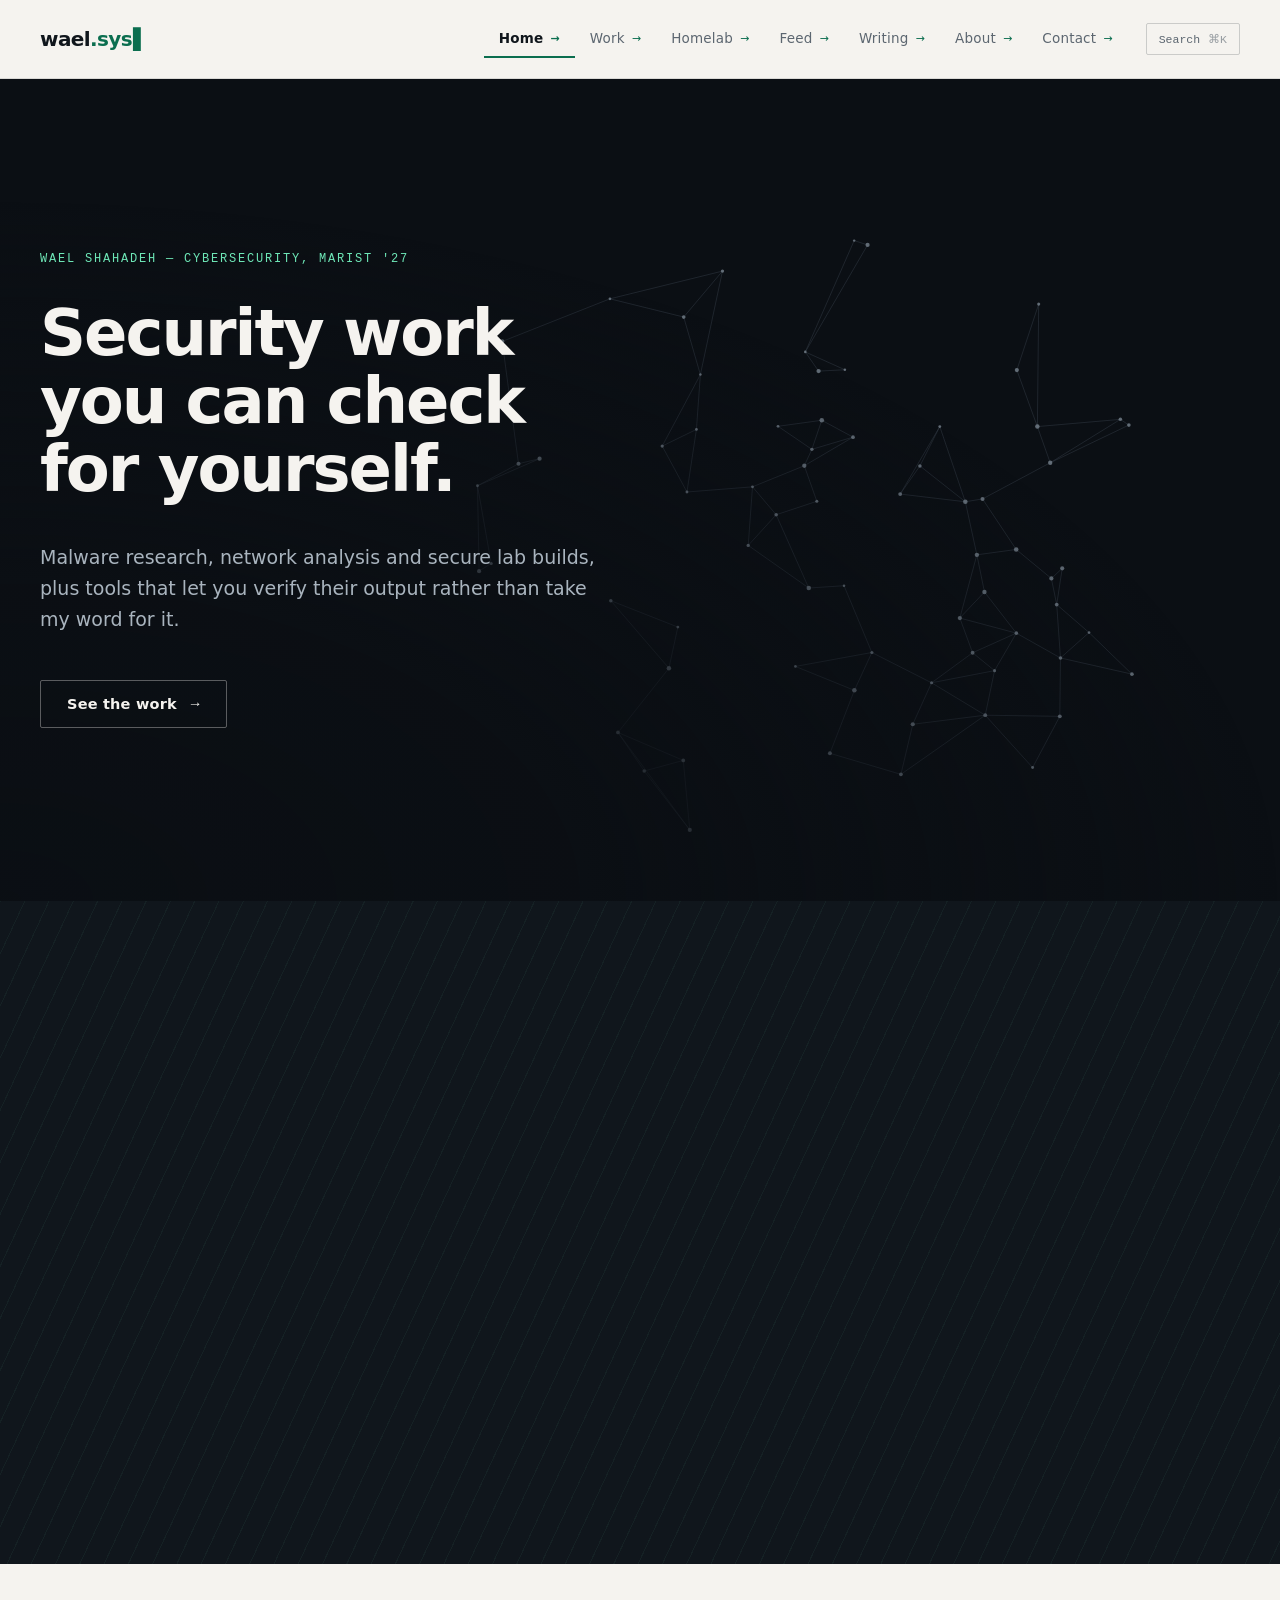
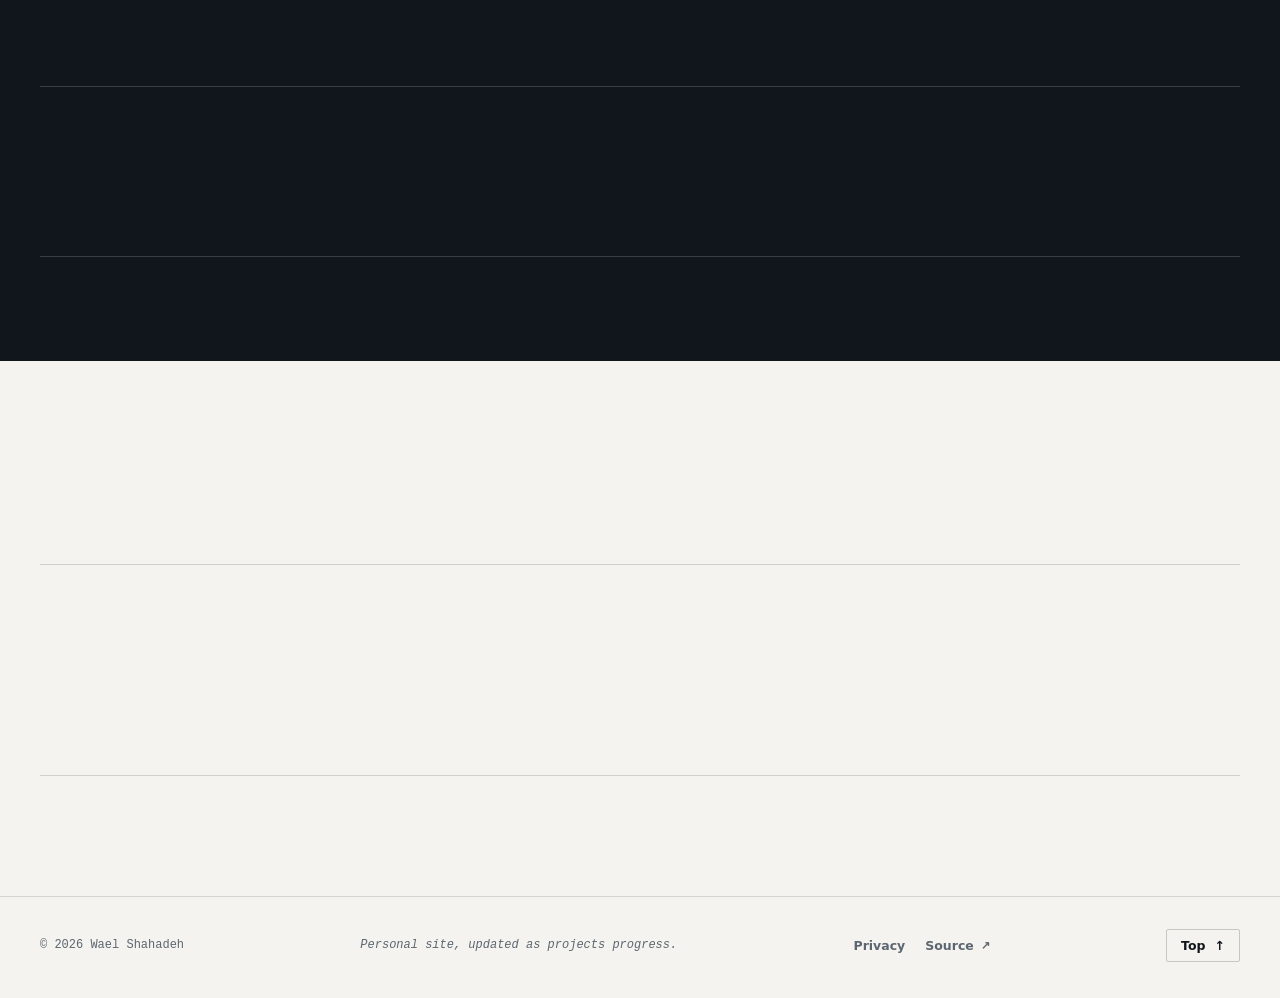
==== index.html @ da358e3c "update of despair" ====
<!DOCTYPE html>
<html lang="en">

<head>
  <meta charset="utf-8" />
  <meta name="viewport" content="width=device-width, initial-scale=1" />
  <title>Wael Shahadeh — Cybersecurity Portfolio</title>
  <meta name="description"
    content="Wael Shahadeh, cybersecurity senior at Marist University. Malware research, network analysis, secure lab builds, and tooling whose output you can verify yourself." />
  <link rel="canonical" href="https://wael.sh/" />
  <meta name="theme-color" content="#F5F3EF" />

  <!-- GitHub Pages cannot set response headers, so the policy is delivered in a
       meta tag instead. Note that frame-ancestors and X-Content-Type-Options can
       only be set as headers, so they are not enforced here; the privacy page
       says so explicitly. connect-src lists the only API this page calls. -->
  <meta http-equiv="Content-Security-Policy"
    content="default-src 'none'; script-src 'self'; style-src 'self'; font-src 'self'; img-src 'self' data:; connect-src https://api.wael.sh; form-action 'none'; base-uri 'none'; frame-src 'none'; object-src 'none'" />
  <meta name="referrer" content="strict-origin-when-cross-origin" />

  <meta property="og:type" content="website" />
  <meta property="og:site_name" content="wael.sh" />
  <meta property="og:locale" content="en_US" />
  <meta property="og:title" content="Wael Shahadeh — Cybersecurity Portfolio" />
  <meta property="og:description"
    content="Malware research, network analysis and secure lab builds, plus a signed feed you can verify in your own browser." />
  <meta property="og:url" content="https://wael.sh/" />
  <meta property="og:image" content="https://wael.sh/assets/og-cover.png" />
  <meta property="og:image:width" content="1200" />
  <meta property="og:image:height" content="630" />
  <meta property="og:image:alt" content="Wael Shahadeh, cybersecurity senior at Marist University: security work you can check for yourself." />
  <meta name="twitter:card" content="summary_large_image" />
  <meta name="twitter:image" content="https://wael.sh/assets/og-cover.png" />

  <link rel="icon" href="/favicon.svg" type="image/svg+xml" />
  <link rel="icon" href="/favicon.ico" sizes="32x32" />
  <link rel="apple-touch-icon" href="/apple-touch-icon.png" />

  <!-- Fonts are served from this origin, so no request from this page goes to a
       third party. -->
  <link rel="preload" href="assets/fonts/ibm-plex-sans-868a235a.woff2" as="font" type="font/woff2" crossorigin />
  <link rel="preload" href="assets/fonts/archivo-2d6953d7.woff2" as="font" type="font/woff2" crossorigin />
  <link rel="stylesheet" href="assets/fonts.css?v=v8" />
  <link rel="stylesheet" href="style.css?v=v8" />
</head>

<body>

  <a class="skip-link" href="#main">Skip to content</a>

  <header class="nav">
    <div class="nav-bar">
      <a class="brand" href="#/" aria-label="Home">
        <span class="brand-text" id="brandText"></span><span class="brand-cursor" aria-hidden="true">▌</span>
      </a>
      <button type="button" class="nav-toggle" id="navToggle" aria-expanded="false" aria-controls="navLinks">menu</button>
      <nav class="nav-links" id="navLinks" aria-label="Site">
        <a class="nav-link" href="#/" data-nav="home">Home<span class="arr" aria-hidden="true">→</span></a>
        <a class="nav-link" href="#/work" data-nav="work">Work<span class="arr" aria-hidden="true">→</span></a>
        <a class="nav-link" href="#/homelab" data-nav="homelab">Homelab<span class="arr" aria-hidden="true">→</span></a>
        <a class="nav-link" href="#/feed" data-nav="feed">Feed<span class="arr" aria-hidden="true">→</span></a>
        <a class="nav-link" href="#/writing" data-nav="writing">Writing<span class="arr" aria-hidden="true">→</span></a>
        <a class="nav-link" href="#/about" data-nav="about">About<span class="arr" aria-hidden="true">→</span></a>
        <a class="nav-link" href="#/contact" data-nav="contact">Contact<span class="arr" aria-hidden="true">→</span></a>
        <button type="button" id="paletteBtn" class="nav-search">Search<span class="kbd-hint">⌘K</span></button>
      </nav>
    </div>
    <div class="mega" id="mega" hidden>
      <div class="mega-inner">
        <div>
          <p class="mega-title" id="megaTitle"></p>
          <p class="mega-blurb" id="megaBlurb"></p>
        </div>
        <div class="mega-links" id="megaLinks"></div>
      </div>
    </div>
  </header>

  <main id="main" tabindex="-1">

    <!-- ======================= HOME ======================= -->
    <div class="page" data-page="home" role="region" aria-label="Intro" tabindex="-1">

      <section class="hero">
        <canvas id="netCanvas" aria-hidden="true"></canvas>
        <div class="hero-veil" aria-hidden="true"></div>
        <div class="hero-inner">
          <div class="hero-copy">
            <div class="hero-eyebrow-wrap">
              <p class="hero-eyebrow">Wael Shahadeh — Cybersecurity, Marist '27</p>
            </div>
            <h1 class="hero-name">Security work you can check for yourself.</h1>
            <p class="hero-sub">Malware research, network analysis and secure lab builds, plus tools that let you
              verify their output rather than take my word for it.</p>
            <a class="btn-line hero-cta" href="#/work">See the work <span class="arr" aria-hidden="true">→</span></a>
          </div>
        </div>
      </section>

      <section class="band band--ink feature" aria-label="Featured build">
        <div class="feature-hatch" aria-hidden="true"></div>
        <div class="feature-inner">
          <div data-reveal>
            <p class="kicker kicker--mint">Featured build</p>
            <h2 class="feature-h2">Every post is checked against one signing key.</h2>
            <p class="feature-p">WaelSocial signs each entry offline with Ed25519, and your browser checks that
              signature against a public key pinned in the page. Because the key is fixed in the source, a
              compromised host cannot produce a valid checkmark.</p>
            <a class="btn-under" href="#/feed">Open the feed <span class="arr" aria-hidden="true">→</span></a>
          </div>
          <div class="vfy" data-reveal>
            <div class="vfy-head">
              <span class="vfy-head-label">Signed entry</span>
              <span class="vfy-pill" id="vfyPill">Verifying</span>
            </div>
            <div class="vfy-main">
              <p class="vfy-body" id="vfyBody"></p>
              <dl class="vfy-meta">
                <dt>key id</dt>
                <dd id="vfyKey"></dd>
                <dt>signed</dt>
                <dd id="vfyTime"></dd>
                <dt>signature</dt>
                <dd id="vfySig"></dd>
              </dl>
            </div>
            <div class="vfy-track">
              <div class="vfy-bar" id="vfyBar"></div>
            </div>
            <div class="vfy-foot">
              <span class="vfy-dot" data-vfy-dot="0"></span>
              <span class="vfy-dot" data-vfy-dot="1"></span>
              <span class="vfy-dot" data-vfy-dot="2"></span>
              <span class="vfy-algo">Ed25519</span>
            </div>
          </div>
        </div>
      </section>

      <section class="areas-section" aria-label="Practice areas">
        <p class="kicker kicker--muted" data-reveal>Practice areas</p>
        <div class="cardrow cardrow--areas">
          <a class="cell area" href="#/work" data-reveal>
            <span class="cell-tag">01 / Analysis</span>
            <span class="cell-title">Malware &amp; traffic</span>
            <span class="cell-body">Behavioral analysis of system logs and packet captures, using Wireshark, Kali
              and Metasploit.</span>
            <span class="cell-cta">See the research <span class="arr" aria-hidden="true">→</span></span>
          </a>
          <a class="cell area" href="#/feed" data-reveal>
            <span class="cell-tag">02 / Build</span>
            <span class="cell-title">Verifiable tooling</span>
            <span class="cell-body">Python pipelines and cryptographic verification with Ed25519 and Web
              Crypto.</span>
            <span class="cell-cta">See the build <span class="arr" aria-hidden="true">→</span></span>
          </a>
          <a class="cell area" href="#/homelab" data-reveal>
            <span class="cell-tag">03 / Lab</span>
            <span class="cell-title">Segmented homelab</span>
            <span class="cell-body">A network arranged so that malware can run without reaching anything else, using
              three segments and a single firewall between them.</span>
            <span class="cell-cta">See the topology <span class="arr" aria-hidden="true">→</span></span>
          </a>
          <a class="cell area" href="#/work" data-reveal>
            <span class="cell-tag">04 / People</span>
            <span class="cell-title">Security literacy</span>
            <span class="cell-body">Resident assistant and advisor work, presenting difficult topics clearly enough
              that people act on them.</span>
            <span class="cell-cta">See the programming <span class="arr" aria-hidden="true">→</span></span>
          </a>
        </div>
      </section>

      <section class="band band--deep" aria-label="Console">
        <div class="console-section">
          <p class="kicker kicker--mint" data-reveal>Console</p>
          <p class="console-lede" data-reveal>Every page on this site can be reached by typing. Use one of the buttons
            below, or run <code>help</code> for the full list of commands.</p>
          <div class="terminal" data-reveal>
            <div class="term-header">
              <span>wael@portfolio:~</span>
              <span class="term-hint">Esc clears, ⌘K searches</span>
            </div>
            <div class="term-chips">
              <button type="button" class="term-chip" data-cmd="whoami">whoami</button>
              <button type="button" class="term-chip" data-cmd="projects">projects</button>
              <button type="button" class="term-chip" data-cmd="verify">verify</button>
              <button type="button" class="term-chip" data-cmd="homelab">homelab</button>
              <button type="button" class="term-chip" data-cmd="help">help</button>
            </div>
            <div class="term-body" id="termBody">
              <div id="termLines" aria-live="polite">
                <div class="term-line"><span class="t-prompt">$ </span><span class="t-cmd">whoami</span></div>
                <div class="term-line">Wael Shahadeh, cybersecurity senior at Marist University. Malware research and
                  digital investigations. Type `help` for the command list.</div>
              </div>
              <div class="term-input-row">
                <span class="t-prompt">$ </span>
                <input id="termInput" spellcheck="false" autocomplete="off" aria-label="Terminal input" />
              </div>
            </div>
          </div>
        </div>
      </section>

      <section class="band band--ink" aria-label="Work preview">
        <div class="teasers-section">
          <h2 class="teasers-h2" data-reveal>Read the case studies, or run the tools yourself.</h2>
          <p class="teasers-lede" data-reveal>Four projects across research, engineering and community work. Each
            write-up covers the problem, the approach taken and the result.</p>
          <div class="cardrow cardrow--teasers">
            <a class="cell teaser" href="#/work" data-reveal>
              <span class="cell-tag">Cryptography</span>
              <span class="cell-title">WaelSocial — a signed feed</span>
              <span class="cell-cta">Read now <span class="arr" aria-hidden="true">→</span></span>
            </a>
            <a class="cell teaser" href="#/work" data-reveal>
              <span class="cell-tag">Detection</span>
              <span class="cell-title">macOS backdoor detection</span>
              <span class="cell-cta">Read now <span class="arr" aria-hidden="true">→</span></span>
            </a>
            <a class="cell teaser" href="#/work" data-reveal>
              <span class="cell-tag">Operations</span>
              <span class="cell-title">PC repair &amp; OS re-imaging</span>
              <span class="cell-cta">Read now <span class="arr" aria-hidden="true">→</span></span>
            </a>
            <a class="cell teaser" href="#/work" data-reveal>
              <span class="cell-tag">Community</span>
              <span class="cell-title">RA programming</span>
              <span class="cell-cta">Read now <span class="arr" aria-hidden="true">→</span></span>
            </a>
            <a class="cell teaser" href="#/work" data-reveal>
              <span class="cell-tag cell-tag--dim">4 projects</span>
              <span class="cell-title">View all work</span>
              <span class="cell-cta">Browse <span class="arr" aria-hidden="true">→</span></span>
            </a>
          </div>
        </div>
      </section>

      <section class="explore-section" aria-label="Explore">
        <h2 class="explore-h2" data-reveal>Where to go next.</h2>
        <div class="cardrow cardrow--explore">
          <a class="cell" href="#/work" data-reveal>
            <span class="cell-title">Work</span>
            <span class="cell-body">Four case studies, each covering the problem, the approach taken and the
              outcome.</span>
            <span class="cell-cta">Read the work <span class="arr" aria-hidden="true">→</span></span>
          </a>
          <a class="cell" href="#/feed" data-reveal>
            <span class="cell-title">Feed</span>
            <span class="cell-body">Entries you can verify yourself, alongside labelled security news I am
              following.</span>
            <span class="cell-cta">Open the feed <span class="arr" aria-hidden="true">→</span></span>
          </a>
          <a class="cell" href="#/writing" data-reveal>
            <span class="cell-title">Writing</span>
            <span class="cell-body">Notes and write-ups from projects I have built, broken or had to explain.</span>
            <span class="cell-cta">Get the latest <span class="arr" aria-hidden="true">→</span></span>
          </a>
          <a class="cell" href="#/contact" data-reveal>
            <span class="cell-title">Contact</span>
            <span class="cell-body">Open to internships, research collaborations and security work.</span>
            <span class="cell-cta">Get in touch <span class="arr" aria-hidden="true">→</span></span>
          </a>
        </div>
      </section>
    </div>

    <!-- ======================= WORK ======================= -->
    <div class="page" data-page="work" role="region" aria-label="Work" tabindex="-1">
      <section class="page-shell">
        <p class="kicker">Selected work</p>
        <h1 class="page-title page-title--tight page-title--measure">How each project started and where it ended up.</h1>
        <p class="page-lede">Four projects across research, engineering and community work. Expand any one of them
          for the full account.</p>
        <div class="case-list">

          <article class="case open">
            <h2 class="case-heading">
              <button type="button" class="case-head" aria-expanded="true">
                <span class="case-num">01</span>
                <span class="case-titles">
                  <span class="case-status">Shipped · 2026</span>
                  <span class="case-title-text">WaelSocial — a signed feed</span>
                </span>
                <span class="case-caret">Close <span class="arr" aria-hidden="true">↑</span></span>
              </button>
            </h2>
            <div class="case-body">
              <p class="case-summary">A social-style feed in which every authored post is signed offline with Ed25519
                and verified in the visitor's browser through Web Crypto. Security news that is relayed automatically
                is labelled as such and is never marked verified. All of the verification runs client-side, so it can
                be read in the page source.</p>
              <div class="case-grid">
                <div class="case-cell lead">
                  <p class="case-label">Problem</p>
                  <p>A static host or CDN can serve modified content without the visitor noticing, so trusting
                    the server is not a sufficient security model.</p>
                </div>
                <div class="case-cell">
                  <p class="case-label">Approach</p>
                  <p>Posts are signed offline, the public key is pinned in the page, and each entry is verified in
                    the browser. If the served key does not match the pinned one, nothing is shown as verified.</p>
                </div>
                <div class="case-cell">
                  <p class="case-label">Outcome</p>
                  <p>The checkmark indicates authorship by one specific key, which an origin or DNS compromise
                    cannot forge.</p>
                </div>
              </div>
              <div class="case-tags"><span>Ed25519</span><span>Web Crypto</span><span>Python tooling</span><span>Threat
                  modeling</span></div>
            </div>
          </article>

          <article class="case">
            <h2 class="case-heading">
              <button type="button" class="case-head" aria-expanded="false">
                <span class="case-num">02</span>
                <span class="case-titles">
                  <span class="case-status">Research · ongoing</span>
                  <span class="case-title-text">macOS backdoor detection</span>
                </span>
                <span class="case-caret">Read now <span class="arr" aria-hidden="true">→</span></span>
              </button>
            </h2>
            <div class="case-body">
              <p class="case-summary">An exploration of machine-learning detection using macOS system logs, aimed at
                identifying backdoor behavior that signature-based tools do not catch.</p>
              <div class="case-grid">
                <div class="case-cell lead">
                  <p class="case-label">Problem</p>
                  <p>Signature-based antivirus does not detect novel or modified backdoors at all.</p>
                </div>
                <div class="case-cell">
                  <p class="case-label">Approach</p>
                  <p>Train models on unified log streams so that detection is based on behavioral patterns rather
                    than known hashes.</p>
                </div>
                <div class="case-cell">
                  <p class="case-label">Outcome</p>
                  <p>This is ongoing senior research and the write-up is still in progress.</p>
                </div>
              </div>
              <div class="case-tags"><span>macOS</span><span>Machine learning</span><span>Security logs</span></div>
            </div>
          </article>

          <article class="case">
            <h2 class="case-heading">
              <button type="button" class="case-head" aria-expanded="false">
                <span class="case-num">03</span>
                <span class="case-titles">
                  <span class="case-status">Internship</span>
                  <span class="case-title-text">PC repair &amp; OS re-imaging</span>
                </span>
                <span class="case-caret">Read now <span class="arr" aria-hidden="true">→</span></span>
              </button>
            </h2>
            <div class="case-body">
              <p class="case-summary">Diagnosing, repairing and re-imaging donated PCs from start to finish, covering
                hardware triage, data sanitization and clean operating system deployment.</p>
              <div class="case-grid">
                <div class="case-cell lead">
                  <p class="case-label">Problem</p>
                  <p>Donated hardware arrives in an unknown and frequently broken condition.</p>
                </div>
                <div class="case-cell">
                  <p class="case-label">Approach</p>
                  <p>A consistent pipeline of triage, repair, data wipe and imaging, applied one machine at a
                    time.</p>
                </div>
                <div class="case-cell">
                  <p class="case-label">Outcome</p>
                  <p>Working machines with clean images were returned to circulation.</p>
                </div>
              </div>
              <div class="case-tags"><span>Imaging</span><span>Deployment</span><span>Support</span></div>
            </div>
          </article>

          <article class="case">
            <h2 class="case-heading">
              <button type="button" class="case-head" aria-expanded="false">
                <span class="case-num">04</span>
                <span class="case-titles">
                  <span class="case-status">Ongoing · Marist</span>
                  <span class="case-title-text">RA programming</span>
                </span>
                <span class="case-caret">Read now <span class="arr" aria-hidden="true">→</span></span>
              </button>
            </h2>
            <div class="case-body">
              <p class="case-summary">Organizing and hosting residence-hall events that build connection, cultural
                awareness and student wellbeing, including programming on security literacy.</p>
              <div class="case-grid">
                <div class="case-cell lead">
                  <p class="case-label">Problem</p>
                  <p>Security advice tends not to land when it is abstract or delivered as a lecture.</p>
                </div>
                <div class="case-cell">
                  <p class="case-label">Approach</p>
                  <p>Run events that people already want to attend and build the security content into them.</p>
                </div>
                <div class="case-cell">
                  <p class="case-label">Outcome</p>
                  <p>Turnout has been consistent, and residents now raise security questions on their own.</p>
                </div>
              </div>
              <div class="case-tags"><span>Education</span><span>Security</span><span>Leadership</span></div>
            </div>
          </article>

        </div>
      </section>
    </div>

    <!-- ======================= HOMELAB ======================= -->
    <div class="page" data-page="homelab" role="region" aria-label="Homelab" tabindex="-1">
      <section class="lab-intro">
        <p class="kicker">Homelab</p>
        <h1 class="page-title page-title--tight page-title--measure">A lab network built for testing malware safely.</h1>
        <p class="lab-lede">The network is segmented so that anything executed stays where it was executed. Malware
          runs on an isolated VLAN with no route out, and capture and analysis happen on a separate management
          segment.</p>
        <div class="lab-note">
          <span class="lab-note-tag">Draft</span>
          <span class="lab-note-text">This is a reference topology. The VLAN IDs, subnets and host inventory below are
            placeholders until the real build sheet is finished.</span>
        </div>
        <div class="cardrow lab-stats">
          <div class="lab-stat">
            <span class="lab-stat-value">3</span><span class="lab-stat-label">Segments</span>
          </div>
          <div class="lab-stat">
            <span class="lab-stat-value">1</span><span class="lab-stat-label">Choke point</span>
          </div>
          <div class="lab-stat">
            <span class="lab-stat-value">0</span><span class="lab-stat-label">Routes out of VLAN 66</span>
          </div>
          <div class="lab-stat">
            <span class="lab-stat-value">Deny</span><span class="lab-stat-label">Default policy</span>
          </div>
          <div class="lab-stat">
            <span class="lab-stat-value">Both</span><span class="lab-stat-label">Directions logged</span>
          </div>
        </div>
      </section>

      <section class="band band--ink" id="topology" aria-label="Topology">
        <div class="topo-section">
          <p class="kicker kicker--mint">Topology</p>
          <h2 class="topo-h2">The segments and how traffic moves between them.</h2>
          <div class="topo-frame">
            <svg viewBox="0 0 1040 470" role="img"
              aria-label="Homelab network topology: WAN to firewall, branching to management, services, and an isolated detonation VLAN with no route out">
              <defs>
                <marker id="ar" viewBox="0 0 10 10" refX="9" refY="5" markerWidth="6" markerHeight="6"
                  orient="auto-start-reverse">
                  <path d="M0 0 L10 5 L0 10 z" fill="#6EE7B7"></path>
                </marker>
              </defs>
              <text x="520" y="26" text-anchor="middle" fill="#7C8791" font-family="IBM Plex Mono, monospace"
                font-size="12" letter-spacing="1.6">INTERNET</text>
              <line x1="520" y1="40" x2="520" y2="76" stroke="#7C8791" stroke-width="1.5"></line>

              <rect x="380" y="76" width="280" height="62" fill="#141C24" stroke="#6EE7B7" stroke-width="1.5"></rect>
              <text x="520" y="101" text-anchor="middle" fill="#F5F3EF" font-family="Archivo, sans-serif" font-size="16"
                font-weight="700">Firewall</text>
              <text x="520" y="122" text-anchor="middle" fill="#6EE7B7" font-family="IBM Plex Mono, monospace"
                font-size="11" letter-spacing="1.2">DEFAULT DENY · LOGGED BOTH WAYS</text>

              <path d="M520 138 L520 168 L190 168 L190 214" fill="none" stroke="#6EE7B7" stroke-width="1.5"
                marker-end="url(#ar)"></path>
              <path d="M520 138 L520 214" fill="none" stroke="#6EE7B7" stroke-width="1.5" marker-end="url(#ar)"></path>
              <path d="M520 138 L520 168 L850 168 L850 206" fill="none" stroke="#5C6670" stroke-width="1.5"
                stroke-dasharray="5 5"></path>
              <g stroke="#E8A87C" stroke-width="2.5">
                <line x1="838" y1="196" x2="862" y2="220"></line>
                <line x1="862" y1="196" x2="838" y2="220"></line>
              </g>
              <text x="878" y="212" fill="#E8A87C" font-family="IBM Plex Mono, monospace" font-size="11"
                letter-spacing="1.1">NO ROUTE OUT</text>

              <rect x="60" y="214" width="260" height="112" fill="#10161C" stroke="rgba(245,243,239,.28)"
                stroke-width="1"></rect>
              <text x="80" y="240" fill="#6EE7B7" font-family="IBM Plex Mono, monospace" font-size="10.5"
                letter-spacing="1.5">VLAN 10 · MANAGEMENT</text>
              <text x="80" y="266" fill="#F5F3EF" font-family="Archivo, sans-serif" font-size="15"
                font-weight="700">Analysis workstation</text>
              <text x="80" y="288" fill="#A9B4BE" font-family="IBM Plex Sans, sans-serif" font-size="13">Wireshark ·
                notes · git</text>
              <text x="80" y="311" fill="#7C8791" font-family="IBM Plex Mono, monospace"
                font-size="11">10.10.10.0/24</text>

              <rect x="390" y="214" width="260" height="112" fill="#10161C" stroke="rgba(245,243,239,.28)"
                stroke-width="1"></rect>
              <text x="410" y="240" fill="#6EE7B7" font-family="IBM Plex Mono, monospace" font-size="10.5"
                letter-spacing="1.5">VLAN 20 · SERVICES</text>
              <text x="410" y="266" fill="#F5F3EF" font-family="Archivo, sans-serif" font-size="15"
                font-weight="700">Hypervisor host</text>
              <text x="410" y="288" fill="#A9B4BE" font-family="IBM Plex Sans, sans-serif" font-size="13">VirtualBox ·
                file / backup</text>
              <text x="410" y="311" fill="#7C8791" font-family="IBM Plex Mono, monospace"
                font-size="11">10.10.20.0/24</text>

              <rect x="720" y="214" width="260" height="112" fill="#1A1113" stroke="#E8A87C" stroke-width="1.5"></rect>
              <text x="740" y="240" fill="#E8A87C" font-family="IBM Plex Mono, monospace" font-size="10.5"
                letter-spacing="1.5">VLAN 66 · DETONATION</text>
              <text x="740" y="266" fill="#F5F3EF" font-family="Archivo, sans-serif" font-size="15" font-weight="700">Kali
                + target VMs</text>
              <text x="740" y="288" fill="#A9B4BE" font-family="IBM Plex Sans, sans-serif" font-size="13">Metasploit ·
                snapshot revert</text>
              <text x="740" y="311" fill="#7C8791" font-family="IBM Plex Mono, monospace"
                font-size="11">10.10.66.0/24</text>

              <path d="M850 326 L850 372 L190 372 L190 340" fill="none" stroke="#E8A87C" stroke-width="1.5"
                stroke-dasharray="3 4" marker-end="url(#ar)"></path>
              <rect x="430" y="352" width="180" height="40" fill="#10161C" stroke="#E8A87C" stroke-width="1"></rect>
              <text x="520" y="377" text-anchor="middle" fill="#E8A87C" font-family="IBM Plex Mono, monospace"
                font-size="11" letter-spacing="1.1">ONE-WAY TAP</text>
              <text x="520" y="424" text-anchor="middle" fill="#7C8791" font-family="IBM Plex Sans, sans-serif"
                font-size="13.5">Captures leave the detonation VLAN through a tap, and nothing routes back into it.</text>
              <line x1="60" y1="448" x2="980" y2="448" stroke="rgba(245,243,239,.16)" stroke-width="1"></line>
            </svg>
          </div>
          <div class="zones" id="lab-zones">
            <div class="zone zone--edge">
              <div class="zone-rail">
                <span class="zone-tag">Edge</span>
                <span class="zone-name">Perimeter</span>
                <span class="zone-cidr">WAN → firewall</span>
                <span class="zone-egress">policy enforced</span>
              </div>
              <div class="zone-main">
                <p class="zone-note">All traffic between segments passes through here. The rules are written at this
                  point, the default policy is deny, and traffic is logged in both directions.</p>
                <div class="zone-nodes"><span>Firewall / router</span><span>DNS sinkhole</span><span>Egress
                    logging</span></div>
              </div>
            </div>
            <div class="zone">
              <div class="zone-rail">
                <span class="zone-tag">VLAN 10</span>
                <span class="zone-name">Management</span>
                <span class="zone-cidr">10.10.10.0/24</span>
                <span class="zone-egress">outbound allowed</span>
              </div>
              <div class="zone-main">
                <p class="zone-note">The segment I work from. It holds the analysis tooling and notes, and it is the
                  only segment that can reach the others.</p>
                <div class="zone-nodes"><span>Analysis workstation</span><span>Wireshark</span><span>Git /
                    notes</span></div>
              </div>
            </div>
            <div class="zone">
              <div class="zone-rail">
                <span class="zone-tag">VLAN 20</span>
                <span class="zone-name">Services</span>
                <span class="zone-cidr">10.10.20.0/24</span>
                <span class="zone-egress">restricted</span>
              </div>
              <div class="zone-main">
                <p class="zone-note">Long-running services and the hypervisor host. It is reachable from the management
                  segment but not from the lab.</p>
                <div class="zone-nodes"><span>Hypervisor host</span><span>File / backup</span><span>Local
                    services</span></div>
              </div>
            </div>
            <div class="zone zone--hot">
              <div class="zone-rail">
                <span class="zone-tag">VLAN 66</span>
                <span class="zone-name">Detonation</span>
                <span class="zone-cidr">10.10.66.0/24</span>
                <span class="zone-egress">no default route</span>
              </div>
              <div class="zone-main">
                <p class="zone-note">Used only for malware and offensive testing. It has no route out and no path to
                  the other segments, and captures leave through a one-way tap.</p>
                <div class="zone-nodes"><span>Kali attacker VM</span><span>Target VMs</span><span>Packet tap</span>
                </div>
              </div>
            </div>
          </div>
          <p class="topo-foot">Traffic between segments passes through the firewall only. The detonation VLAN has no
            default route, so analysis pulls captures from the tap rather than connecting into the VLAN.</p>
        </div>
      </section>

      <section class="lab-detail">
        <div>
          <p class="lab-col-label" id="lab-hardware">Hardware &amp; hosts</p>
          <div class="hw-row">
            <span class="hw-main"><span class="hw-name">Hypervisor host</span><span class="hw-role">VirtualBox host
                running the attacker/target pairs</span></span>
            <span class="hw-zone">VLAN 20</span>
          </div>
          <div class="hw-row">
            <span class="hw-main"><span class="hw-name">Analysis workstation</span><span class="hw-role">Capture review,
                log parsing, and writeups</span></span>
            <span class="hw-zone">VLAN 10</span>
          </div>
          <div class="hw-row">
            <span class="hw-main"><span class="hw-name">Kali attacker VM</span><span class="hw-role">Metasploit and
                offensive tooling, reverted to a snapshot after each run</span></span>
            <span class="hw-zone">VLAN 66</span>
          </div>
          <div class="hw-row">
            <span class="hw-main"><span class="hw-name">Target VMs</span><span class="hw-role">Deliberately vulnerable
                Windows and Linux builds</span></span>
            <span class="hw-zone">VLAN 66</span>
          </div>
          <div class="hw-row">
            <span class="hw-main"><span class="hw-name">Firewall / router</span><span class="hw-role">Segment
                enforcement, default deny, bidirectional logging</span></span>
            <span class="hw-zone">Edge</span>
          </div>
        </div>
        <div>
          <p class="lab-col-label" id="lab-uses">What I run it for</p>
          <div class="use-row">
            <span class="use-title">Malware behavior analysis</span>
            <span class="use-body">Running a sample on an isolated target and recording what it changes on disk, in
              the registry and on the network.</span>
          </div>
          <div class="use-row">
            <span class="use-title">Traffic capture &amp; review</span>
            <span class="use-body">Wireshark on lab-only networks, reading protocol behavior against known-bad
              patterns rather than a signature list.</span>
          </div>
          <div class="use-row">
            <span class="use-title">Offensive drills</span>
            <span class="use-body">Kali and Metasploit against targets I own, so that exploitation is practiced rather
              than only read about.</span>
          </div>
          <div class="use-row">
            <span class="use-title">Detection research</span>
            <span class="use-body">Generating labelled log data for the macOS backdoor-detection work, which needs
              reliable ground truth.</span>
          </div>
        </div>
      </section>
    </div>

    <!-- ======================= FEED ======================= -->
    <div class="page" data-page="feed" role="region" aria-label="WaelSocial signed feed" tabindex="-1">
      <section class="page-shell">
        <p class="kicker">Signed entries, verified in the browser</p>
        <h1 class="page-title">WaelSocial</h1>
        <div class="feed-layout">
          <aside class="feed-side">
            <p class="feed-blurb">Verified entries are checked in your own browser, using Ed25519 through Web Crypto
              against a public key pinned in the page. Security news pulled in automatically is labelled as such and
              is never marked verified.</p>
            <div class="key-card" id="signing-key">
              <p class="key-label">Pinned signing key</p>
              <p class="key-value">/XKGM2r0/oyl47HkuhDK8JiH5pUJvPlRi8btV03S/mE=</p>
            </div>
          </aside>
          <div class="feed-main">
            <div class="ws-filters" role="group" aria-label="Filter feed">
              <button type="button" class="ws-pill" data-ws-filter="all" aria-pressed="false">All</button>
              <button type="button" class="ws-pill on" data-ws-filter="mine" aria-pressed="true">My work</button>
              <button type="button" class="ws-pill" data-ws-filter="signal" aria-pressed="false">Security signal</button>
            </div>
            <div id="ws-feed" class="ws-feed">
              <p class="ws-empty">Loading feed…</p>
            </div>
          </div>
        </div>
      </section>
    </div>

    <!-- ======================= WRITING ======================= -->
    <div class="page" data-page="writing" role="region" aria-label="Writing" tabindex="-1">
      <section class="page-shell">
        <p class="kicker">Notes &amp; writeups</p>
        <h1 class="page-title">Writing</h1>
        <div class="writing-list">
          <div class="writing-row" id="writing-keypinning">
            <span class="writing-tag">Cryptography · draft</span>
            <span class="writing-main">
              <span class="writing-title">Pinning a public key in a static-site feed</span>
              <span class="writing-blurb">Why the checkmark indicates authorship by one specific key, rather than
                whatever key the response happens to contain.</span>
            </span>
            <span class="writing-cta">In progress</span>
          </div>
          <div class="writing-row" id="writing-macoslogs">
            <span class="writing-tag">Detection · draft</span>
            <span class="writing-main">
              <span class="writing-title">Reading macOS logs for detection, not forensics</span>
              <span class="writing-blurb">Notes from training models on unified log streams to identify behavior
                characteristic of a backdoor.</span>
            </span>
            <span class="writing-cta">In progress</span>
          </div>
        </div>
      </section>
    </div>

    <!-- ======================= ABOUT ======================= -->
    <div class="page" data-page="about" role="region" aria-label="About" tabindex="-1">
      <section class="page-shell">
        <p class="kicker">About</p>
        <h1 class="about-title">Security involves both the technology and the people using it.</h1>
        <div class="about-layout">
          <div class="about-prose" id="about-background">
            <p>I am a senior at Marist University, studying for a B.S. in Cybersecurity with minors in Computer
              Science, Information Systems, Information Technology and Criminal Justice. My hands-on work covers
              malware analysis, network traffic and building secure lab environments.</p>
            <p>As a resident assistant and advisor, I turn complex topics into programs people will actually attend.
              Controls that people do not understand tend not to be followed.</p>
          </div>
          <div class="about-side">
            <div>
              <h2 class="side-label" id="about-skills">Skills</h2>
              <div class="skill-row"><span class="skill-key">Analysis</span><span>Wireshark, Kali Linux and
                  Metasploit</span></div>
              <div class="skill-row"><span class="skill-key">Build</span><span>Python, Git, and Web Crypto with
                  Ed25519</span></div>
              <div class="skill-row"><span class="skill-key">Lab</span><span>VirtualBox, isolated networks and OS
                  imaging</span></div>
            </div>
            <div class="lab-card" id="about-lab">
              <h2 class="side-label">Lab setup</h2>
              <div class="lab-rows">
                <span>VirtualBox, running isolated attacker and target VMs</span>
                <span>Kali and Metasploit for offensive testing</span>
                <span>Wireshark captures taken on lab-only networks</span>
              </div>
              <p class="lab-card-more"><a href="#/homelab">See the full topology <span class="arr"
                    aria-hidden="true">→</span></a></p>
            </div>
          </div>
        </div>
      </section>
    </div>

    <!-- ======================= CONTACT ======================= -->
    <div class="page" data-page="contact" role="region" aria-label="Contact" tabindex="-1">
      <div class="contact-head">
        <p class="kicker">Contact</p>
        <h1 class="contact-title">Get in touch.</h1>
      </div>
      <div class="band band--ink">
        <div class="contact-band-inner">
          <div class="contact-grid">
            <a class="contact-card" href="mailto:shahadehwael@gmail.com">
              <span class="contact-label">Email</span>
              <span class="contact-value">shahadehwael@gmail.com</span>
              <span class="contact-arr" aria-hidden="true">→</span>
            </a>
            <a class="contact-card" href="https://github.com/CyberGlitching" target="_blank" rel="noopener">
              <span class="contact-label">GitHub</span>
              <span class="contact-value">CyberGlitching</span>
              <span class="contact-arr" aria-hidden="true">↗</span>
            </a>
            <a class="contact-card" href="https://www.linkedin.com/in/wael-shahadeh/" target="_blank" rel="noopener">
              <span class="contact-label">LinkedIn</span>
              <span class="contact-value">wael-shahadeh</span>
              <span class="contact-arr" aria-hidden="true">↗</span>
            </a>
            <a class="contact-card" href="resume/">
              <span class="contact-label">Resume</span>
              <span class="contact-value">Open the PDF</span>
              <span class="contact-arr" aria-hidden="true">→</span>
            </a>
          </div>
        </div>
      </div>
    </div>

    <!-- ======================= PRIVACY ======================= -->
    <!-- This page describes what the code in this repository actually does. If
         the stack changes, this page should be updated in the same commit. -->
    <div class="page" data-page="privacy" role="region" aria-label="Privacy" tabindex="-1">
      <section class="page-shell">
        <p class="kicker">Privacy</p>
        <h1 class="page-title page-title--tight">What this site collects.</h1>
        <p class="page-lede">The short answer is that it collects nothing. The detail below is written against
          the actual code rather than from a template, so you can read the source and check each claim for
          yourself.</p>

        <div class="privacy-list">
          <div class="privacy-row">
            <span class="privacy-key">Cookies</span>
            <div class="privacy-val">
              <p>None. The site sets no cookies and reads none, so there is no consent banner.</p>
            </div>
          </div>
          <div class="privacy-row">
            <span class="privacy-key">Browser storage</span>
            <div class="privacy-val">
              <p>None. There is no use of <code>localStorage</code>, <code>sessionStorage</code> or IndexedDB.
                The filter you select on the feed is held in a variable and is discarded when you close the tab.</p>
            </div>
          </div>
          <div class="privacy-row">
            <span class="privacy-key">Analytics &amp; tracking</span>
            <div class="privacy-val">
              <p>None. There is no Google Analytics or Plausible, no Meta or LinkedIn pixel, no session
                recording, no fingerprinting, no A/B testing tooling and no ad network.</p>
            </div>
          </div>
          <div class="privacy-row">
            <span class="privacy-key">Third-party requests</span>
            <div class="privacy-val">
              <p>None from the page itself. Fonts were previously loaded from Google, which meant Google
                received your IP address and User-Agent on every visit. They are now served from this origin. If you
                open your browser's network tab, every request goes to <code>wael.sh</code> or
                <code>api.wael.sh</code>.</p>
            </div>
          </div>
          <div class="privacy-row">
            <span class="privacy-key">The feed API</span>
            <div class="privacy-val">
              <p>The feed page and the card on the home page make a single <code>GET</code> request to
                <code>api.wael.sh/api/feed</code>. It carries no cookies, no credentials and no request body. Your
                browser sends its IP address, User-Agent and <code>Origin</code> header, as it does for any server.
                The service does not write a per-request log, and its CORS policy permits only this origin.</p>
            </div>
          </div>
          <div class="privacy-row">
            <span class="privacy-key">Forms &amp; accounts</span>
            <div class="privacy-val">
              <p>There are none. Nothing on this site accepts input that reaches a server. The terminal on the
                home page runs entirely in your browser and does not send anything.</p>
            </div>
          </div>
          <div class="privacy-row">
            <span class="privacy-key">Infrastructure</span>
            <div class="privacy-val">
              <p>One caveat: I do not control the hosting. This site runs on GitHub Pages, and
                <code>api.wael.sh</code> is exposed through a Cloudflare tunnel, so GitHub and Cloudflare see
                request metadata such as IP address, User-Agent and timestamps, under their own policies. This is
                the same as with any host or CDN. I do not have access to that data and it is not combined with
                anything else.</p>
            </div>
          </div>
          <div class="privacy-row">
            <span class="privacy-key">Email</span>
            <div class="privacy-val">
              <p>If you email me, I will have your email address. I use it to reply and for nothing else. There
                is no mailing list, newsletter or CRM.</p>
            </div>
          </div>
          <div class="privacy-row">
            <span class="privacy-key">Your rights</span>
            <div class="privacy-val">
              <p>There is very little here to act on, because I hold no personal information about visitors to
                provide, delete or opt out of. I do not sell or share personal information, so there is no "Do Not
                Sell or Share My Personal Information" link. If you have emailed me and would like that
                correspondence deleted, let me know and I will delete it.</p>
            </div>
          </div>
          <div class="privacy-row">
            <span class="privacy-key">Known gaps</span>
            <div class="privacy-val">
              <p>This page delivers its Content-Security-Policy in a <code>&lt;meta&gt;</code> tag, because
                GitHub Pages cannot set response headers. Both <code>frame-ancestors</code> and
                <code>X-Content-Type-Options</code> can only be set as headers, so they are not enforced here. It
                seems better to note that than to present the policy as complete.</p>
            </div>
          </div>
        </div>

        <p class="privacy-foot">Last reviewed 22 September 2026. Questions:
          <a href="mailto:shahadehwael@gmail.com">shahadehwael@gmail.com</a>.</p>
      </section>
    </div>

  </main>

  <footer class="footer">
    <div class="footer-inner">
      <p>© <span id="year"></span> Wael Shahadeh</p>
      <p class="tagline">Personal site, updated as projects progress.</p>
      <nav class="footer-links" aria-label="Footer">
        <a href="#/privacy">Privacy</a>
        <a href="https://github.com/CyberGlitching/cyberglitching.github.io" target="_blank" rel="noopener">Source
          <span class="arr" aria-hidden="true">↗</span></a>
      </nav>
      <button type="button" class="btn-quiet" id="toTop">Top <span class="arr" aria-hidden="true">↑</span></button>
    </div>
  </footer>

  <div id="palette" class="palette-overlay" hidden>
    <div class="palette-panel" role="dialog" aria-modal="true" aria-label="Command palette">
      <div class="palette-head">
        <span class="palette-prompt">→</span>
        <input id="paletteInput" placeholder="Jump to…" spellcheck="false" aria-label="Search commands" />
        <span class="palette-esc">ESC</span>
      </div>
      <div id="paletteItems" class="palette-items"></div>
    </div>
  </div>

  <script src="script.js?v=v8"></script>
  <script src="waelsocial.js?v=v8"></script>
</body>

</html>
---- assets/fonts.css ----
/* Self-hosted latin subset of Archivo, IBM Plex Sans and IBM Plex Mono.
   SIL Open Font License 1.1, https://scripts.sil.org/OFL

   These are served from this origin deliberately. Loading them from
   fonts.googleapis.com would send every visitor's IP address, User-Agent and
   referring page to Google before the page renders, which is not something a
   site about verifying what you are served should do without saying so. The
   privacy page at /#/privacy describes this.

   Archivo and IBM Plex Sans are variable fonts, so one file each covers the
   whole weight range this site uses. */

@font-face{
  font-family: 'Archivo';
  font-style: normal;
  font-weight: 400 900;
  font-display: swap;
  src: url('fonts/archivo-2d6953d7.woff2') format('woff2');
  unicode-range: U+0000-00FF, U+0131, U+0152-0153, U+02BB-02BC, U+02C6, U+02DA, U+02DC, U+0304, U+0308, U+0329, U+2000-206F, U+20AC, U+2122, U+2191, U+2193, U+2212, U+2215, U+FEFF, U+FFFD;
}
@font-face{
  font-family: 'IBM Plex Sans';
  font-style: normal;
  font-weight: 400 600;
  font-display: swap;
  src: url('fonts/ibm-plex-sans-868a235a.woff2') format('woff2');
  unicode-range: U+0000-00FF, U+0131, U+0152-0153, U+02BB-02BC, U+02C6, U+02DA, U+02DC, U+0304, U+0308, U+0329, U+2000-206F, U+20AC, U+2122, U+2191, U+2193, U+2212, U+2215, U+FEFF, U+FFFD;
}
@font-face{
  font-family: 'IBM Plex Mono';
  font-style: normal;
  font-weight: 400;
  font-display: swap;
  src: url('fonts/ibm-plex-mono-e2661bcc.woff2') format('woff2');
  unicode-range: U+0000-00FF, U+0131, U+0152-0153, U+02BB-02BC, U+02C6, U+02DA, U+02DC, U+0304, U+0308, U+0329, U+2000-206F, U+20AC, U+2122, U+2191, U+2193, U+2212, U+2215, U+FEFF, U+FFFD;
}
@font-face{
  font-family: 'IBM Plex Mono';
  font-style: normal;
  font-weight: 500;
  font-display: swap;
  src: url('fonts/ibm-plex-mono-0bc96cd0.woff2') format('woff2');
  unicode-range: U+0000-00FF, U+0131, U+0152-0153, U+02BB-02BC, U+02C6, U+02DA, U+02DC, U+0304, U+0308, U+0329, U+2000-206F, U+20AC, U+2122, U+2191, U+2193, U+2212, U+2215, U+FEFF, U+FFFD;
}
---- style.css ----
:root{
  /* paper side */
  --paper: #F5F3EF;
  --paper-2: #EDEAE4;
  --ink: #10161C;
  --body: #3A444E;
  --muted: #5C6670;

  /* ink side */
  --deep: #0B0F14;
  --panel: #10161C;
  --panel-2: #161F28;
  --panel-3: #141C24;
  --on-ink: #F5F3EF;
  --on-ink-body: #A9B4BE;
  --on-ink-dim: #7C8791;

  --green: #0B6E4F;
  --mint: #6EE7B7;
  --amber: #E8A87C;
  --red: #AE4C35;        /* 4.88:1 against --paper, which meets AA at body size */

  --line: rgba(16,22,28,.16);
  --line-soft: rgba(16,22,28,.14);
  --line-strong: rgba(16,22,28,.2);
  --dline: rgba(245,243,239,.18);
  --dline-soft: rgba(245,243,239,.12);

  --display: "Archivo", system-ui, sans-serif;
  --sans: "IBM Plex Sans", system-ui, sans-serif;
  --mono: "IBM Plex Mono", ui-monospace, SFMono-Regular, Menlo, monospace;

  --shell: 1280px;
  --gut: 40px;
  --navh: 78px;
}

*{ box-sizing: border-box; }
html{ scroll-behavior: smooth; }
body{
  margin: 0;
  background: var(--paper);
  color: var(--ink);
  font-family: var(--sans);
  -webkit-font-smoothing: antialiased;
  min-height: 100vh;
  display: flex;
  flex-direction: column;
}
a{ color: var(--green); text-decoration: none; }
a:hover{ color: var(--ink); }
::selection{ background: rgba(11,110,79,.18); }
img, svg{ max-width: 100%; }
:focus-visible{ outline: 2px solid var(--green); outline-offset: 3px; }

/* Keyboard users arrive at a seven-page document, so they need a way to skip
   past the navigation. */
.skip-link{
  position: absolute; left: 12px; top: -60px; z-index: 200;
  background: var(--ink); color: var(--paper);
  font-family: var(--display); font-weight: 600; font-size: 14px;
  padding: 12px 18px; border-radius: 2px;
  transition: top .15s;
}
.skip-link:focus{ top: 12px; color: var(--paper); }
[tabindex="-1"]:focus{ outline: none; }

@keyframes blink{ 50%{ opacity: 0; } }
@keyframes rise{ from{ opacity: 0; transform: translateY(12px); } to{ opacity: 1; transform: none; } }
@keyframes softIn{ from{ opacity: 0; transform: translateY(10px); } to{ opacity: 1; transform: none; } }
@keyframes lineUp{ from{ transform: translateY(112%); } to{ transform: translateY(0); } }
@keyframes netUp{ from{ opacity: 0; } to{ opacity: 1; } }

/* ============================================================
   Layout primitives
   ============================================================ */
main{ flex: 1; }

.band{ position: relative; }
.band--ink{ background: var(--panel); color: var(--on-ink); }
.band--deep{ background: var(--deep); color: var(--on-ink); border-top: 1px solid rgba(245,243,239,.1); }
.band--ink a, .band--deep a{ color: var(--mint); }

.kicker{
  margin: 0 0 22px; font-family: var(--mono); font-size: 11.5px;
  letter-spacing: 2px; text-transform: uppercase; color: var(--green);
}
.kicker--mint{ color: var(--mint); }
.kicker--muted{ color: var(--muted); }

h1, h2, h3{ font-family: var(--display); text-wrap: pretty; }

/* The repeating divided grid of cells, carried over from the redesign. */
.cardrow{
  display: grid;
  grid-template-columns: repeat(auto-fit, minmax(var(--cell, 250px), 1fr));
  border-top: 1px solid var(--line);
  border-bottom: 1px solid var(--line);
}
.cardrow > *{ border-right: 1px solid var(--line); }
.band--ink .cardrow, .band--deep .cardrow{ border-top-color: var(--dline); border-bottom-color: var(--dline); }
.band--ink .cardrow > *, .band--deep .cardrow > *{ border-right-color: var(--dline); }

.cell{
  display: flex; flex-direction: column; gap: 12px;
  background: none; border: none; border-right: 1px solid var(--line);
  font-family: inherit; text-align: left; cursor: pointer;
  padding: 34px 26px 38px; color: inherit;
  transition: background .15s;
}
.cell:hover{ background: var(--paper-2); }
.band--ink .cell:hover, .band--deep .cell:hover{ background: var(--panel-2); }
.cell-tag{
  font-family: var(--mono); font-size: 11px; letter-spacing: 1.6px;
  text-transform: uppercase; color: var(--green);
}
.band--ink .cell-tag, .band--deep .cell-tag{ color: var(--mint); }
.cell-title{
  font-family: var(--display); font-size: 20px; font-weight: 700;
  letter-spacing: -.6px; color: var(--ink); line-height: 1.25;
}
.band--ink .cell-title, .band--deep .cell-title{ color: var(--on-ink); font-weight: 600; }
.cell-body{ font-size: 15px; line-height: 1.65; color: var(--body); flex: 1; }
.band--ink .cell-body, .band--deep .cell-body{ color: var(--on-ink-body); }
.cell-cta{
  display: flex; align-items: center; gap: 9px;
  font-family: var(--display); font-size: 13px; font-weight: 700; color: var(--green);
}
.band--ink .cell-cta, .band--deep .cell-cta{ color: var(--mint); font-weight: 600; }
.cell-cta .arr{ font-family: var(--mono); }

/* Per-row cell sizing. These were previously inline style="--cell:…" attributes,
   which a style-src CSP blocks unless 'unsafe-inline' is allowed. */
.cardrow--areas{ --cell: 280px; }
.cardrow--teasers{ --cell: 230px; }
.cardrow--explore{ --cell: 250px; }
.cell-tag--dim{ color: var(--on-ink-dim); }

/* ============================================================
   Buttons
   ============================================================ */
.btn-line{
  display: inline-flex; align-items: center; gap: 14px;
  font-family: var(--display); font-weight: 600; font-size: 14.5px; letter-spacing: .2px;
  background: none; color: var(--on-ink);
  border: 1px solid rgba(245,243,239,.34); border-radius: 2px;
  padding: 15px 26px; cursor: pointer;
  transition: transform .25s cubic-bezier(.2,.8,.3,1), border-color .25s, color .25s;
}
.btn-line:hover{ transform: scale(1.025); border-color: var(--mint); color: var(--mint); }
.btn-line .arr{ font-family: var(--mono); }

.btn-under{
  display: inline-flex; align-items: center; gap: 12px;
  font-family: var(--display); font-weight: 700; font-size: 15px;
  background: none; border: none; border-bottom: 2px solid var(--mint);
  padding: 8px 2px; cursor: pointer; color: var(--mint);
  transition: gap .15s;
}
.btn-under:hover{ gap: 20px; color: var(--mint); }
.btn-under .arr{ font-family: var(--mono); }

.btn-quiet{
  display: inline-flex; align-items: center; gap: 9px;
  background: none; border: 1px solid var(--line-strong); border-radius: 2px;
  padding: 8px 14px; cursor: pointer;
  font-family: var(--display); font-size: 12.5px; font-weight: 600;
  color: var(--ink); transition: .15s;
}
.btn-quiet:hover{ border-color: var(--green); color: var(--green); }

/* ============================================================
   Nav
   ============================================================ */
.nav{
  position: sticky; top: 0; z-index: 50;
  background: var(--paper);
  border-bottom: 1px solid rgba(16,22,28,.12);
}
.nav-bar{
  max-width: var(--shell); margin: 0 auto; padding: 0 var(--gut);
  height: var(--navh);
  display: flex; align-items: center; justify-content: space-between; gap: 20px;
}
.brand{
  display: flex; align-items: baseline; gap: 1px;
  background: none; border: none; cursor: pointer; padding: 0;
  font-family: var(--display); font-size: 20px; font-weight: 900;
  letter-spacing: -.6px; color: var(--ink);
}
.brand:hover{ color: var(--ink); }
.brand-text .accent{ color: var(--green); }
.brand-cursor{ animation: blink 1.1s steps(1) infinite; color: var(--green); font-weight: 400; }

.nav-links{ display: flex; align-items: center; gap: 0; }
.nav-link{
  display: flex; align-items: center; gap: 7px;
  font-family: var(--display); font-size: 13.5px; font-weight: 500; letter-spacing: .2px;
  cursor: pointer; background: none; border: none; color: var(--muted);
  padding: 10px 15px; border-bottom: 2px solid transparent; transition: .15s;
}
.nav-link:hover{ color: var(--ink); }
.nav-link .arr{ color: var(--green); font-size: 11px; }
.nav-link.on{ color: var(--ink); font-weight: 700; border-bottom-color: var(--green); }

.nav-search{
  margin-left: 18px; display: flex; align-items: center; gap: 8px;
  font-family: var(--mono); font-size: 11.5px; color: var(--muted);
  background: none; border: 1px solid rgba(16,22,28,.18); border-radius: 2px;
  padding: 8px 12px; cursor: pointer; transition: .15s;
}
.nav-search:hover{ border-color: var(--green); color: var(--ink); }
.kbd-hint{ opacity: .6; }

.nav-toggle{
  display: none; background: none; border: 1px solid rgba(16,22,28,.18);
  border-radius: 2px; padding: 9px 12px; cursor: pointer;
  font-family: var(--mono); font-size: 11.5px; color: var(--ink);
}

/* mega menu */
.mega{
  position: absolute; left: 0; right: 0;
  background: var(--panel); color: var(--on-ink);
  border-bottom: 1px solid rgba(16,22,28,.2);
  animation: rise .18s ease both;
}
.mega[hidden]{ display: none; }
.mega-inner{
  max-width: var(--shell); margin: 0 auto; padding: 44px var(--gut) 48px;
  display: grid; grid-template-columns: 300px 1fr; gap: 72px;
}
.mega-title{
  margin: 0 0 12px; font-family: var(--display); font-size: 26px;
  font-weight: 700; letter-spacing: -.7px;
}
.mega-blurb{ margin: 0; font-size: 15.5px; line-height: 1.65; color: var(--on-ink-body); font-style: italic; }
.mega-links{
  display: grid; grid-template-columns: repeat(2, 1fr); gap: 0 48px; align-self: start;
}
.mega-link{
  display: flex; align-items: center; gap: 12px;
  background: none; border: none; border-bottom: 1px solid rgba(245,243,239,.14);
  cursor: pointer; text-align: left; padding: 15px 4px;
  font-family: var(--sans); font-size: 15.5px; color: var(--on-ink); transition: .15s;
}
.mega-link:hover{ color: var(--mint); padding-left: 10px; }
.mega-link .arr{ color: var(--mint); font-family: var(--mono); font-size: 12px; }

/* ============================================================
   Pages / routing
   ============================================================ */
.page{ animation: rise .3s ease both; }
.page[hidden]{ display: none !important; }
.page-shell{ max-width: var(--shell); margin: 0 auto; padding: 80px var(--gut) 104px; }
.page-title{
  margin: 0 0 56px; font-family: var(--display);
  font-size: clamp(38px, 5.2vw, 64px); line-height: 1.04;
  font-weight: 900; letter-spacing: -2px; color: var(--ink);
  text-wrap: balance;
}
.page-title--tight{ margin-bottom: 22px; }
/* A comfortable measure for a full-sentence heading. */
.page-title--measure{ max-width: 24ch; }
.page-lede{
  margin: 0 0 56px; font-size: 19px; line-height: 1.6;
  color: var(--body); max-width: 54ch; text-wrap: pretty;
}

/* ============================================================
   Home page: hero
   ============================================================ */
.hero{
  position: relative; min-height: calc(100vh - var(--navh));
  display: flex; align-items: center; overflow: hidden;
  background: var(--deep); color: var(--on-ink);
}
#netCanvas{
  position: absolute; inset: 0; width: 100%; height: 100%; display: block;
  animation: netUp 1.15s ease .05s both;
}
.hero-veil{
  position: absolute; inset: 0; pointer-events: none;
  background: radial-gradient(135% 115% at 0% 100%, rgba(11,15,20,.96) 0%, rgba(11,15,20,.8) 34%, rgba(11,15,20,0) 74%);
}
.hero-inner{
  position: relative; width: 100%; max-width: var(--shell);
  margin: 0 auto; padding: 80px var(--gut);
}
.hero-copy{ max-width: min(56%, 660px); }
.hero-eyebrow-wrap{ overflow: hidden; margin-bottom: 34px; }
.hero-eyebrow{
  margin: 0; font-family: var(--mono); font-size: 12px;
  letter-spacing: .15em; text-transform: uppercase; color: var(--mint);
  animation: lineUp .8s cubic-bezier(.16,.84,.24,1) .35s both;
}
/* The headline is one sentence that wraps on its own. It used to be three
   hand-split one-word lines, each with its own staggered reveal. */
.hero-name{
  margin: 0 0 38px; font-family: var(--display);
  font-size: clamp(38px, 5vw, 66px); line-height: 1.06;
  font-weight: 800; letter-spacing: -2px;
  text-wrap: balance;
  animation: softIn .8s ease .5s both;
}
.hero-sub{
  margin: 0 0 44px; font-size: 19px; line-height: 1.65;
  color: var(--on-ink-body); max-width: 46ch; text-wrap: pretty;
  animation: softIn .8s ease 1s both;
}
.hero-cta{ animation: softIn .8s ease 1.18s both; }

/* ============================================================
   Home page: featured build and verify card
   ============================================================ */
.feature{ overflow: hidden; }
.feature-hatch{
  position: absolute; inset: 0; pointer-events: none;
  background: repeating-linear-gradient(115deg, rgba(110,231,183,.05) 0px, rgba(110,231,183,.05) 1px, transparent 1px, transparent 22px);
}
.feature-inner{
  position: relative; max-width: var(--shell); margin: 0 auto;
  padding: 110px var(--gut);
  display: grid; grid-template-columns: 1.05fr 1fr; gap: 80px; align-items: center;
}
.feature-h2{
  margin: 0 0 24px; font-family: var(--display);
  font-size: clamp(32px, 4vw, 50px); line-height: 1.06;
  font-weight: 800; letter-spacing: -1.6px; max-width: 20ch;
  text-wrap: balance;
}
.feature-p{
  margin: 0 0 36px; font-size: 18px; line-height: 1.7;
  color: var(--on-ink-body); max-width: 44ch; text-wrap: pretty;
}

.vfy{
  background: var(--paper); color: var(--ink); border-radius: 3px;
  box-shadow: 0 24px 60px rgba(0,0,0,.35); overflow: hidden;
}
.vfy-head{
  display: flex; align-items: center; gap: 14px;
  padding: 16px 22px; border-bottom: 1px solid var(--line-soft);
}
.vfy-head-label{
  font-family: var(--mono); font-size: 11px; letter-spacing: 1.6px;
  text-transform: uppercase; color: var(--muted);
}
.vfy-pill{
  margin-left: auto; display: flex; align-items: center; gap: 8px;
  font-family: var(--mono); font-size: 10.5px; letter-spacing: 1.4px;
  text-transform: uppercase; padding: 6px 11px; border-radius: 2px;
  background: rgba(16,22,28,.07); color: var(--muted);
  transition: background .25s, color .25s;
}
.vfy-pill.ok{ background: rgba(11,110,79,.14); color: var(--green); }
.vfy-main{ padding: 26px 22px 22px; }
.vfy-body{
  margin: 0 0 26px; font-size: 17px; line-height: 1.6;
  color: var(--ink); min-height: 5.4em; text-wrap: pretty;
  /* Live entries vary in length, so the card is clamped to stop it resizing
     on every rotation. */
  display: -webkit-box; -webkit-box-orient: vertical; -webkit-line-clamp: 5; overflow: hidden;
}
.vfy-meta{
  display: grid; grid-template-columns: auto 1fr; gap: 10px 20px;
  font-family: var(--mono); font-size: 11.5px; line-height: 1.5;
  border-top: 1px solid var(--line-soft); padding-top: 18px;
}
.vfy-meta dt{ color: var(--muted); }
.vfy-meta dd{ margin: 0; color: var(--ink); overflow-wrap: anywhere; }
#vfySig{ color: var(--muted); transition: color .3s; }
#vfySig.ok{ color: var(--green); }
.vfy-track{ height: 2px; background: rgba(16,22,28,.1); }
.vfy-bar{ height: 2px; background: var(--green); width: 0; transition: width .12s linear; }
.vfy-foot{
  display: flex; align-items: center; gap: 8px;
  padding: 14px 22px; border-top: 1px solid rgba(16,22,28,.1);
}
.vfy-dot{ width: 16px; height: 2px; background: rgba(16,22,28,.2); transition: background .3s; }
.vfy-dot.on{ background: var(--green); }
.vfy-algo{
  margin-left: auto; font-family: var(--mono); font-size: 10.5px;
  letter-spacing: 1.2px; text-transform: uppercase; color: var(--muted);
}

/* ============================================================
   Home page: practice areas, console and teasers
   ============================================================ */
.areas-section{ max-width: var(--shell); margin: 0 auto; padding: 104px var(--gut); }
.areas-section .kicker{ margin-bottom: 40px; }
.area{ padding: 40px 32px 44px; gap: 14px; }
.area .cell-title{ font-size: 26px; letter-spacing: -.9px; line-height: 1.1; }
.area .cell-body{ font-size: 15.5px; line-height: 1.7; }
.area .cell-cta{ margin-top: 8px; font-size: 13.5px; }

.console-section{ max-width: var(--shell); margin: 0 auto; padding: 96px var(--gut) 104px; }
.console-lede{
  margin: 0 0 34px; font-size: 18px; line-height: 1.65;
  color: var(--on-ink-body); max-width: 52ch; text-wrap: pretty;
}
.terminal{
  border: 1px solid var(--dline); border-radius: 3px;
  overflow: hidden; background: var(--panel);
}
.term-header{
  display: flex; align-items: center; gap: 10px;
  padding: 14px 18px; border-bottom: 1px solid var(--dline-soft);
  font-family: var(--mono); font-size: 11.5px; color: var(--on-ink-dim);
}
.term-hint{ margin-left: auto; }
.term-chips{
  display: flex; flex-wrap: wrap; gap: 8px;
  padding: 16px 18px; border-bottom: 1px solid var(--dline-soft);
}
.term-chip{
  font-family: var(--mono); font-size: 11.5px; color: var(--on-ink-body);
  background: none; border: 1px solid rgba(245,243,239,.2); border-radius: 2px;
  padding: 7px 12px; cursor: pointer; transition: .15s;
}
.term-chip:hover{ border-color: var(--mint); color: var(--mint); }
.term-body{
  padding: 20px 22px; height: 300px; overflow-y: auto;
  font-family: var(--mono); font-size: 12.5px; line-height: 1.8; cursor: text;
}
.term-line{
  white-space: pre-wrap; overflow-wrap: anywhere;
  color: var(--on-ink-body); animation: softIn .18s ease both;
}
.t-prompt{ color: var(--mint); white-space: pre; }
.t-cmd{ color: var(--on-ink); }
.t-bright{ color: var(--on-ink); }
.t-accent{ color: var(--mint); }
.t-dim{ color: var(--on-ink-dim); }
.term-input-row{ display: flex; align-items: baseline; }
#termInput{
  flex: 1; background: transparent; border: none; outline: none;
  color: var(--on-ink); font-family: inherit; font-size: 12.5px;
  caret-color: var(--mint); padding: 0;
}

.teasers-section{ max-width: var(--shell); margin: 0 auto; padding: 104px var(--gut); }
.teasers-h2{
  margin: 0 0 12px; font-family: var(--display);
  font-size: clamp(36px, 4.6vw, 58px); line-height: 1.04;
  font-weight: 800; letter-spacing: -2px;
}
.teasers-h2 .gap{ display: inline-block; width: 1.2em; }
.teasers-lede{
  margin: 0 0 44px; font-size: 18px; line-height: 1.65;
  color: var(--on-ink-body); max-width: 50ch;
}
.teaser{ padding: 32px 26px 36px; gap: 12px; }
.teaser .cell-title{ flex: 1; }

.explore-section{ max-width: var(--shell); margin: 0 auto; padding: 104px var(--gut) 120px; }
.explore-h2{
  margin: 0 0 44px; font-family: var(--display);
  font-size: clamp(34px, 4.2vw, 52px); line-height: 1.05;
  font-weight: 800; letter-spacing: -1.8px; color: var(--ink); max-width: 18ch;
}

/* ============================================================
   Work
   ============================================================ */
.case-list{ border-top: 1px solid rgba(16,22,28,.18); }
.case{
  border-bottom: 1px solid rgba(16,22,28,.18);
  background: transparent; transition: background .15s;
}
.case.open{ background: var(--paper-2); }
.case-head{
  display: grid; grid-template-columns: 64px 1fr auto; gap: 26px;
  align-items: baseline; width: 100%; text-align: left;
  background: none; border: none; cursor: pointer;
  padding: 34px 8px; font-family: inherit;
}
/* The disclosure button is wrapped in its heading, following the WAI-ARIA
   accordion pattern. This is necessary because a heading is flow content and is
   not valid inside <button>. The level is 2 because these sit directly under
   the page h1. The wrapper does not affect layout. */
.case-heading{ margin: 0; font-size: inherit; font-weight: inherit; }
.case-num{ font-family: var(--mono); font-size: 13px; color: var(--green); }
.case-titles{ display: flex; flex-direction: column; gap: 10px; }
.case-status{
  font-family: var(--mono); font-size: 11px; letter-spacing: 1.6px;
  text-transform: uppercase; color: var(--muted);
}
.case-title-text{
  font-family: var(--display); font-size: clamp(26px, 2.6vw, 34px); font-weight: 700;
  letter-spacing: -1.2px; color: var(--ink); line-height: 1.1;
}
.case-caret{
  display: flex; align-items: center; gap: 10px;
  font-family: var(--display); font-size: 13px; font-weight: 700;
  color: var(--green); white-space: nowrap;
}
.case-caret .arr{ font-family: var(--mono); }
.case-body{ display: none; padding: 0 8px 44px 90px; }
.case.open .case-body{ display: block; animation: rise .22s ease both; }
.case-summary{
  margin: 0 0 34px; font-size: 19px; line-height: 1.7;
  color: var(--body); max-width: 62ch; text-wrap: pretty;
}
.case-grid{
  display: grid; grid-template-columns: repeat(3, 1fr); gap: 36px;
  margin-bottom: 32px; border-top: 1px solid var(--line-soft); padding-top: 26px;
}
.case-label{
  margin: 0 0 10px; font-family: var(--mono); font-size: 11px;
  letter-spacing: 1.6px; text-transform: uppercase; color: var(--muted);
}
.case-cell.lead .case-label{ color: var(--green); }
.case-cell p:not(.case-label){ margin: 0; font-size: 15.5px; line-height: 1.65; color: var(--body); }
.case-tags{ display: flex; gap: 8px; flex-wrap: wrap; }
.case-tags span{
  font-family: var(--mono); font-size: 11.5px; padding: 6px 12px;
  border: 1px solid var(--line-strong); border-radius: 2px; color: var(--body);
}

/* ============================================================
   Feed. The markup for posts is generated by waelsocial.js.
   ============================================================ */
.feed-layout{
  display: grid; grid-template-columns: 340px 1fr; gap: 80px;
  align-items: start; border-top: 1px solid rgba(16,22,28,.18); padding-top: 40px;
}
.feed-side{ position: sticky; top: calc(var(--navh) + 32px); }
.feed-blurb{
  margin: 0 0 26px; font-size: 16.5px; line-height: 1.7;
  color: var(--body); text-wrap: pretty;
}
.key-card{ background: var(--panel); color: var(--on-ink); padding: 18px 20px; border-radius: 3px; }
.key-label{
  margin: 0 0 9px; font-family: var(--mono); font-size: 10.5px;
  letter-spacing: 1.6px; text-transform: uppercase; color: var(--on-ink-dim);
}
.key-value{
  margin: 0; font-family: var(--mono); font-size: 11.5px; color: var(--mint);
  overflow-wrap: anywhere; line-height: 1.6;
}
.ws-filters{ display: flex; gap: 8px; margin-bottom: 26px; flex-wrap: wrap; }
.ws-pill{
  font-family: var(--display); font-size: 13px; font-weight: 600; cursor: pointer;
  padding: 9px 18px; border-radius: 2px;
  background: transparent; color: var(--body);
  border: 1px solid rgba(16,22,28,.22); transition: .15s;
}
.ws-pill:hover{ border-color: var(--ink); color: var(--ink); }
.ws-pill.on{ background: var(--panel); border-color: var(--panel); color: var(--on-ink); }
.ws-pill:disabled{
  opacity: .45; cursor: not-allowed; border-style: dashed;
}
.ws-pill:disabled:hover{ border-color: rgba(16,22,28,.22); color: var(--body); }
.ws-feed{ border-top: 1px solid var(--line-soft); min-height: 320px; }
.ws-post{ padding: 28px 0; border-bottom: 1px solid var(--line-soft); }
.ws-meta{
  display: flex; align-items: center; gap: 16px; flex-wrap: wrap;
  font-family: var(--mono); font-size: 11px; margin-bottom: 14px;
}
.ws-kind{ letter-spacing: 1.6px; text-transform: uppercase; color: var(--green); }
.ws-kind.relay{ color: var(--on-ink-dim); }
.ws-date{ color: var(--on-ink-dim); }
.ws-badge{ margin-left: auto; letter-spacing: .4px; color: var(--muted); }
.ws-badge.ok{ color: var(--green); }
.ws-badge.bad{ color: var(--red); }
.ws-badge.relay{ color: var(--on-ink-dim); }
.ws-badge.unknown{ color: #8A6A1F; }
.ws-body{
  white-space: pre-wrap; overflow-wrap: anywhere;
  font-size: 18px; line-height: 1.6; color: var(--ink);
  max-width: 62ch; text-wrap: pretty;
}
.ws-src{
  display: inline-flex; align-items: center; gap: 8px; margin-top: 14px;
  font-family: var(--display); font-size: 13px; font-weight: 600; color: var(--green);
}
.ws-src:hover{ color: var(--ink); }
.ws-empty, .ws-error{ padding: 28px 0; font-size: 16px; color: var(--muted); }
.ws-error{ color: var(--red); }

/* ============================================================
   Writing
   ============================================================ */
.writing-list{ border-top: 1px solid rgba(16,22,28,.18); }
.writing-row{
  display: grid; grid-template-columns: 150px 1fr 130px; gap: 36px;
  align-items: baseline; padding: 36px 8px;
  border-bottom: 1px solid rgba(16,22,28,.18); transition: .15s;
}
.writing-row:hover{ background: var(--paper-2); padding-left: 20px; }
.writing-tag{
  font-family: var(--mono); font-size: 11.5px; letter-spacing: 1.4px;
  text-transform: uppercase; color: var(--green);
}
.writing-main{ display: flex; flex-direction: column; gap: 10px; }
.writing-title{
  font-family: var(--display); font-size: clamp(24px, 2.4vw, 30px);
  font-weight: 700; letter-spacing: -1px; color: var(--ink); line-height: 1.15;
}
.writing-blurb{ font-size: 16px; line-height: 1.65; color: var(--body); max-width: 58ch; }
.writing-cta{
  display: flex; align-items: center; gap: 9px; justify-content: flex-end;
  font-family: var(--display); font-size: 13px; font-weight: 700; color: var(--green);
}
.writing-cta .arr{ font-family: var(--mono); }

/* ============================================================
   Homelab
   ============================================================ */
.lab-intro{ max-width: var(--shell); margin: 0 auto; padding: 80px var(--gut) 60px; }
.lab-lede{
  margin: 0 0 28px; font-size: 19px; line-height: 1.6;
  color: var(--body); max-width: 56ch;
}
.lab-note{
  display: flex; align-items: baseline; gap: 14px;
  border-left: 2px solid var(--amber); padding: 10px 0 10px 16px;
  margin-bottom: 56px; max-width: 62ch;
}
.lab-note-tag{
  font-family: var(--mono); font-size: 10.5px; letter-spacing: 1.6px;
  text-transform: uppercase; color: #965C34; white-space: nowrap;
}
.lab-note-text{ font-size: 14.5px; line-height: 1.6; color: var(--body); }
.lab-stats{ --cell: 200px; margin-bottom: 64px; }
.lab-stat{
  padding: 28px 26px 32px; display: flex; flex-direction: column; gap: 8px;
}
.lab-stat-value{
  font-family: var(--display); font-size: 34px; font-weight: 800;
  letter-spacing: -1.4px; color: var(--ink); line-height: 1;
}
.lab-stat-label{
  font-family: var(--mono); font-size: 11px; letter-spacing: 1.6px;
  text-transform: uppercase; color: var(--green);
}

.topo-section{ max-width: var(--shell); margin: 0 auto; padding: 80px var(--gut); }
.topo-h2{
  margin: 0 0 40px; font-family: var(--display);
  font-size: clamp(30px, 3.6vw, 44px); line-height: 1.05;
  font-weight: 800; letter-spacing: -1.6px;
}
.topo-frame{
  border: 1px solid var(--dline); padding: 36px 32px;
  margin-bottom: 36px; overflow-x: auto;
}
.topo-frame svg{ width: 100%; min-width: 720px; height: auto; display: block; }
.zones{ display: flex; flex-direction: column; border: 1px solid var(--dline); }
.zone{
  display: grid; grid-template-columns: 230px 1fr;
  border-bottom: 1px solid var(--dline);
}
.zone:last-child{ border-bottom: none; }
.zone-rail{
  padding: 26px 24px; border-right: 1px solid var(--dline);
  display: flex; flex-direction: column; gap: 9px; background: var(--panel);
}
.zone--edge .zone-rail{ background: var(--panel-3); }
.zone--hot .zone-rail{ background: #1A1113; }
.zone-tag{
  font-family: var(--mono); font-size: 10.5px; letter-spacing: 1.6px;
  text-transform: uppercase; color: var(--mint);
}
.zone--hot .zone-tag, .zone--hot .zone-egress{ color: var(--amber); }
.zone-name{
  font-family: var(--display); font-size: 19px; font-weight: 700;
  letter-spacing: -.5px; color: var(--on-ink); line-height: 1.2;
}
.zone-cidr{ font-family: var(--mono); font-size: 11.5px; color: var(--on-ink-dim); }
.zone-egress{ font-family: var(--mono); font-size: 11px; color: var(--mint); letter-spacing: .4px; }
.zone-main{ padding: 26px 28px; display: flex; flex-direction: column; gap: 16px; }
.zone-note{ margin: 0; font-size: 15.5px; line-height: 1.7; color: var(--on-ink-body); max-width: 64ch; }
.zone-nodes{ display: flex; flex-wrap: wrap; }
.zone-nodes span{
  font-family: var(--mono); font-size: 11.5px; padding: 7px 13px;
  border: 1px solid rgba(245,243,239,.2); margin: 0 -1px -1px 0; color: var(--on-ink);
}
.topo-foot{
  margin: 24px 0 0; font-family: var(--mono); font-size: 11.5px;
  color: var(--on-ink-dim); line-height: 1.7;
}

.lab-detail{
  max-width: var(--shell); margin: 0 auto; padding: 80px var(--gut) 104px;
  display: grid; grid-template-columns: 1fr 1fr; gap: 72px; align-items: start;
}
.lab-col-label{
  margin: 0 0 24px; font-family: var(--mono); font-size: 11px;
  letter-spacing: 1.6px; text-transform: uppercase; color: var(--muted);
}
.hw-row{
  display: grid; grid-template-columns: 1fr auto; gap: 20px;
  align-items: baseline; padding: 16px 0; border-top: 1px solid var(--line-soft);
}
.hw-main{ display: flex; flex-direction: column; gap: 5px; }
.hw-name{ font-family: var(--display); font-size: 15.5px; font-weight: 700; color: var(--ink); }
.hw-role{ font-size: 14.5px; line-height: 1.6; color: var(--body); }
.hw-zone{
  font-family: var(--mono); font-size: 11px; letter-spacing: 1.2px;
  text-transform: uppercase; color: var(--green); white-space: nowrap;
}
.use-row{
  padding: 18px 0; border-top: 1px solid var(--line-soft);
  display: flex; flex-direction: column; gap: 6px;
}
.use-title{
  font-family: var(--display); font-size: 16px; font-weight: 700;
  letter-spacing: -.3px; color: var(--ink);
}
.use-body{ font-size: 15px; line-height: 1.65; color: var(--body); }

/* ============================================================
   About
   ============================================================ */
.about-title{
  margin: 0 0 56px; font-family: var(--display);
  font-size: clamp(32px, 4.4vw, 56px); line-height: 1.06;
  font-weight: 900; letter-spacing: -1.8px; color: var(--ink); max-width: 26ch;
  text-wrap: balance;
}
.about-layout{
  display: grid; grid-template-columns: 1.1fr 1fr; gap: 80px;
  align-items: start; border-top: 1px solid rgba(16,22,28,.18); padding-top: 40px;
}
.about-prose p{
  margin: 0 0 22px; font-size: 18.5px; line-height: 1.75;
  color: var(--body); text-wrap: pretty;
}
.about-prose p:last-child{ margin-bottom: 0; }
.about-side{ display: flex; flex-direction: column; gap: 40px; }
.side-label{
  margin: 0 0 20px; font-family: var(--mono); font-size: 11px;
  letter-spacing: 1.6px; text-transform: uppercase; color: var(--muted); font-weight: 400;
}
.skill-row{
  display: grid; grid-template-columns: 100px 1fr; gap: 22px;
  padding: 14px 0; border-top: 1px solid var(--line-soft);
}
.skill-row:last-child{ border-bottom: 1px solid var(--line-soft); }
.skill-key{ font-family: var(--display); font-size: 14px; font-weight: 700; color: var(--green); }
.skill-row span:last-child{ font-size: 15.5px; color: var(--body); }
.lab-card{ background: var(--panel); color: var(--on-ink); padding: 30px 32px; border-radius: 3px; }
.lab-card .side-label{ color: var(--mint); margin-bottom: 18px; }
.lab-rows{
  display: flex; flex-direction: column; gap: 13px;
  font-size: 15.5px; line-height: 1.5; color: var(--on-ink-body);
}
.lab-card-more{ margin: 18px 0 0; }
.lab-card-more a{
  display: inline-flex; align-items: center; gap: 9px;
  font-family: var(--display); font-weight: 600; font-size: 14px; color: var(--mint);
}
.lab-card-more a:hover{ color: var(--on-ink); }
.lab-card-more .arr{ font-family: var(--mono); }

/* ============================================================
   Contact
   ============================================================ */
.contact-head{ max-width: var(--shell); margin: 0 auto; padding: 80px var(--gut) 48px; }
.contact-title{
  margin: 0; font-family: var(--display);
  font-size: clamp(44px, 6vw, 80px); line-height: 1;
  font-weight: 900; letter-spacing: -3px; color: var(--ink); max-width: 13ch;
}
.contact-band-inner{ max-width: var(--shell); margin: 0 auto; padding: 72px var(--gut); }
.contact-grid{
  display: grid; grid-template-columns: repeat(auto-fit, minmax(240px, 1fr));
  border: 1px solid var(--dline);
}
.contact-card{
  padding: 36px 28px; border-right: 1px solid var(--dline);
  display: flex; flex-direction: column; gap: 12px; transition: .15s;
}
.contact-card:last-child{ border-right: none; }
.contact-card:hover{ background: var(--panel-2); }
.contact-label{
  font-family: var(--mono); font-size: 11px; letter-spacing: 1.6px;
  text-transform: uppercase; color: var(--mint);
}
.contact-value{
  font-family: var(--display); font-size: 18px; font-weight: 600;
  color: var(--on-ink); overflow-wrap: anywhere; flex: 1;
}
.contact-arr{ font-family: var(--mono); font-size: 13px; color: var(--mint); }

/* ============================================================
   Footer
   ============================================================ */
.footer{ border-top: 1px solid var(--line-soft); }
.footer-inner{
  max-width: var(--shell); margin: 0 auto; padding: 32px var(--gut);
  display: flex; align-items: center; justify-content: space-between;
  gap: 20px; flex-wrap: wrap;
}
.footer p{ margin: 0; font-family: var(--mono); font-size: 12px; color: var(--muted); }
.tagline{ font-style: italic; }
.footer-links{ display: flex; gap: 20px; flex-wrap: wrap; }
.footer-links a{
  display: inline-flex; align-items: center; gap: 7px;
  font-family: var(--display); font-size: 12.5px; font-weight: 600; color: var(--muted);
}
.footer-links a:hover{ color: var(--green); }
.footer-links .arr{ font-family: var(--mono); font-size: 11px; }

/* ============================================================
   Privacy, using the same divided-row layout as Writing and Homelab
   ============================================================ */
.privacy-list{ border-top: 1px solid rgba(16,22,28,.18); }
.privacy-row{
  display: grid; grid-template-columns: 220px 1fr; gap: 36px;
  padding: 26px 8px; border-bottom: 1px solid var(--line-soft);
}
.privacy-key{
  font-family: var(--mono); font-size: 11.5px; letter-spacing: 1.4px;
  text-transform: uppercase; color: var(--green); padding-top: 4px;
}
.privacy-val p{
  margin: 0; font-size: 16.5px; line-height: 1.7;
  color: var(--body); max-width: 68ch; text-wrap: pretty;
}
.privacy-val code{
  font-family: var(--mono); font-size: .88em;
  background: var(--paper-2); border: 1px solid var(--line-soft);
  border-radius: 2px; padding: 1px 5px; color: var(--ink);
  overflow-wrap: anywhere;
}
.privacy-foot{
  margin: 36px 0 0; font-family: var(--mono); font-size: 12.5px;
  line-height: 1.7; color: var(--muted);
}

/* ============================================================
   Command palette
   ============================================================ */
.palette-overlay{
  position: fixed; inset: 0; z-index: 100;
  background: rgba(16,22,28,.5);
  display: flex; justify-content: center; padding-top: 13vh;
}
.palette-overlay[hidden]{ display: none; }
.palette-panel{
  width: min(580px, 92vw); height: fit-content;
  background: var(--paper); border: 1px solid var(--line-strong); border-radius: 3px;
  box-shadow: 0 30px 70px rgba(16,22,28,.3);
  overflow: hidden; animation: rise .16s ease both;
}
.palette-head{
  display: flex; align-items: center; gap: 12px;
  padding: 17px 20px; border-bottom: 1px solid var(--line-soft);
}
.palette-prompt{ font-family: var(--mono); color: var(--green); font-size: 13px; }
#paletteInput{
  flex: 1; background: transparent; border: none; outline: none;
  color: var(--ink); font-family: var(--sans); font-size: 15px; caret-color: var(--green);
}
.palette-esc{
  font-family: var(--mono); font-size: 10.5px; color: var(--muted);
  border: 1px solid rgba(16,22,28,.18); border-radius: 2px; padding: 2px 7px;
}
.palette-items{ padding: 8px; display: flex; flex-direction: column; }
.palette-item{
  display: flex; align-items: center; gap: 14px; padding: 12px 14px;
  border: none; border-radius: 2px; cursor: pointer; text-align: left;
  background: transparent; transition: background .1s;
}
.palette-item.sel, .palette-item:hover{ background: rgba(11,110,79,.09); }
.palette-icon{ font-family: var(--mono); font-size: 12px; color: var(--green); width: 14px; }
.palette-label{ font-family: var(--sans); font-size: 14.5px; color: var(--ink); }
.palette-hint{ margin-left: auto; font-family: var(--mono); font-size: 11px; color: var(--muted); }

/* ============================================================
   Scroll reveals, armed by JavaScript so visitors without it see everything
   ============================================================ */
[data-reveal][data-armed]{
  opacity: 0; transform: translateY(16px);
  transition: opacity .6s cubic-bezier(.22,.7,.3,1), transform .6s cubic-bezier(.22,.7,.3,1);
}
[data-reveal].is-in{ opacity: 1; transform: none; }

@media (prefers-reduced-motion: reduce){
  html{ scroll-behavior: auto; }
  [data-reveal][data-armed]{ opacity: 1; transform: none; transition: none; }
  .hero-eyebrow, .hero-name, .hero-sub, .hero-cta,
  #netCanvas, .page, .mega, .palette-panel, .term-line, .case.open .case-body{
    animation: none !important;
  }
  .brand-cursor{ animation: none; }
}

/* ============================================================
   Responsive
   ============================================================ */
@media (max-width: 1120px){
  :root{ --gut: 28px; }
  .feature-inner{ gap: 48px; padding: 88px var(--gut); }
  .feed-layout{ grid-template-columns: 300px 1fr; gap: 48px; }
  .about-layout{ gap: 48px; }
  .lab-detail{ gap: 48px; }
  .mega-inner{ grid-template-columns: 260px 1fr; gap: 40px; }
}

@media (max-width: 900px){
  .nav-links{
    display: none;
    position: absolute; top: var(--navh); left: 0; right: 0;
    flex-direction: column; align-items: stretch; gap: 0;
    background: var(--paper); border-bottom: 1px solid var(--line);
    padding: 8px var(--gut) 20px;
    box-shadow: 0 18px 40px rgba(16,22,28,.12);
  }
  .nav.nav-open .nav-links{ display: flex; }
  .nav-link{
    justify-content: space-between; padding: 14px 2px;
    border-bottom: 1px solid var(--line-soft);
  }
  .nav-link.on{ border-bottom-color: var(--green); }
  .nav-search{ margin: 14px 0 0; justify-content: center; }
  .nav-toggle{ display: block; }
  .mega{ display: none !important; }

  .hero{ min-height: 0; }
  .hero-inner{ padding: 88px var(--gut) 96px; }
  .hero-copy{ max-width: 100%; }
  .hero-name{ letter-spacing: -1.4px; }

  .feature-inner{ grid-template-columns: 1fr; }
  .feed-layout{ grid-template-columns: 1fr; gap: 32px; }
  .feed-side{ position: static; }
  .about-layout, .lab-detail{ grid-template-columns: 1fr; }
  .zone{ grid-template-columns: 1fr; }
  .zone-rail{ border-right: none; border-bottom: 1px solid var(--dline); }
  .case-grid{ grid-template-columns: 1fr; gap: 24px; }
  .case-body{ padding-left: 8px; }
  .case-head{ grid-template-columns: 40px 1fr; gap: 16px; }
  .case-caret{ grid-column: 2; }
  .writing-row{ grid-template-columns: 1fr; gap: 14px; }
  .privacy-row{ grid-template-columns: 1fr; gap: 12px; }
  .writing-cta{ justify-content: flex-start; }
  .writing-row:hover{ padding-left: 8px; }

  .cardrow > *{ border-right: none; border-bottom: 1px solid var(--line); }
  .cardrow > *:last-child{ border-bottom: none; }
  .band--ink .cardrow > *, .band--deep .cardrow > *{ border-right: none; border-bottom: 1px solid var(--dline); }
  .contact-card{ border-right: none; border-bottom: 1px solid var(--dline); }
  .contact-card:last-child{ border-bottom: none; }
}

@media (max-width: 640px){
  :root{ --gut: 18px; --navh: 64px; }
  .brand{ font-size: 17px; }
  .page-shell, .lab-intro, .contact-head{ padding-top: 52px; padding-bottom: 72px; }
  .areas-section, .console-section, .teasers-section, .explore-section,
  .topo-section, .lab-detail{ padding-top: 64px; padding-bottom: 72px; }
  .feature-inner{ padding: 64px var(--gut); }
  .hero-inner{ padding: 64px var(--gut) 72px; }
  .hero-name{ letter-spacing: -1px; }
  .hero-sub, .page-lede, .lab-lede{ font-size: 17px; }
  .page-title, .contact-title{ letter-spacing: -1.2px; }
  .about-title{ letter-spacing: -1.1px; }
  .case-head{ padding: 26px 4px; }
  .case-body{ padding: 0 4px 32px; }
  .term-body{ height: 260px; }
  .footer-inner{ justify-content: flex-start; }
  .ws-badge{ margin-left: 0; flex-basis: 100%; }
  .ws-body{ font-size: 16.5px; }
}
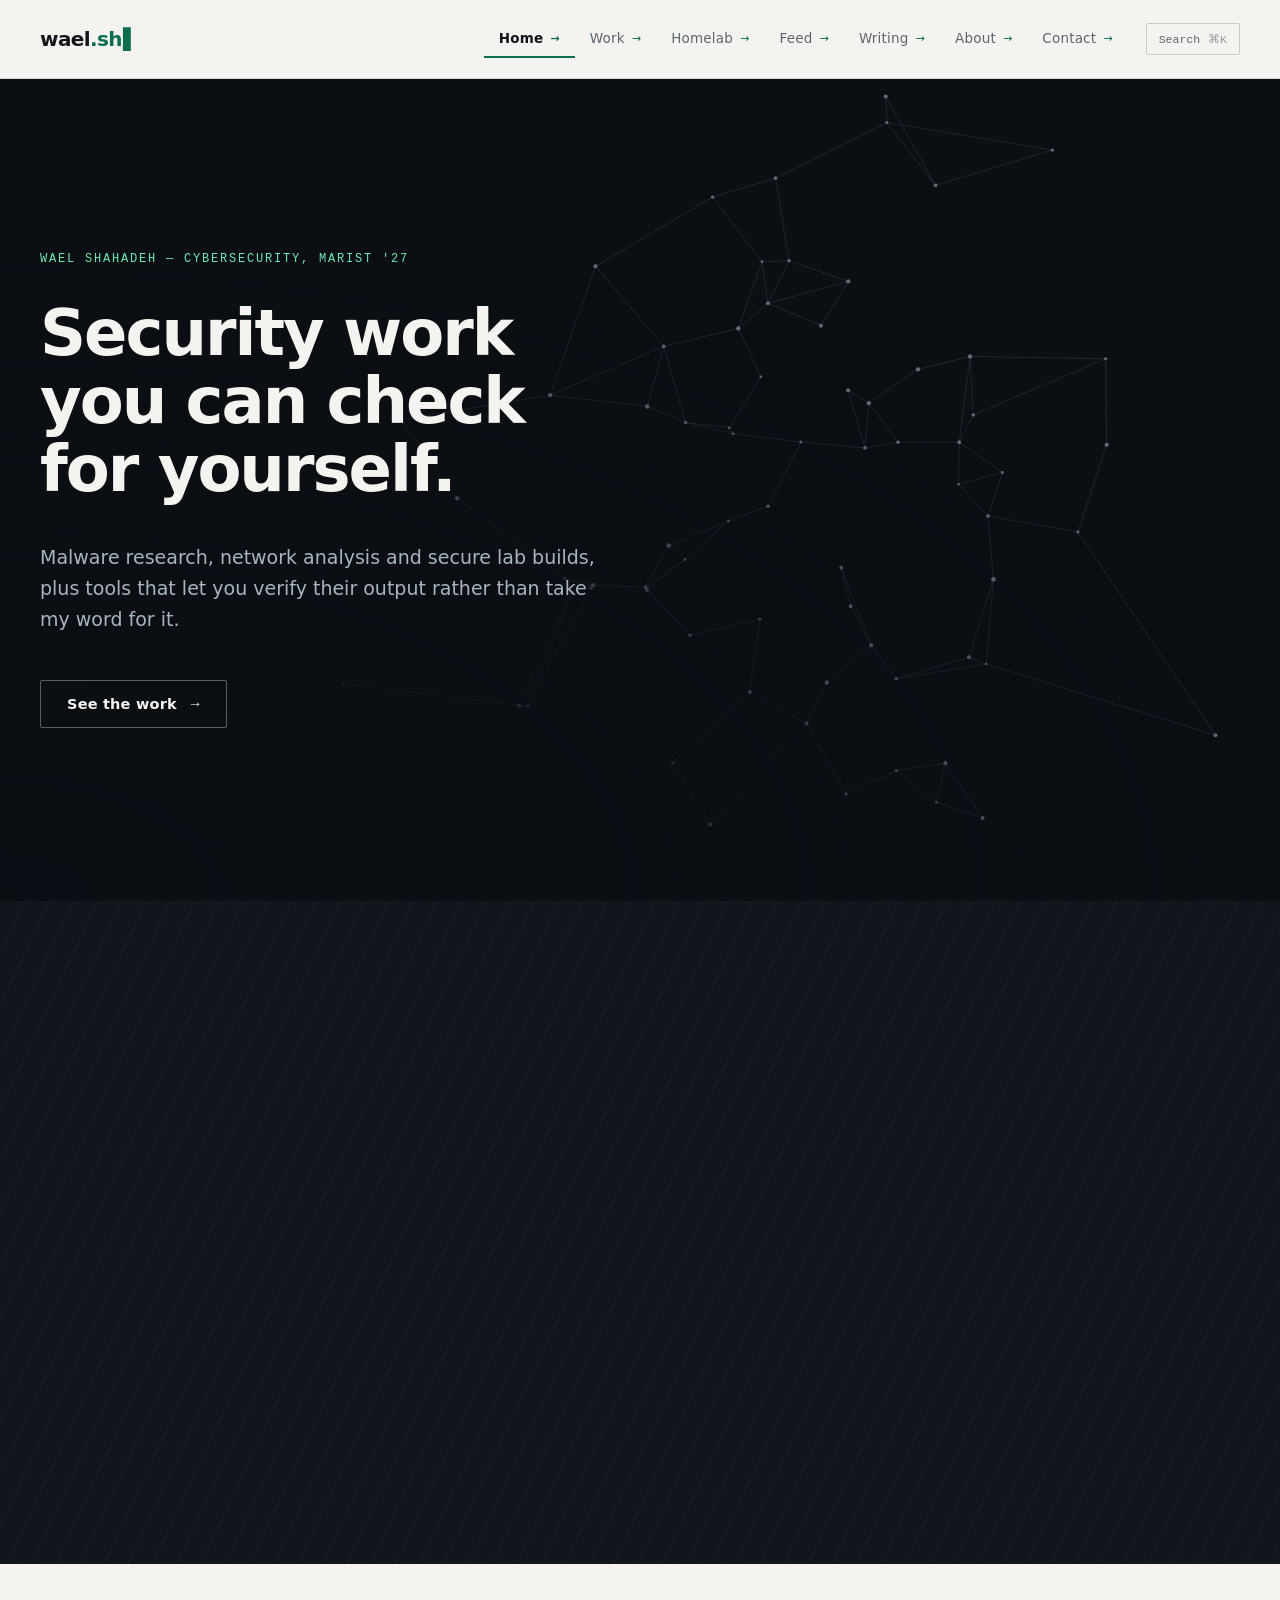
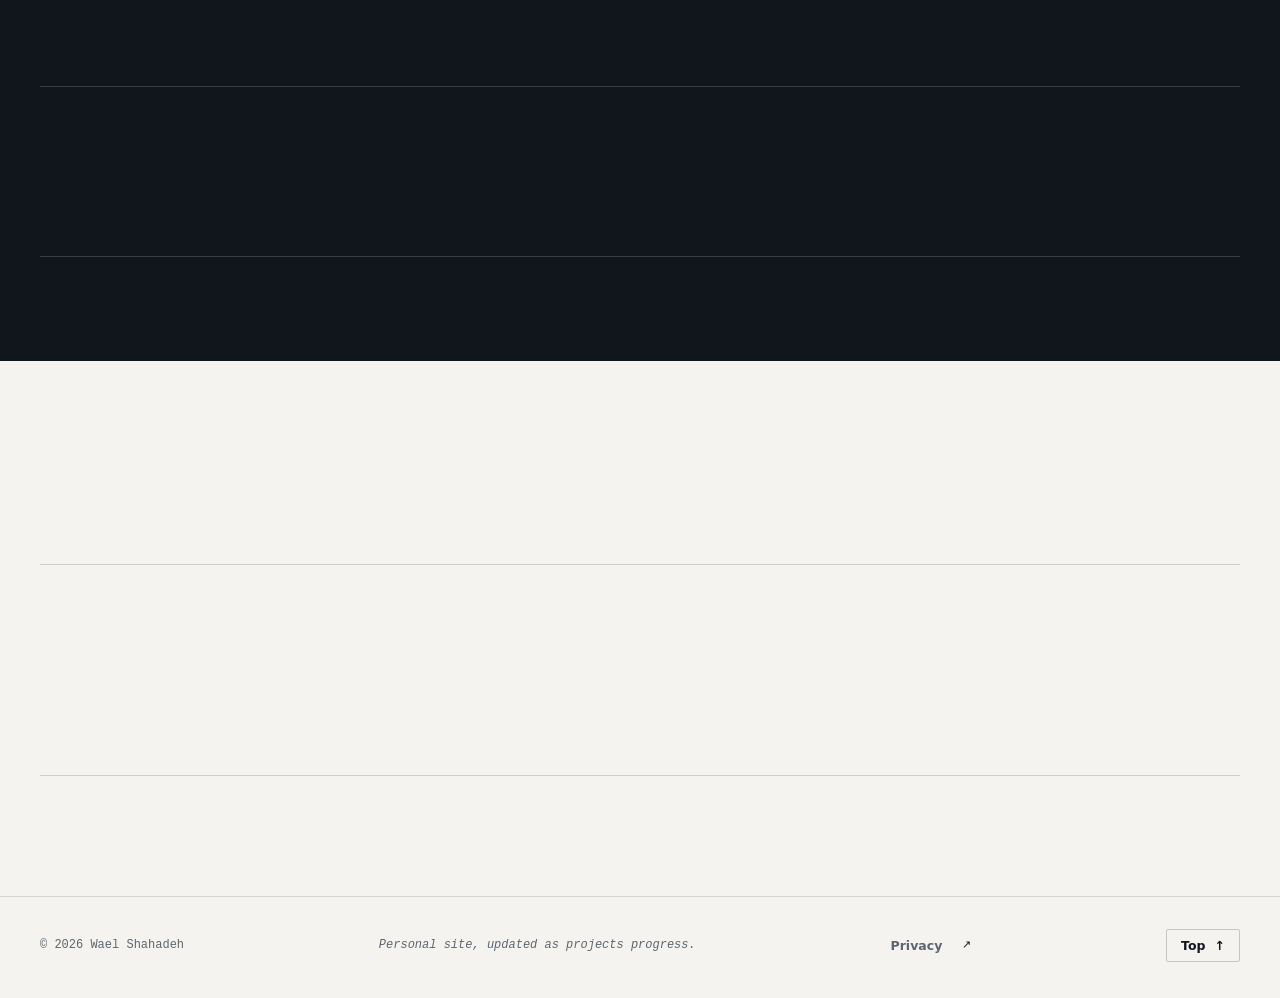
==== commit afddea11: "update" ====
--- a/index.html
+++ b/index.html
@@ -28,7 +28,8 @@
   <meta property="og:image" content="https://wael.sh/assets/og-cover.png" />
   <meta property="og:image:width" content="1200" />
   <meta property="og:image:height" content="630" />
-  <meta property="og:image:alt" content="Wael Shahadeh, cybersecurity senior at Marist University: security work you can check for yourself." />
+  <meta property="og:image:alt"
+    content="Wael Shahadeh, cybersecurity senior at Marist University: security work you can check for yourself." />
   <meta name="twitter:card" content="summary_large_image" />
   <meta name="twitter:image" content="https://wael.sh/assets/og-cover.png" />
 
@@ -53,7 +54,8 @@
       <a class="brand" href="#/" aria-label="Home">
         <span class="brand-text" id="brandText"></span><span class="brand-cursor" aria-hidden="true">▌</span>
       </a>
-      <button type="button" class="nav-toggle" id="navToggle" aria-expanded="false" aria-controls="navLinks">menu</button>
+      <button type="button" class="nav-toggle" id="navToggle" aria-expanded="false"
+        aria-controls="navLinks">menu</button>
       <nav class="nav-links" id="navLinks" aria-label="Site">
         <a class="nav-link" href="#/" data-nav="home">Home<span class="arr" aria-hidden="true">→</span></a>
         <a class="nav-link" href="#/work" data-nav="work">Work<span class="arr" aria-hidden="true">→</span></a>
@@ -271,7 +273,8 @@
     <div class="page" data-page="work" role="region" aria-label="Work" tabindex="-1">
       <section class="page-shell">
         <p class="kicker">Selected work</p>
-        <h1 class="page-title page-title--tight page-title--measure">How each project started and where it ended up.</h1>
+        <h1 class="page-title page-title--tight page-title--measure">How each project started and where it ended up.
+        </h1>
         <p class="page-lede">Four projects across research, engineering and community work. Expand any one of them
           for the full account.</p>
         <div class="case-list">
@@ -420,7 +423,8 @@
     <div class="page" data-page="homelab" role="region" aria-label="Homelab" tabindex="-1">
       <section class="lab-intro">
         <p class="kicker">Homelab</p>
-        <h1 class="page-title page-title--tight page-title--measure">A lab network built for testing malware safely.</h1>
+        <h1 class="page-title page-title--tight page-title--measure">A lab network built for testing malware safely.
+        </h1>
         <p class="lab-lede">The network is segmented so that anything executed stays where it was executed. Malware
           runs on an isolated VLAN with no route out, and capture and analysis happen on a separate management
           segment.</p>
@@ -508,7 +512,8 @@
               <rect x="720" y="214" width="260" height="112" fill="#1A1113" stroke="#E8A87C" stroke-width="1.5"></rect>
               <text x="740" y="240" fill="#E8A87C" font-family="IBM Plex Mono, monospace" font-size="10.5"
                 letter-spacing="1.5">VLAN 66 · DETONATION</text>
-              <text x="740" y="266" fill="#F5F3EF" font-family="Archivo, sans-serif" font-size="15" font-weight="700">Kali
+              <text x="740" y="266" fill="#F5F3EF" font-family="Archivo, sans-serif" font-size="15"
+                font-weight="700">Kali
                 + target VMs</text>
               <text x="740" y="288" fill="#A9B4BE" font-family="IBM Plex Sans, sans-serif" font-size="13">Metasploit ·
                 snapshot revert</text>
@@ -521,7 +526,8 @@
               <text x="520" y="377" text-anchor="middle" fill="#E8A87C" font-family="IBM Plex Mono, monospace"
                 font-size="11" letter-spacing="1.1">ONE-WAY TAP</text>
               <text x="520" y="424" text-anchor="middle" fill="#7C8791" font-family="IBM Plex Sans, sans-serif"
-                font-size="13.5">Captures leave the detonation VLAN through a tap, and nothing routes back into it.</text>
+                font-size="13.5">Captures leave the detonation VLAN through a tap, and nothing routes back into
+                it.</text>
               <line x1="60" y1="448" x2="980" y2="448" stroke="rgba(245,243,239,.16)" stroke-width="1"></line>
             </svg>
           </div>
@@ -662,7 +668,8 @@
             <div class="ws-filters" role="group" aria-label="Filter feed">
               <button type="button" class="ws-pill" data-ws-filter="all" aria-pressed="false">All</button>
               <button type="button" class="ws-pill on" data-ws-filter="mine" aria-pressed="true">My work</button>
-              <button type="button" class="ws-pill" data-ws-filter="signal" aria-pressed="false">Security signal</button>
+              <button type="button" class="ws-pill" data-ws-filter="signal" aria-pressed="false">Security
+                signal</button>
             </div>
             <div id="ws-feed" class="ws-feed">
               <p class="ws-empty">Loading feed…</p>
@@ -810,7 +817,8 @@
               <p>None from the page itself. Fonts were previously loaded from Google, which meant Google
                 received your IP address and User-Agent on every visit. They are now served from this origin. If you
                 open your browser's network tab, every request goes to <code>wael.sh</code> or
-                <code>api.wael.sh</code>.</p>
+                <code>api.wael.sh</code>.
+              </p>
             </div>
           </div>
           <div class="privacy-row">
@@ -819,7 +827,8 @@
               <p>The feed page and the card on the home page make a single <code>GET</code> request to
                 <code>api.wael.sh/api/feed</code>. It carries no cookies, no credentials and no request body. Your
                 browser sends its IP address, User-Agent and <code>Origin</code> header, as it does for any server.
-                The service does not write a per-request log, and its CORS policy permits only this origin.</p>
+                The service does not write a per-request log, and its CORS policy permits only this origin.
+              </p>
             </div>
           </div>
           <div class="privacy-row">
@@ -836,7 +845,8 @@
                 <code>api.wael.sh</code> is exposed through a Cloudflare tunnel, so GitHub and Cloudflare see
                 request metadata such as IP address, User-Agent and timestamps, under their own policies. This is
                 the same as with any host or CDN. I do not have access to that data and it is not combined with
-                anything else.</p>
+                anything else.
+              </p>
             </div>
           </div>
           <div class="privacy-row">
@@ -861,13 +871,15 @@
               <p>This page delivers its Content-Security-Policy in a <code>&lt;meta&gt;</code> tag, because
                 GitHub Pages cannot set response headers. Both <code>frame-ancestors</code> and
                 <code>X-Content-Type-Options</code> can only be set as headers, so they are not enforced here. It
-                seems better to note that than to present the policy as complete.</p>
+                seems better to note that than to present the policy as complete.
+              </p>
             </div>
           </div>
         </div>
 
         <p class="privacy-foot">Last reviewed 22 September 2026. Questions:
-          <a href="mailto:shahadehwael@gmail.com">shahadehwael@gmail.com</a>.</p>
+          <a href="mailto:shahadehwael@gmail.com">shahadehwael@gmail.com</a>.
+        </p>
       </section>
     </div>
 
@@ -879,8 +891,7 @@
       <p class="tagline">Personal site, updated as projects progress.</p>
       <nav class="footer-links" aria-label="Footer">
         <a href="#/privacy">Privacy</a>
-        <a href="https://github.com/CyberGlitching/cyberglitching.github.io" target="_blank" rel="noopener">Source
-          <span class="arr" aria-hidden="true">↗</span></a>
+        <span class="arr" aria-hidden="true">↗</span></a>
       </nav>
       <button type="button" class="btn-quiet" id="toTop">Top <span class="arr" aria-hidden="true">↑</span></button>
     </div>
@@ -901,4 +912,4 @@
   <script src="waelsocial.js?v=v8"></script>
 </body>
 
-</html>
+</html>
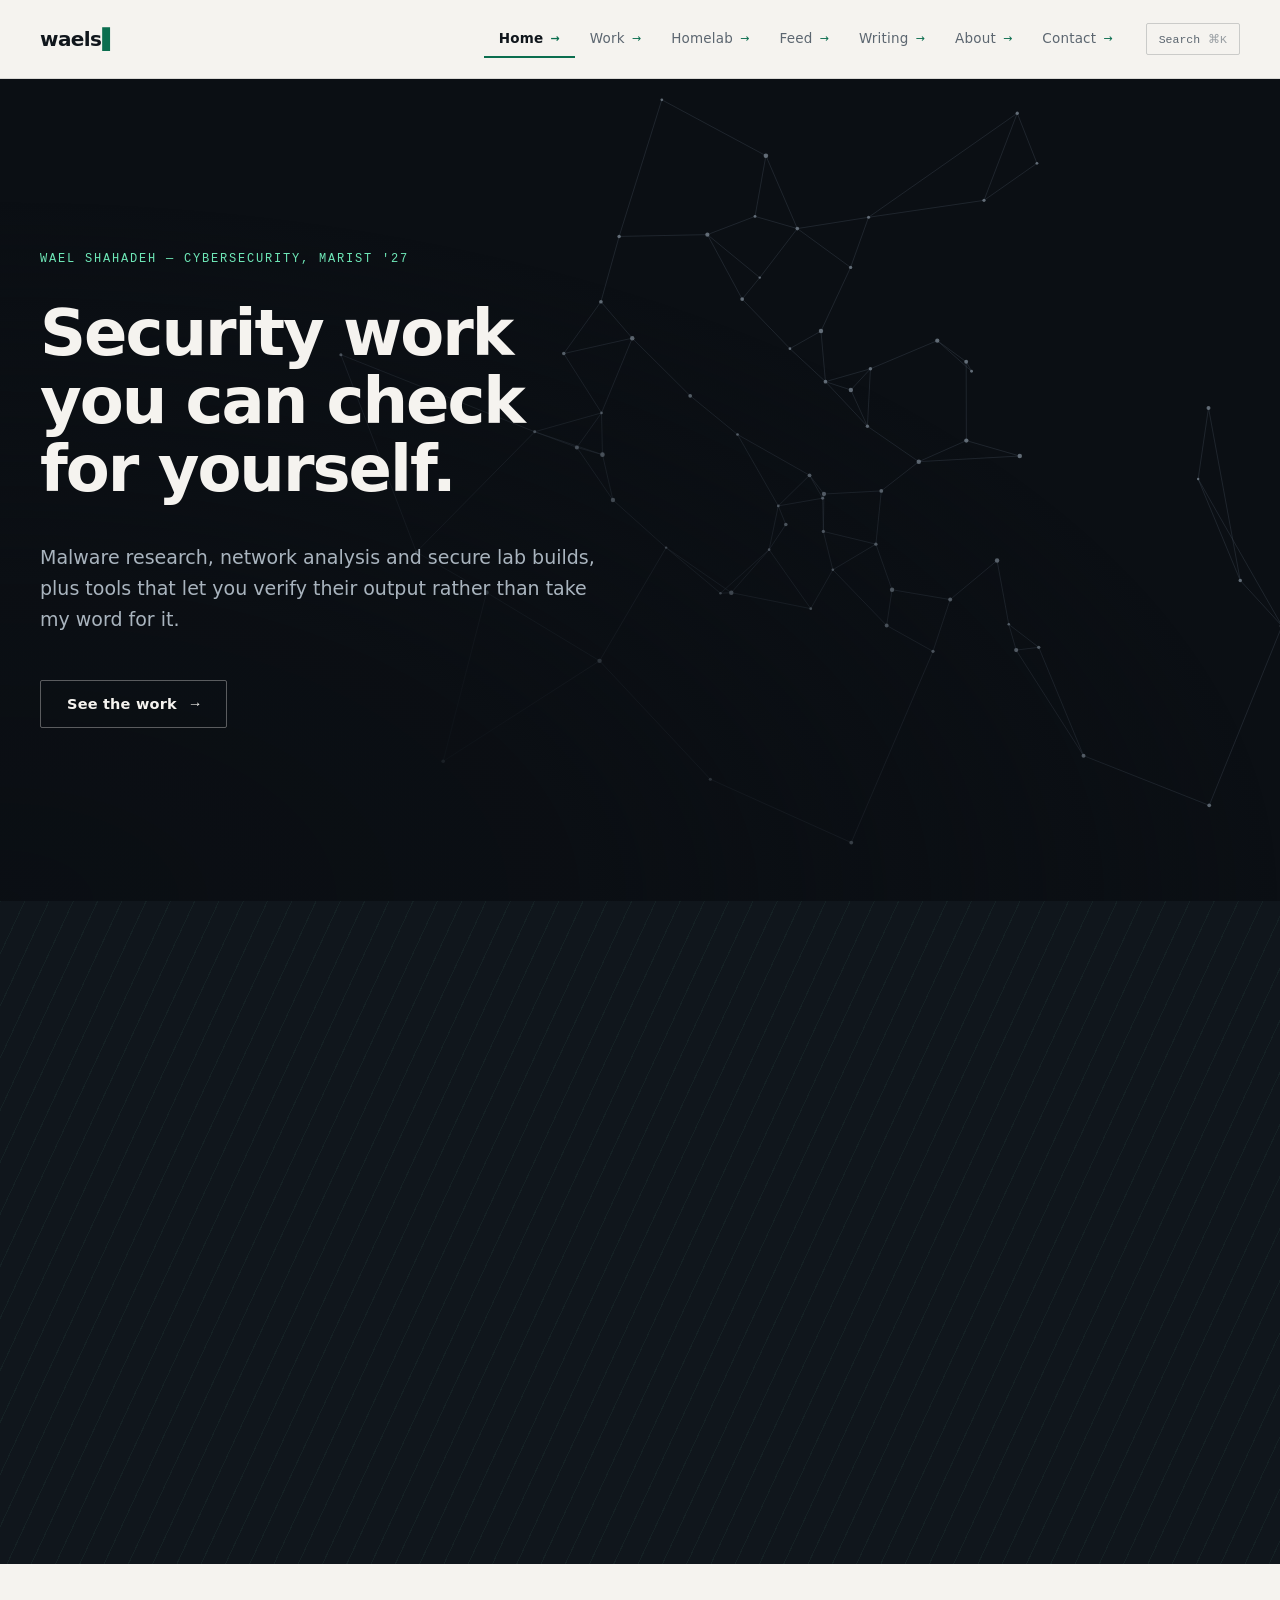
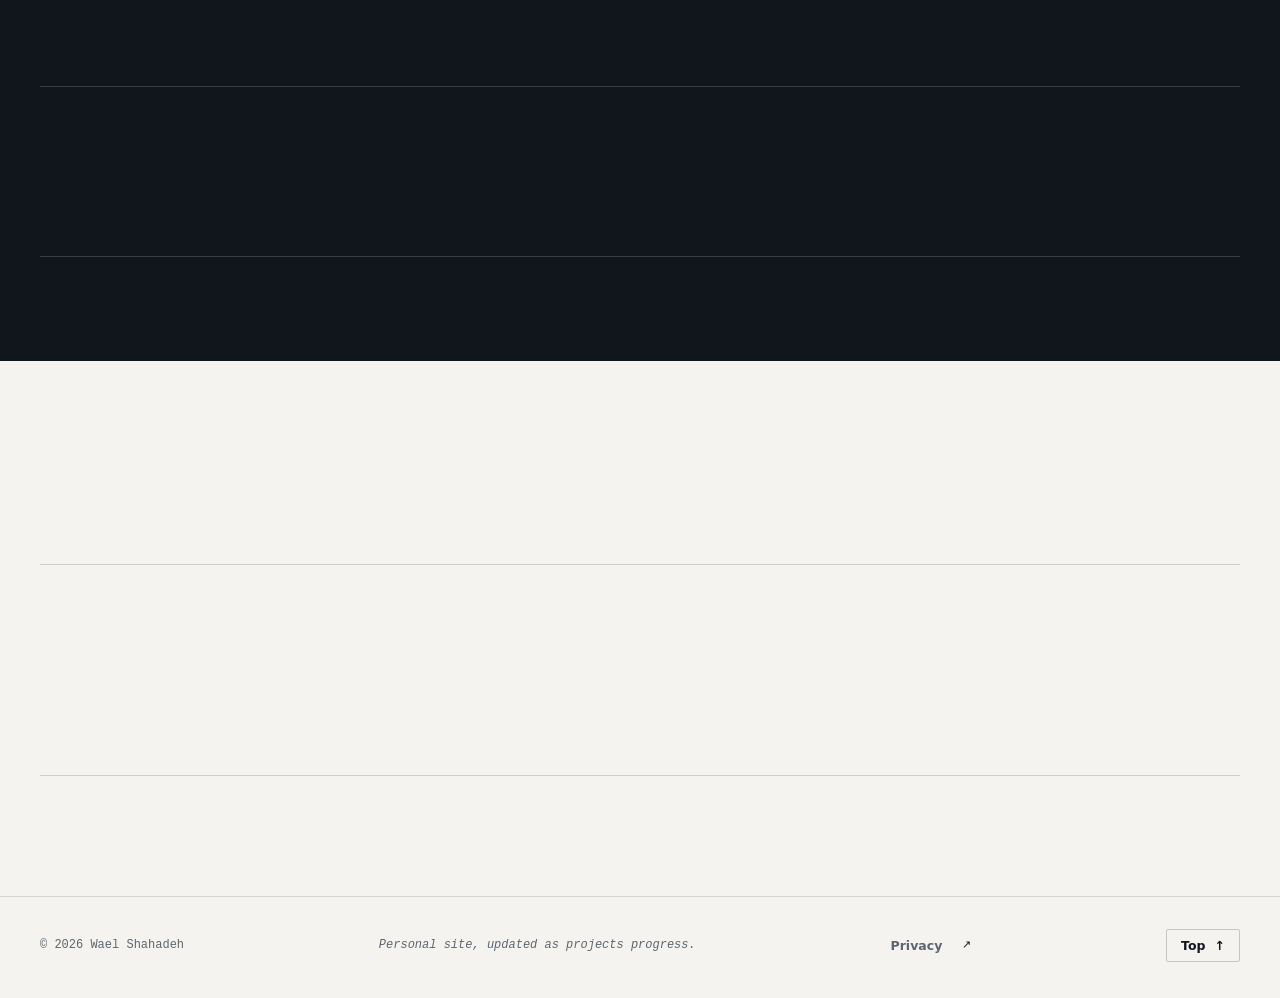
==== commit 285ccbe7: "Updated email" ====
--- a/index.html
+++ b/index.html
@@ -754,9 +754,9 @@
       <div class="band band--ink">
         <div class="contact-band-inner">
           <div class="contact-grid">
-            <a class="contact-card" href="mailto:shahadehwael@gmail.com">
+            <a class="contact-card" href="mailto:wael@wael.sh">
               <span class="contact-label">Email</span>
-              <span class="contact-value">shahadehwael@gmail.com</span>
+              <span class="contact-value">wael@wael.sh</span>
               <span class="contact-arr" aria-hidden="true">→</span>
             </a>
             <a class="contact-card" href="https://github.com/CyberGlitching" target="_blank" rel="noopener">
@@ -878,7 +878,7 @@
         </div>
 
         <p class="privacy-foot">Last reviewed 22 September 2026. Questions:
-          <a href="mailto:shahadehwael@gmail.com">shahadehwael@gmail.com</a>.
+          <a href="mailto:wael@wael.sh">wael@wael.sh</a>.
         </p>
       </section>
     </div>
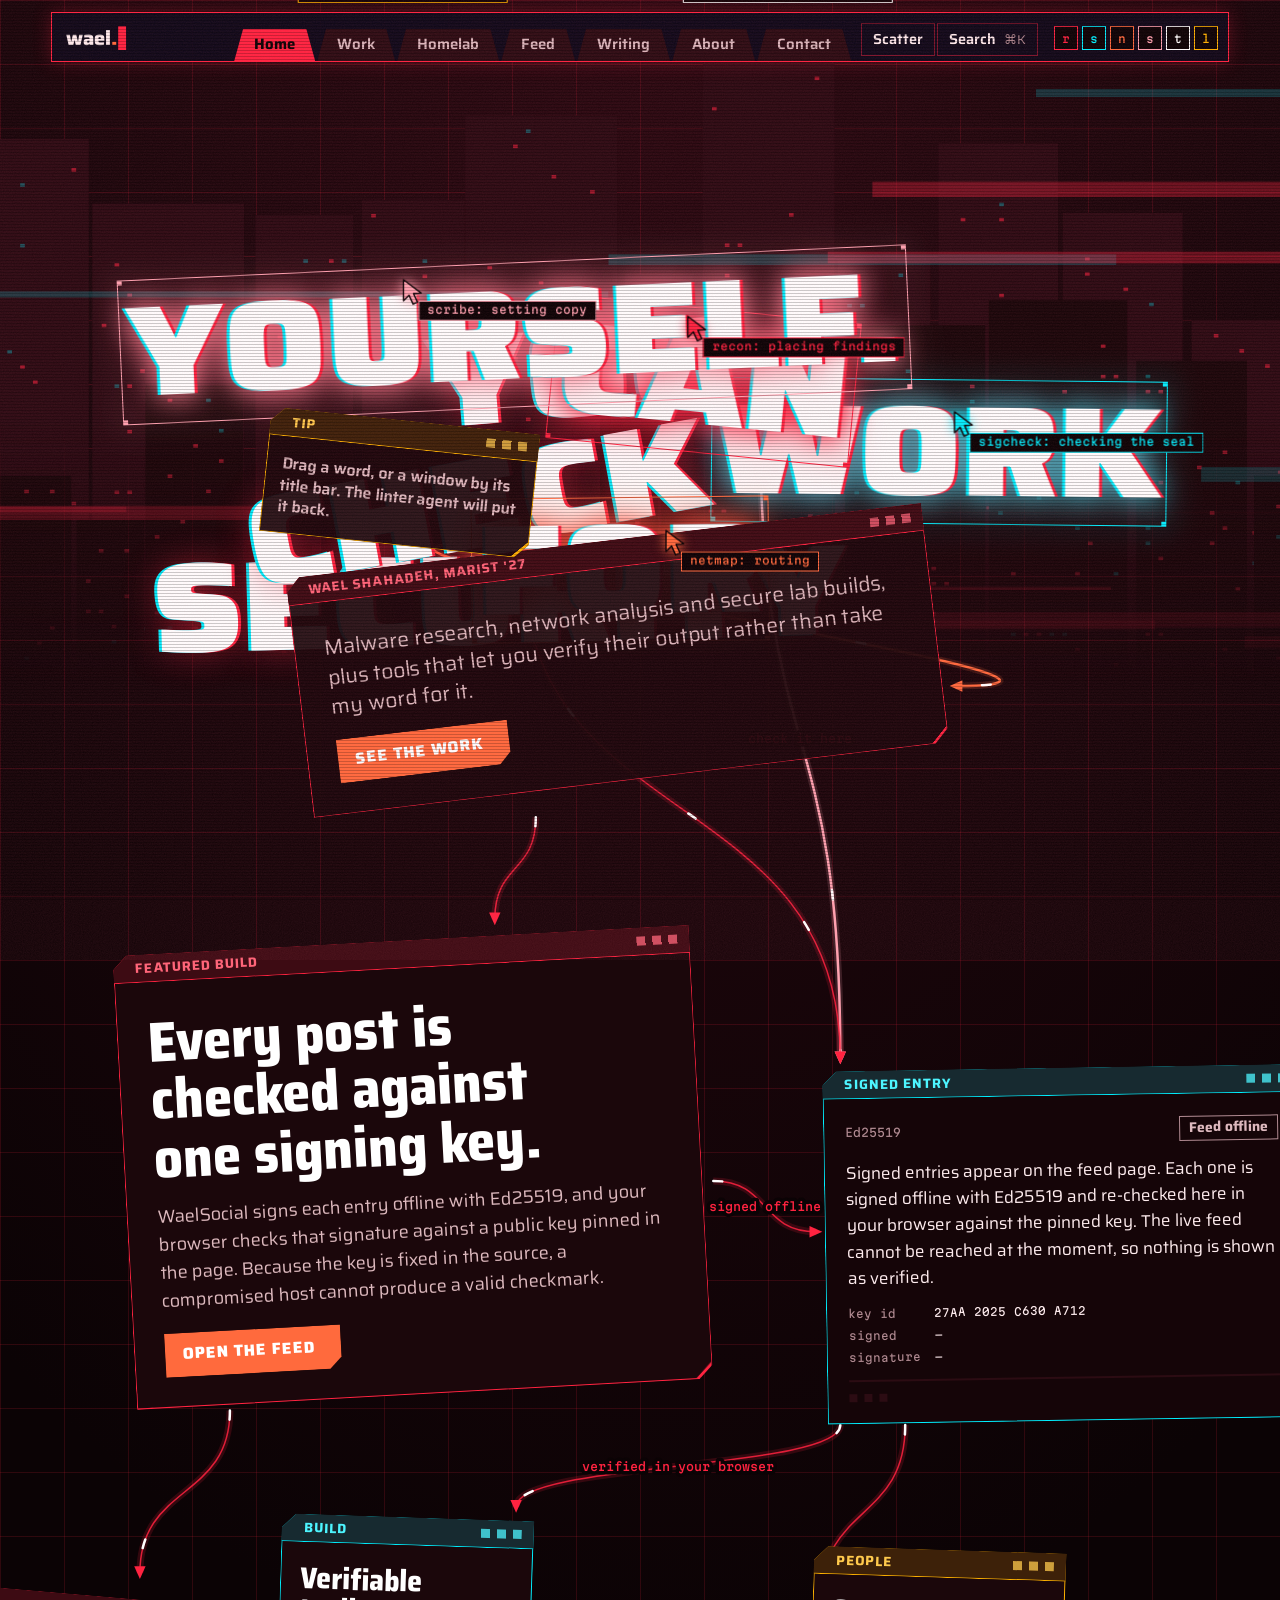
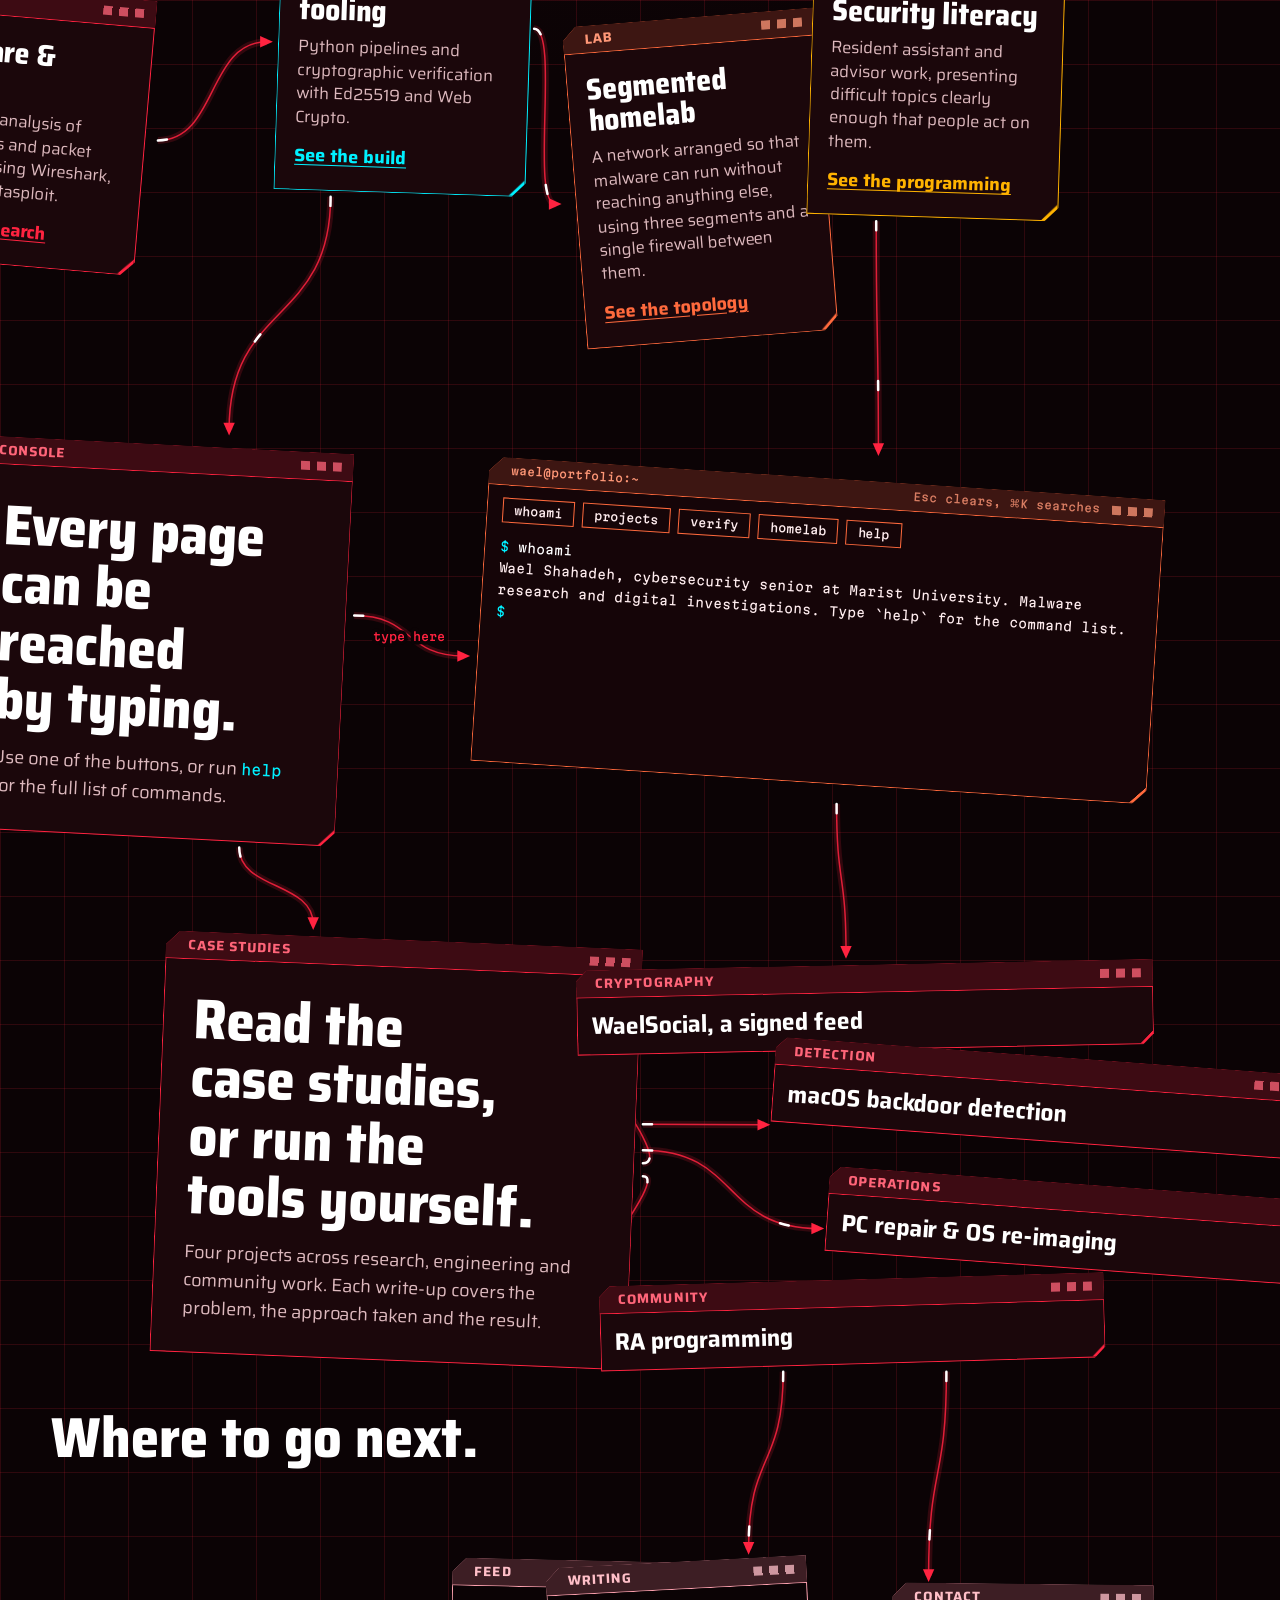
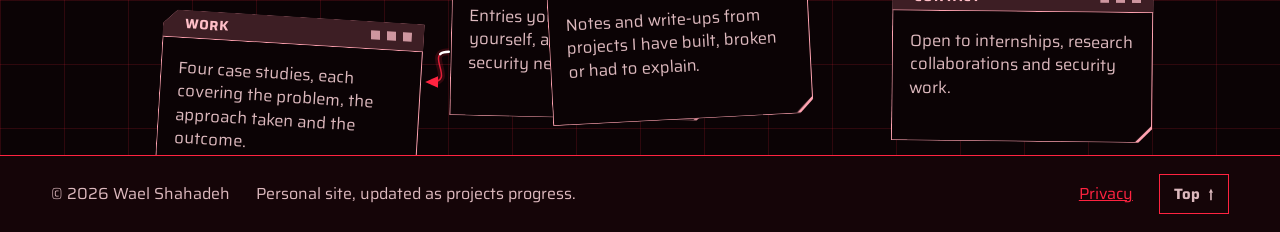
==== commit 7f066dd0: "glitch" ====
--- a/index.html
+++ b/index.html
@@ -8,7 +8,7 @@
   <meta name="description"
     content="Wael Shahadeh, cybersecurity senior at Marist University. Malware research, network analysis, secure lab builds, and tooling whose output you can verify yourself." />
   <link rel="canonical" href="https://wael.sh/" />
-  <meta name="theme-color" content="#F5F3EF" />
+  <meta name="theme-color" content="#0B0305" />
 
   <!-- GitHub Pages cannot set response headers, so the policy is delivered in a
        meta tag instead. Note that frame-ancestors and X-Content-Type-Options can
@@ -39,10 +39,9 @@
 
   <!-- Fonts are served from this origin, so no request from this page goes to a
        third party. -->
-  <link rel="preload" href="assets/fonts/ibm-plex-sans-868a235a.woff2" as="font" type="font/woff2" crossorigin />
-  <link rel="preload" href="assets/fonts/archivo-2d6953d7.woff2" as="font" type="font/woff2" crossorigin />
-  <link rel="stylesheet" href="assets/fonts.css?v=v8" />
-  <link rel="stylesheet" href="style.css?v=v8" />
+  <link rel="preload" href="assets/fonts/saira-d5f1ee1c.woff2" as="font" type="font/woff2" crossorigin />
+  <link rel="stylesheet" href="assets/fonts.css?v=v12" />
+  <link rel="stylesheet" href="style.css?v=v12" />
 </head>
 
 <body>
@@ -52,18 +51,19 @@
   <header class="nav">
     <div class="nav-bar">
       <a class="brand" href="#/" aria-label="Home">
-        <span class="brand-text" id="brandText"></span><span class="brand-cursor" aria-hidden="true">▌</span>
+        <span class="brand-text" id="brandText">wael.sh</span><span class="brand-cursor" aria-hidden="true">▌</span>
       </a>
       <button type="button" class="nav-toggle" id="navToggle" aria-expanded="false"
         aria-controls="navLinks">menu</button>
       <nav class="nav-links" id="navLinks" aria-label="Site">
-        <a class="nav-link" href="#/" data-nav="home">Home<span class="arr" aria-hidden="true">→</span></a>
-        <a class="nav-link" href="#/work" data-nav="work">Work<span class="arr" aria-hidden="true">→</span></a>
-        <a class="nav-link" href="#/homelab" data-nav="homelab">Homelab<span class="arr" aria-hidden="true">→</span></a>
-        <a class="nav-link" href="#/feed" data-nav="feed">Feed<span class="arr" aria-hidden="true">→</span></a>
-        <a class="nav-link" href="#/writing" data-nav="writing">Writing<span class="arr" aria-hidden="true">→</span></a>
-        <a class="nav-link" href="#/about" data-nav="about">About<span class="arr" aria-hidden="true">→</span></a>
-        <a class="nav-link" href="#/contact" data-nav="contact">Contact<span class="arr" aria-hidden="true">→</span></a>
+        <a class="nav-link" href="#/" data-nav="home">Home</a>
+        <a class="nav-link" href="#/work" data-nav="work">Work</a>
+        <a class="nav-link" href="#/homelab" data-nav="homelab">Homelab</a>
+        <a class="nav-link" href="#/feed" data-nav="feed">Feed</a>
+        <a class="nav-link" href="#/writing" data-nav="writing">Writing</a>
+        <a class="nav-link" href="#/about" data-nav="about">About</a>
+        <a class="nav-link" href="#/contact" data-nav="contact">Contact</a>
+        <button type="button" id="scatterBtn" class="nav-search" hidden>Scatter</button>
         <button type="button" id="paletteBtn" class="nav-search">Search<span class="kbd-hint">⌘K</span></button>
       </nav>
     </div>
@@ -84,186 +84,171 @@
     <div class="page" data-page="home" role="region" aria-label="Intro" tabindex="-1">
 
       <section class="hero">
-        <canvas id="netCanvas" aria-hidden="true"></canvas>
-        <div class="hero-veil" aria-hidden="true"></div>
-        <div class="hero-inner">
-          <div class="hero-copy">
-            <div class="hero-eyebrow-wrap">
-              <p class="hero-eyebrow">Wael Shahadeh — Cybersecurity, Marist '27</p>
-            </div>
-            <h1 class="hero-name">Security work you can check for yourself.</h1>
+        <h1 class="poster">
+          <span class="poster-line"><span class="word" data-piece="w-security">Security</span> <span class="word" data-piece="w-work">work</span></span>
+          <span class="poster-line"><span class="word" data-piece="w-you">you</span> <span class="word" data-piece="w-can">can</span> <span class="word" data-piece="w-check">check</span></span>
+          <span class="poster-line"><span class="word" data-piece="w-for">for</span> <span class="word" data-piece="w-yourself">yourself.</span></span>
+        </h1>
+        <div class="hero-row">
+          <div class="piece panel hero-note" data-piece="hero-note">
+            <p class="tab">Wael Shahadeh, Marist '27</p>
             <p class="hero-sub">Malware research, network analysis and secure lab builds, plus tools that let you
               verify their output rather than take my word for it.</p>
-            <a class="btn-line hero-cta" href="#/work">See the work <span class="arr" aria-hidden="true">→</span></a>
-          </div>
-        </div>
-      </section>
-
-      <section class="band band--ink feature" aria-label="Featured build">
-        <div class="feature-hatch" aria-hidden="true"></div>
-        <div class="feature-inner">
-          <div data-reveal>
-            <p class="kicker kicker--mint">Featured build</p>
-            <h2 class="feature-h2">Every post is checked against one signing key.</h2>
-            <p class="feature-p">WaelSocial signs each entry offline with Ed25519, and your browser checks that
-              signature against a public key pinned in the page. Because the key is fixed in the source, a
-              compromised host cannot produce a valid checkmark.</p>
-            <a class="btn-under" href="#/feed">Open the feed <span class="arr" aria-hidden="true">→</span></a>
-          </div>
-          <div class="vfy" data-reveal>
-            <div class="vfy-head">
-              <span class="vfy-head-label">Signed entry</span>
-              <span class="vfy-pill" id="vfyPill">Verifying</span>
-            </div>
-            <div class="vfy-main">
-              <p class="vfy-body" id="vfyBody"></p>
-              <dl class="vfy-meta">
-                <dt>key id</dt>
-                <dd id="vfyKey"></dd>
-                <dt>signed</dt>
-                <dd id="vfyTime"></dd>
-                <dt>signature</dt>
-                <dd id="vfySig"></dd>
-              </dl>
-            </div>
-            <div class="vfy-track">
-              <div class="vfy-bar" id="vfyBar"></div>
-            </div>
-            <div class="vfy-foot">
-              <span class="vfy-dot" data-vfy-dot="0"></span>
-              <span class="vfy-dot" data-vfy-dot="1"></span>
-              <span class="vfy-dot" data-vfy-dot="2"></span>
-              <span class="vfy-algo">Ed25519</span>
-            </div>
-          </div>
-        </div>
-      </section>
-
-      <section class="areas-section" aria-label="Practice areas">
-        <p class="kicker kicker--muted" data-reveal>Practice areas</p>
-        <div class="cardrow cardrow--areas">
-          <a class="cell area" href="#/work" data-reveal>
-            <span class="cell-tag">01 / Analysis</span>
-            <span class="cell-title">Malware &amp; traffic</span>
-            <span class="cell-body">Behavioral analysis of system logs and packet captures, using Wireshark, Kali
-              and Metasploit.</span>
-            <span class="cell-cta">See the research <span class="arr" aria-hidden="true">→</span></span>
+            <a class="btn" href="#/work">See the work</a>
+          </div>
+          <div class="piece panel panel--amber hero-hint" data-piece="hero-hint">
+            <p class="tab">Tip</p>
+            <p>Drag a word, or a window by its title bar. The linter agent will put it back.</p>
+          </div>
+        </div>
+      </section>
+
+      <section class="board board--entry" aria-label="Featured build">
+        <div class="piece panel entry-copy" data-piece="entry-copy">
+          <p class="tab">Featured build</p>
+          <h2 class="panel-h2">Every post is checked against one signing key.</h2>
+          <p>WaelSocial signs each entry offline with Ed25519, and your browser checks that
+            signature against a public key pinned in the page. Because the key is fixed in the source, a
+            compromised host cannot produce a valid checkmark.</p>
+          <a class="btn" href="#/feed">Open the feed</a>
+        </div>
+        <div class="piece vfy" data-piece="entry-slip">
+          <p class="tab">Signed entry</p>
+          <div class="vfy-head">
+            <span class="vfy-algo">Ed25519</span>
+            <span class="vfy-pill" id="vfyPill">Verifying</span>
+          </div>
+          <div class="vfy-main">
+            <p class="vfy-body" id="vfyBody"></p>
+            <dl class="vfy-meta">
+              <dt>key id</dt>
+              <dd id="vfyKey"></dd>
+              <dt>signed</dt>
+              <dd id="vfyTime"></dd>
+              <dt>signature</dt>
+              <dd id="vfySig"></dd>
+            </dl>
+          </div>
+          <div class="vfy-track">
+            <div class="vfy-bar" id="vfyBar"></div>
+          </div>
+          <div class="vfy-foot">
+            <span class="vfy-dot" data-vfy-dot="0"></span>
+            <span class="vfy-dot" data-vfy-dot="1"></span>
+            <span class="vfy-dot" data-vfy-dot="2"></span>
+          </div>
+        </div>
+      </section>
+
+      <section class="board board--areas" aria-label="Practice areas">
+        <a class="piece panel panel--sig area" href="#/work" data-piece="area-analysis">
+          <span class="tab area-tag">Analysis</span>
+          <span class="area-title">Malware &amp; traffic</span>
+          <span class="area-body">Behavioral analysis of system logs and packet captures, using Wireshark, Kali
+            and Metasploit.</span>
+          <span class="area-cta">See the research</span>
+        </a>
+        <a class="piece panel panel--split area" href="#/feed" data-piece="area-build">
+          <span class="tab area-tag">Build</span>
+          <span class="area-title">Verifiable tooling</span>
+          <span class="area-body">Python pipelines and cryptographic verification with Ed25519 and Web
+            Crypto.</span>
+          <span class="area-cta">See the build</span>
+        </a>
+        <a class="piece panel panel--ember area" href="#/homelab" data-piece="area-lab">
+          <span class="tab area-tag">Lab</span>
+          <span class="area-title">Segmented homelab</span>
+          <span class="area-body">A network arranged so that malware can run without reaching anything else, using
+            three segments and a single firewall between them.</span>
+          <span class="area-cta">See the topology</span>
+        </a>
+        <a class="piece panel panel--amber area" href="#/work" data-piece="area-people">
+          <span class="tab area-tag">People</span>
+          <span class="area-title">Security literacy</span>
+          <span class="area-body">Resident assistant and advisor work, presenting difficult topics clearly enough
+            that people act on them.</span>
+          <span class="area-cta">See the programming</span>
+        </a>
+      </section>
+
+      <section class="board board--console" aria-label="Console">
+        <div class="piece panel console-note" data-piece="console-note">
+          <p class="tab">Console</p>
+          <h2 class="canvas-h2">Every page can be reached by typing.</h2>
+          <p class="canvas-p">Use one of the buttons, or run <code>help</code> for the full list of commands.</p>
+        </div>
+        <div class="piece terminal" data-piece="console">
+          <div class="tab term-header">
+            <span>wael@portfolio:~</span>
+            <span class="term-hint">Esc clears, ⌘K searches</span>
+          </div>
+          <div class="term-chips">
+            <button type="button" class="term-chip" data-cmd="whoami">whoami</button>
+            <button type="button" class="term-chip" data-cmd="projects">projects</button>
+            <button type="button" class="term-chip" data-cmd="verify">verify</button>
+            <button type="button" class="term-chip" data-cmd="homelab">homelab</button>
+            <button type="button" class="term-chip" data-cmd="help">help</button>
+          </div>
+          <div class="term-body" id="termBody">
+            <div id="termLines" aria-live="polite">
+              <div class="term-line"><span class="t-prompt">$ </span><span class="t-cmd">whoami</span></div>
+              <div class="term-line">Wael Shahadeh, cybersecurity senior at Marist University. Malware research and digital investigations. Type `help` for the command list.</div>
+            </div>
+            <div class="term-input-row">
+              <span class="t-prompt">$ </span>
+              <input id="termInput" spellcheck="false" autocomplete="off" aria-label="Terminal input" />
+            </div>
+          </div>
+        </div>
+      </section>
+
+      <section class="board board--teasers" aria-label="Work preview">
+        <div class="piece panel teasers-head" data-piece="teasers-head">
+          <p class="tab">Case studies</p>
+          <h2 class="canvas-h2">Read the case studies, or run the tools yourself.</h2>
+          <p class="canvas-p">Four projects across research, engineering and community work. Each
+            write-up covers the problem, the approach taken and the result.</p>
+        </div>
+        <div class="teaser-stack">
+          <a class="piece panel teaser" href="#/work" data-piece="t-signed">
+            <span class="tab teaser-tag">Cryptography</span>
+            <span class="teaser-title">WaelSocial, a signed feed</span>
           </a>
-          <a class="cell area" href="#/feed" data-reveal>
-            <span class="cell-tag">02 / Build</span>
-            <span class="cell-title">Verifiable tooling</span>
-            <span class="cell-body">Python pipelines and cryptographic verification with Ed25519 and Web
-              Crypto.</span>
-            <span class="cell-cta">See the build <span class="arr" aria-hidden="true">→</span></span>
+          <a class="piece panel teaser" href="#/work" data-piece="t-macos">
+            <span class="tab teaser-tag">Detection</span>
+            <span class="teaser-title">macOS backdoor detection</span>
           </a>
-          <a class="cell area" href="#/homelab" data-reveal>
-            <span class="cell-tag">03 / Lab</span>
-            <span class="cell-title">Segmented homelab</span>
-            <span class="cell-body">A network arranged so that malware can run without reaching anything else, using
-              three segments and a single firewall between them.</span>
-            <span class="cell-cta">See the topology <span class="arr" aria-hidden="true">→</span></span>
+          <a class="piece panel teaser" href="#/work" data-piece="t-repair">
+            <span class="tab teaser-tag">Operations</span>
+            <span class="teaser-title">PC repair &amp; OS re-imaging</span>
           </a>
-          <a class="cell area" href="#/work" data-reveal>
-            <span class="cell-tag">04 / People</span>
-            <span class="cell-title">Security literacy</span>
-            <span class="cell-body">Resident assistant and advisor work, presenting difficult topics clearly enough
-              that people act on them.</span>
-            <span class="cell-cta">See the programming <span class="arr" aria-hidden="true">→</span></span>
+          <a class="piece panel teaser" href="#/work" data-piece="t-ra">
+            <span class="tab teaser-tag">Community</span>
+            <span class="teaser-title">RA programming</span>
           </a>
         </div>
       </section>
 
-      <section class="band band--deep" aria-label="Console">
-        <div class="console-section">
-          <p class="kicker kicker--mint" data-reveal>Console</p>
-          <p class="console-lede" data-reveal>Every page on this site can be reached by typing. Use one of the buttons
-            below, or run <code>help</code> for the full list of commands.</p>
-          <div class="terminal" data-reveal>
-            <div class="term-header">
-              <span>wael@portfolio:~</span>
-              <span class="term-hint">Esc clears, ⌘K searches</span>
-            </div>
-            <div class="term-chips">
-              <button type="button" class="term-chip" data-cmd="whoami">whoami</button>
-              <button type="button" class="term-chip" data-cmd="projects">projects</button>
-              <button type="button" class="term-chip" data-cmd="verify">verify</button>
-              <button type="button" class="term-chip" data-cmd="homelab">homelab</button>
-              <button type="button" class="term-chip" data-cmd="help">help</button>
-            </div>
-            <div class="term-body" id="termBody">
-              <div id="termLines" aria-live="polite">
-                <div class="term-line"><span class="t-prompt">$ </span><span class="t-cmd">whoami</span></div>
-                <div class="term-line">Wael Shahadeh, cybersecurity senior at Marist University. Malware research and
-                  digital investigations. Type `help` for the command list.</div>
-              </div>
-              <div class="term-input-row">
-                <span class="t-prompt">$ </span>
-                <input id="termInput" spellcheck="false" autocomplete="off" aria-label="Terminal input" />
-              </div>
-            </div>
-          </div>
-        </div>
-      </section>
-
-      <section class="band band--ink" aria-label="Work preview">
-        <div class="teasers-section">
-          <h2 class="teasers-h2" data-reveal>Read the case studies, or run the tools yourself.</h2>
-          <p class="teasers-lede" data-reveal>Four projects across research, engineering and community work. Each
-            write-up covers the problem, the approach taken and the result.</p>
-          <div class="cardrow cardrow--teasers">
-            <a class="cell teaser" href="#/work" data-reveal>
-              <span class="cell-tag">Cryptography</span>
-              <span class="cell-title">WaelSocial — a signed feed</span>
-              <span class="cell-cta">Read now <span class="arr" aria-hidden="true">→</span></span>
-            </a>
-            <a class="cell teaser" href="#/work" data-reveal>
-              <span class="cell-tag">Detection</span>
-              <span class="cell-title">macOS backdoor detection</span>
-              <span class="cell-cta">Read now <span class="arr" aria-hidden="true">→</span></span>
-            </a>
-            <a class="cell teaser" href="#/work" data-reveal>
-              <span class="cell-tag">Operations</span>
-              <span class="cell-title">PC repair &amp; OS re-imaging</span>
-              <span class="cell-cta">Read now <span class="arr" aria-hidden="true">→</span></span>
-            </a>
-            <a class="cell teaser" href="#/work" data-reveal>
-              <span class="cell-tag">Community</span>
-              <span class="cell-title">RA programming</span>
-              <span class="cell-cta">Read now <span class="arr" aria-hidden="true">→</span></span>
-            </a>
-            <a class="cell teaser" href="#/work" data-reveal>
-              <span class="cell-tag cell-tag--dim">4 projects</span>
-              <span class="cell-title">View all work</span>
-              <span class="cell-cta">Browse <span class="arr" aria-hidden="true">→</span></span>
-            </a>
-          </div>
-        </div>
-      </section>
-
-      <section class="explore-section" aria-label="Explore">
-        <h2 class="explore-h2" data-reveal>Where to go next.</h2>
-        <div class="cardrow cardrow--explore">
-          <a class="cell" href="#/work" data-reveal>
-            <span class="cell-title">Work</span>
-            <span class="cell-body">Four case studies, each covering the problem, the approach taken and the
+      <section class="board board--explore" aria-label="Explore">
+        <h2 class="canvas-h2 explore-h2">Where to go next.</h2>
+        <div class="explore-grid">
+          <a class="exit piece" href="#/work" data-piece="x-work">
+            <span class="tab exit-title">Work</span>
+            <span class="exit-body">Four case studies, each covering the problem, the approach taken and the
               outcome.</span>
-            <span class="cell-cta">Read the work <span class="arr" aria-hidden="true">→</span></span>
           </a>
-          <a class="cell" href="#/feed" data-reveal>
-            <span class="cell-title">Feed</span>
-            <span class="cell-body">Entries you can verify yourself, alongside labelled security news I am
+          <a class="exit piece" href="#/feed" data-piece="x-feed">
+            <span class="tab exit-title">Feed</span>
+            <span class="exit-body">Entries you can verify yourself, alongside labelled security news I am
               following.</span>
-            <span class="cell-cta">Open the feed <span class="arr" aria-hidden="true">→</span></span>
           </a>
-          <a class="cell" href="#/writing" data-reveal>
-            <span class="cell-title">Writing</span>
-            <span class="cell-body">Notes and write-ups from projects I have built, broken or had to explain.</span>
-            <span class="cell-cta">Get the latest <span class="arr" aria-hidden="true">→</span></span>
+          <a class="exit piece" href="#/writing" data-piece="x-writing">
+            <span class="tab exit-title">Writing</span>
+            <span class="exit-body">Notes and write-ups from projects I have built, broken or had to explain.</span>
           </a>
-          <a class="cell" href="#/contact" data-reveal>
-            <span class="cell-title">Contact</span>
-            <span class="cell-body">Open to internships, research collaborations and security work.</span>
-            <span class="cell-cta">Get in touch <span class="arr" aria-hidden="true">→</span></span>
+          <a class="exit piece" href="#/contact" data-piece="x-contact">
+            <span class="tab exit-title">Contact</span>
+            <span class="exit-body">Open to internships, research collaborations and security work.</span>
           </a>
         </div>
       </section>
@@ -272,31 +257,23 @@
     <!-- ======================= WORK ======================= -->
     <div class="page" data-page="work" role="region" aria-label="Work" tabindex="-1">
       <section class="page-shell">
-        <p class="kicker">Selected work</p>
-        <h1 class="page-title page-title--tight page-title--measure">How each project started and where it ended up.
-        </h1>
-        <p class="page-lede">Four projects across research, engineering and community work. Expand any one of them
-          for the full account.</p>
-        <div class="case-list">
+        <div class="piece panel page-head" data-piece="head">
+          <p class="tab">Selected work</p>
+          <h1 class="page-title">How each project started and where it ended up.</h1>
+          <p class="page-lede">Four projects across research, engineering and community work. Open any tab for the full account.</p>
+        </div>
+        <div class="piece panel case-list" data-piece="cases">
 
           <article class="case open">
-            <h2 class="case-heading">
-              <button type="button" class="case-head" aria-expanded="true">
-                <span class="case-num">01</span>
-                <span class="case-titles">
-                  <span class="case-status">Shipped · 2026</span>
-                  <span class="case-title-text">WaelSocial — a signed feed</span>
-                </span>
-                <span class="case-caret">Close <span class="arr" aria-hidden="true">↑</span></span>
-              </button>
-            </h2>
+            <p class="case-status">Shipped, 2026</p>
+            <h2 class="case-heading">WaelSocial, a signed feed</h2>
             <div class="case-body">
               <p class="case-summary">A social-style feed in which every authored post is signed offline with Ed25519
                 and verified in the visitor's browser through Web Crypto. Security news that is relayed automatically
                 is labelled as such and is never marked verified. All of the verification runs client-side, so it can
                 be read in the page source.</p>
               <div class="case-grid">
-                <div class="case-cell lead">
+                <div class="case-cell">
                   <p class="case-label">Problem</p>
                   <p>A static host or CDN can serve modified content without the visitor noticing, so trusting
                     the server is not a sufficient security model.</p>
@@ -318,21 +295,13 @@
           </article>
 
           <article class="case">
-            <h2 class="case-heading">
-              <button type="button" class="case-head" aria-expanded="false">
-                <span class="case-num">02</span>
-                <span class="case-titles">
-                  <span class="case-status">Research · ongoing</span>
-                  <span class="case-title-text">macOS backdoor detection</span>
-                </span>
-                <span class="case-caret">Read now <span class="arr" aria-hidden="true">→</span></span>
-              </button>
-            </h2>
+            <p class="case-status">Research, ongoing</p>
+            <h2 class="case-heading">macOS backdoor detection</h2>
             <div class="case-body">
               <p class="case-summary">An exploration of machine-learning detection using macOS system logs, aimed at
                 identifying backdoor behavior that signature-based tools do not catch.</p>
               <div class="case-grid">
-                <div class="case-cell lead">
+                <div class="case-cell">
                   <p class="case-label">Problem</p>
                   <p>Signature-based antivirus does not detect novel or modified backdoors at all.</p>
                 </div>
@@ -351,21 +320,13 @@
           </article>
 
           <article class="case">
-            <h2 class="case-heading">
-              <button type="button" class="case-head" aria-expanded="false">
-                <span class="case-num">03</span>
-                <span class="case-titles">
-                  <span class="case-status">Internship</span>
-                  <span class="case-title-text">PC repair &amp; OS re-imaging</span>
-                </span>
-                <span class="case-caret">Read now <span class="arr" aria-hidden="true">→</span></span>
-              </button>
-            </h2>
+            <p class="case-status">Internship</p>
+            <h2 class="case-heading">PC repair &amp; OS re-imaging</h2>
             <div class="case-body">
               <p class="case-summary">Diagnosing, repairing and re-imaging donated PCs from start to finish, covering
                 hardware triage, data sanitization and clean operating system deployment.</p>
               <div class="case-grid">
-                <div class="case-cell lead">
+                <div class="case-cell">
                   <p class="case-label">Problem</p>
                   <p>Donated hardware arrives in an unknown and frequently broken condition.</p>
                 </div>
@@ -384,21 +345,13 @@
           </article>
 
           <article class="case">
-            <h2 class="case-heading">
-              <button type="button" class="case-head" aria-expanded="false">
-                <span class="case-num">04</span>
-                <span class="case-titles">
-                  <span class="case-status">Ongoing · Marist</span>
-                  <span class="case-title-text">RA programming</span>
-                </span>
-                <span class="case-caret">Read now <span class="arr" aria-hidden="true">→</span></span>
-              </button>
-            </h2>
+            <p class="case-status">Ongoing, Marist</p>
+            <h2 class="case-heading">RA programming</h2>
             <div class="case-body">
               <p class="case-summary">Organizing and hosting residence-hall events that build connection, cultural
                 awareness and student wellbeing, including programming on security literacy.</p>
               <div class="case-grid">
-                <div class="case-cell lead">
+                <div class="case-cell">
                   <p class="case-label">Problem</p>
                   <p>Security advice tends not to land when it is abstract or delivered as a lecture.</p>
                 </div>
@@ -422,18 +375,20 @@
     <!-- ======================= HOMELAB ======================= -->
     <div class="page" data-page="homelab" role="region" aria-label="Homelab" tabindex="-1">
       <section class="lab-intro">
-        <p class="kicker">Homelab</p>
-        <h1 class="page-title page-title--tight page-title--measure">A lab network built for testing malware safely.
-        </h1>
-        <p class="lab-lede">The network is segmented so that anything executed stays where it was executed. Malware
+        <div class="piece panel page-head" data-piece="head">
+          <p class="tab">Homelab</p>
+          <h1 class="page-title">A lab network built for testing malware safely.</h1>
+          <p class="page-lede">The network is segmented so that anything executed stays where it was executed. Malware
           runs on an isolated VLAN with no route out, and capture and analysis happen on a separate management
           segment.</p>
-        <div class="lab-note">
-          <span class="lab-note-tag">Draft</span>
-          <span class="lab-note-text">This is a reference topology. The VLAN IDs, subnets and host inventory below are
-            placeholders until the real build sheet is finished.</span>
-        </div>
-        <div class="cardrow lab-stats">
+        </div>
+        <div class="piece panel panel--amber lab-note" data-piece="lab-note">
+          <p class="tab">Draft</p>
+          <p>This is a reference topology. The VLAN IDs, subnets and host inventory below are placeholders until the
+            real build sheet is finished.</p>
+        </div>
+        <div class="piece panel lab-stats" data-piece="lab-stats">
+          <p class="tab">At a glance</p>
           <div class="lab-stat">
             <span class="lab-stat-value">3</span><span class="lab-stat-label">Segments</span>
           </div>
@@ -452,91 +407,74 @@
         </div>
       </section>
 
-      <section class="band band--ink" id="topology" aria-label="Topology">
+      <section class="topo-band" id="topology" aria-label="Topology">
         <div class="topo-section">
-          <p class="kicker kicker--mint">Topology</p>
-          <h2 class="topo-h2">The segments and how traffic moves between them.</h2>
-          <div class="topo-frame">
-            <svg viewBox="0 0 1040 470" role="img"
+          <div class="piece panel topo-head" data-piece="topo-head">
+            <p class="tab">Topology</p>
+            <h2 class="canvas-h2">The segments and how traffic moves between them.</h2>
+          </div>
+          <div class="piece panel topo-window" data-piece="topo-map">
+            <p class="tab">Network map</p>
+            <div class="topo-frame" tabindex="0" role="group" aria-label="Topology diagram, scrollable on small screens">
+            <svg class="topo" viewBox="0 0 1040 450" role="img"
               aria-label="Homelab network topology: WAN to firewall, branching to management, services, and an isolated detonation VLAN with no route out">
               <defs>
-                <marker id="ar" viewBox="0 0 10 10" refX="9" refY="5" markerWidth="6" markerHeight="6"
+                <marker id="ar" viewBox="0 0 10 10" refX="9" refY="5" markerWidth="7" markerHeight="7"
                   orient="auto-start-reverse">
-                  <path d="M0 0 L10 5 L0 10 z" fill="#6EE7B7"></path>
+                  <path class="t-head" d="M0 0 L10 5 L0 10 z"></path>
+                </marker>
+                <marker id="ar-hot" viewBox="0 0 10 10" refX="9" refY="5" markerWidth="7" markerHeight="7"
+                  orient="auto-start-reverse">
+                  <path class="t-head t-head--hot" d="M0 0 L10 5 L0 10 z"></path>
                 </marker>
               </defs>
-              <text x="520" y="26" text-anchor="middle" fill="#7C8791" font-family="IBM Plex Mono, monospace"
-                font-size="12" letter-spacing="1.6">INTERNET</text>
-              <line x1="520" y1="40" x2="520" y2="76" stroke="#7C8791" stroke-width="1.5"></line>
-
-              <rect x="380" y="76" width="280" height="62" fill="#141C24" stroke="#6EE7B7" stroke-width="1.5"></rect>
-              <text x="520" y="101" text-anchor="middle" fill="#F5F3EF" font-family="Archivo, sans-serif" font-size="16"
-                font-weight="700">Firewall</text>
-              <text x="520" y="122" text-anchor="middle" fill="#6EE7B7" font-family="IBM Plex Mono, monospace"
-                font-size="11" letter-spacing="1.2">DEFAULT DENY · LOGGED BOTH WAYS</text>
-
-              <path d="M520 138 L520 168 L190 168 L190 214" fill="none" stroke="#6EE7B7" stroke-width="1.5"
-                marker-end="url(#ar)"></path>
-              <path d="M520 138 L520 214" fill="none" stroke="#6EE7B7" stroke-width="1.5" marker-end="url(#ar)"></path>
-              <path d="M520 138 L520 168 L850 168 L850 206" fill="none" stroke="#5C6670" stroke-width="1.5"
-                stroke-dasharray="5 5"></path>
-              <g stroke="#E8A87C" stroke-width="2.5">
-                <line x1="838" y1="196" x2="862" y2="220"></line>
-                <line x1="862" y1="196" x2="838" y2="220"></line>
+              <text class="t-caption" x="520" y="26" text-anchor="middle">Internet</text>
+              <path class="t-link" d="M520 38 L520 74" marker-end="url(#ar)"></path>
+
+              <rect class="t-node t-node--edge" x="380" y="76" width="280" height="62"></rect>
+              <text class="t-name t-ink" x="520" y="102" text-anchor="middle">Firewall</text>
+              <text class="t-mono t-ink" x="520" y="124" text-anchor="middle">default deny, logged both ways</text>
+
+              <path class="t-link" d="M450 138 C450 180 190 160 190 212" marker-end="url(#ar)"></path>
+              <path class="t-link" d="M520 138 L520 212" marker-end="url(#ar)"></path>
+              <path class="t-link t-link--cut" d="M590 138 C590 180 850 150 850 194"></path>
+              <g class="t-cross">
+                <line x1="838" y1="194" x2="862" y2="218"></line>
+                <line x1="862" y1="194" x2="838" y2="218"></line>
               </g>
-              <text x="878" y="212" fill="#E8A87C" font-family="IBM Plex Mono, monospace" font-size="11"
-                letter-spacing="1.1">NO ROUTE OUT</text>
-
-              <rect x="60" y="214" width="260" height="112" fill="#10161C" stroke="rgba(245,243,239,.28)"
-                stroke-width="1"></rect>
-              <text x="80" y="240" fill="#6EE7B7" font-family="IBM Plex Mono, monospace" font-size="10.5"
-                letter-spacing="1.5">VLAN 10 · MANAGEMENT</text>
-              <text x="80" y="266" fill="#F5F3EF" font-family="Archivo, sans-serif" font-size="15"
-                font-weight="700">Analysis workstation</text>
-              <text x="80" y="288" fill="#A9B4BE" font-family="IBM Plex Sans, sans-serif" font-size="13">Wireshark ·
-                notes · git</text>
-              <text x="80" y="311" fill="#7C8791" font-family="IBM Plex Mono, monospace"
-                font-size="11">10.10.10.0/24</text>
-
-              <rect x="390" y="214" width="260" height="112" fill="#10161C" stroke="rgba(245,243,239,.28)"
-                stroke-width="1"></rect>
-              <text x="410" y="240" fill="#6EE7B7" font-family="IBM Plex Mono, monospace" font-size="10.5"
-                letter-spacing="1.5">VLAN 20 · SERVICES</text>
-              <text x="410" y="266" fill="#F5F3EF" font-family="Archivo, sans-serif" font-size="15"
-                font-weight="700">Hypervisor host</text>
-              <text x="410" y="288" fill="#A9B4BE" font-family="IBM Plex Sans, sans-serif" font-size="13">VirtualBox ·
-                file / backup</text>
-              <text x="410" y="311" fill="#7C8791" font-family="IBM Plex Mono, monospace"
-                font-size="11">10.10.20.0/24</text>
-
-              <rect x="720" y="214" width="260" height="112" fill="#1A1113" stroke="#E8A87C" stroke-width="1.5"></rect>
-              <text x="740" y="240" fill="#E8A87C" font-family="IBM Plex Mono, monospace" font-size="10.5"
-                letter-spacing="1.5">VLAN 66 · DETONATION</text>
-              <text x="740" y="266" fill="#F5F3EF" font-family="Archivo, sans-serif" font-size="15"
-                font-weight="700">Kali
-                + target VMs</text>
-              <text x="740" y="288" fill="#A9B4BE" font-family="IBM Plex Sans, sans-serif" font-size="13">Metasploit ·
-                snapshot revert</text>
-              <text x="740" y="311" fill="#7C8791" font-family="IBM Plex Mono, monospace"
-                font-size="11">10.10.66.0/24</text>
-
-              <path d="M850 326 L850 372 L190 372 L190 340" fill="none" stroke="#E8A87C" stroke-width="1.5"
-                stroke-dasharray="3 4" marker-end="url(#ar)"></path>
-              <rect x="430" y="352" width="180" height="40" fill="#10161C" stroke="#E8A87C" stroke-width="1"></rect>
-              <text x="520" y="377" text-anchor="middle" fill="#E8A87C" font-family="IBM Plex Mono, monospace"
-                font-size="11" letter-spacing="1.1">ONE-WAY TAP</text>
-              <text x="520" y="424" text-anchor="middle" fill="#7C8791" font-family="IBM Plex Sans, sans-serif"
-                font-size="13.5">Captures leave the detonation VLAN through a tap, and nothing routes back into
-                it.</text>
-              <line x1="60" y1="448" x2="980" y2="448" stroke="rgba(245,243,239,.16)" stroke-width="1"></line>
+              <text class="t-mono t-hot" x="874" y="210">no route out</text>
+
+              <rect class="t-node" x="60" y="214" width="260" height="112"></rect>
+              <text class="t-mono t-accent" x="80" y="240">VLAN 10, management</text>
+              <text class="t-name t-ink" x="80" y="266">Analysis workstation</text>
+              <text class="t-body t-ink" x="80" y="288">Wireshark, notes, git</text>
+              <text class="t-mono t-dim" x="80" y="311">10.10.10.0/24</text>
+
+              <rect class="t-node" x="390" y="214" width="260" height="112"></rect>
+              <text class="t-mono t-accent" x="410" y="240">VLAN 20, services</text>
+              <text class="t-name t-ink" x="410" y="266">Hypervisor host</text>
+              <text class="t-body t-ink" x="410" y="288">VirtualBox, file / backup</text>
+              <text class="t-mono t-dim" x="410" y="311">10.10.20.0/24</text>
+
+              <rect class="t-node t-node--hot" x="720" y="214" width="260" height="112"></rect>
+              <text class="t-mono t-ink" x="740" y="240">VLAN 66, detonation</text>
+              <text class="t-name t-ink" x="740" y="266">Kali + target VMs</text>
+              <text class="t-body t-ink" x="740" y="288">Metasploit, snapshot revert</text>
+              <text class="t-mono t-ink" x="740" y="311">10.10.66.0/24</text>
+
+              <path class="t-link t-link--tap" d="M850 326 C850 390 190 400 190 330" marker-end="url(#ar-hot)"></path>
+              <rect class="t-node t-node--hot" x="430" y="352" width="180" height="40"></rect>
+              <text class="t-mono t-ink" x="520" y="377" text-anchor="middle">one-way tap</text>
+              <text class="t-body t-on" x="520" y="430" text-anchor="middle">Captures leave the detonation VLAN through a tap, and nothing routes back into it.</text>
             </svg>
+            </div>
           </div>
           <div class="zones" id="lab-zones">
-            <div class="zone zone--edge">
+            <div class="piece panel zone zone--edge" data-piece="z-edge">
+              <p class="tab">Edge</p>
               <div class="zone-rail">
-                <span class="zone-tag">Edge</span>
                 <span class="zone-name">Perimeter</span>
-                <span class="zone-cidr">WAN → firewall</span>
+                <span class="zone-cidr">WAN to firewall</span>
                 <span class="zone-egress">policy enforced</span>
               </div>
               <div class="zone-main">
@@ -546,9 +484,9 @@
                     logging</span></div>
               </div>
             </div>
-            <div class="zone">
+            <div class="piece panel zone" data-piece="z-10">
+              <p class="tab">VLAN 10</p>
               <div class="zone-rail">
-                <span class="zone-tag">VLAN 10</span>
                 <span class="zone-name">Management</span>
                 <span class="zone-cidr">10.10.10.0/24</span>
                 <span class="zone-egress">outbound allowed</span>
@@ -560,9 +498,9 @@
                     notes</span></div>
               </div>
             </div>
-            <div class="zone">
+            <div class="piece panel zone" data-piece="z-20">
+              <p class="tab">VLAN 20</p>
               <div class="zone-rail">
-                <span class="zone-tag">VLAN 20</span>
                 <span class="zone-name">Services</span>
                 <span class="zone-cidr">10.10.20.0/24</span>
                 <span class="zone-egress">restricted</span>
@@ -574,9 +512,9 @@
                     services</span></div>
               </div>
             </div>
-            <div class="zone zone--hot">
+            <div class="piece panel zone zone--hot" data-piece="z-66">
+              <p class="tab">VLAN 66</p>
               <div class="zone-rail">
-                <span class="zone-tag">VLAN 66</span>
                 <span class="zone-name">Detonation</span>
                 <span class="zone-cidr">10.10.66.0/24</span>
                 <span class="zone-egress">no default route</span>
@@ -589,14 +527,17 @@
               </div>
             </div>
           </div>
-          <p class="topo-foot">Traffic between segments passes through the firewall only. The detonation VLAN has no
+          <div class="piece panel topo-foot" data-piece="topo-foot">
+            <p class="tab">Routing note</p>
+            <p>Traffic between segments passes through the firewall only. The detonation VLAN has no
             default route, so analysis pulls captures from the tap rather than connecting into the VLAN.</p>
+          </div>
         </div>
       </section>
 
       <section class="lab-detail">
-        <div>
-          <p class="lab-col-label" id="lab-hardware">Hardware &amp; hosts</p>
+        <div class="piece panel" data-piece="lab-hw" id="lab-hardware">
+          <p class="tab">Hardware &amp; hosts</p>
           <div class="hw-row">
             <span class="hw-main"><span class="hw-name">Hypervisor host</span><span class="hw-role">VirtualBox host
                 running the attacker/target pairs</span></span>
@@ -623,8 +564,8 @@
             <span class="hw-zone">Edge</span>
           </div>
         </div>
-        <div>
-          <p class="lab-col-label" id="lab-uses">What I run it for</p>
+        <div class="piece panel" data-piece="lab-uses" id="lab-uses">
+          <p class="tab">What I run it for</p>
           <div class="use-row">
             <span class="use-title">Malware behavior analysis</span>
             <span class="use-body">Running a sample on an isolated target and recording what it changes on disk, in
@@ -652,19 +593,25 @@
     <!-- ======================= FEED ======================= -->
     <div class="page" data-page="feed" role="region" aria-label="WaelSocial signed feed" tabindex="-1">
       <section class="page-shell">
-        <p class="kicker">Signed entries, verified in the browser</p>
-        <h1 class="page-title">WaelSocial</h1>
+        <div class="piece panel page-head" data-piece="head">
+          <p class="tab">Signed entries, verified in the browser</p>
+          <h1 class="page-title">WaelSocial</h1>
+        </div>
         <div class="feed-layout">
           <aside class="feed-side">
-            <p class="feed-blurb">Verified entries are checked in your own browser, using Ed25519 through Web Crypto
+            <div class="piece panel feed-blurb" data-piece="feed-blurb">
+              <p class="tab">How it works</p>
+              <p>Verified entries are checked in your own browser, using Ed25519 through Web Crypto
               against a public key pinned in the page. Security news pulled in automatically is labelled as such and
               is never marked verified.</p>
-            <div class="key-card" id="signing-key">
-              <p class="key-label">Pinned signing key</p>
+            </div>
+            <div class="piece panel panel--ember key-card" id="signing-key" data-piece="feed-key">
+              <p class="tab key-label">Pinned signing key</p>
               <p class="key-value">/XKGM2r0/oyl47HkuhDK8JiH5pUJvPlRi8btV03S/mE=</p>
             </div>
           </aside>
-          <div class="feed-main">
+          <div class="piece panel feed-main" data-piece="feed-main">
+            <p class="tab">Entries</p>
             <div class="ws-filters" role="group" aria-label="Filter feed">
               <button type="button" class="ws-pill" data-ws-filter="all" aria-pressed="false">All</button>
               <button type="button" class="ws-pill on" data-ws-filter="mine" aria-pressed="true">My work</button>
@@ -682,11 +629,13 @@
     <!-- ======================= WRITING ======================= -->
     <div class="page" data-page="writing" role="region" aria-label="Writing" tabindex="-1">
       <section class="page-shell">
-        <p class="kicker">Notes &amp; writeups</p>
-        <h1 class="page-title">Writing</h1>
+        <div class="piece panel page-head" data-piece="head">
+          <p class="tab">Notes &amp; writeups</p>
+          <h1 class="page-title">Writing</h1>
+        </div>
         <div class="writing-list">
-          <div class="writing-row" id="writing-keypinning">
-            <span class="writing-tag">Cryptography · draft</span>
+          <div class="piece panel writing-row" id="writing-keypinning" data-piece="wr-key">
+            <span class="tab writing-tag">Cryptography, draft</span>
             <span class="writing-main">
               <span class="writing-title">Pinning a public key in a static-site feed</span>
               <span class="writing-blurb">Why the checkmark indicates authorship by one specific key, rather than
@@ -694,8 +643,8 @@
             </span>
             <span class="writing-cta">In progress</span>
           </div>
-          <div class="writing-row" id="writing-macoslogs">
-            <span class="writing-tag">Detection · draft</span>
+          <div class="piece panel writing-row" id="writing-macoslogs" data-piece="wr-mac">
+            <span class="tab writing-tag">Detection, draft</span>
             <span class="writing-main">
               <span class="writing-title">Reading macOS logs for detection, not forensics</span>
               <span class="writing-blurb">Notes from training models on unified log streams to identify behavior
@@ -710,10 +659,13 @@
     <!-- ======================= ABOUT ======================= -->
     <div class="page" data-page="about" role="region" aria-label="About" tabindex="-1">
       <section class="page-shell">
-        <p class="kicker">About</p>
-        <h1 class="about-title">Security involves both the technology and the people using it.</h1>
+        <div class="piece panel page-head" data-piece="head">
+          <p class="tab">About</p>
+          <h1 class="page-title">Security involves both the technology and the people using it.</h1>
+        </div>
         <div class="about-layout">
-          <div class="about-prose" id="about-background">
+          <div class="piece panel about-prose" id="about-background" data-piece="ab-bio">
+            <p class="tab">Background</p>
             <p>I am a senior at Marist University, studying for a B.S. in Cybersecurity with minors in Computer
               Science, Information Systems, Information Technology and Criminal Justice. My hands-on work covers
               malware analysis, network traffic and building secure lab environments.</p>
@@ -721,8 +673,8 @@
               Controls that people do not understand tend not to be followed.</p>
           </div>
           <div class="about-side">
-            <div>
-              <h2 class="side-label" id="about-skills">Skills</h2>
+            <div class="piece panel panel--split about-skills" data-piece="ab-skills" id="about-skills">
+              <h2 class="tab side-label">Skills</h2>
               <div class="skill-row"><span class="skill-key">Analysis</span><span>Wireshark, Kali Linux and
                   Metasploit</span></div>
               <div class="skill-row"><span class="skill-key">Build</span><span>Python, Git, and Web Crypto with
@@ -730,15 +682,14 @@
               <div class="skill-row"><span class="skill-key">Lab</span><span>VirtualBox, isolated networks and OS
                   imaging</span></div>
             </div>
-            <div class="lab-card" id="about-lab">
-              <h2 class="side-label">Lab setup</h2>
+            <div class="piece panel lab-card" id="about-lab" data-piece="ab-lab">
+              <h2 class="tab side-label">Lab setup</h2>
               <div class="lab-rows">
                 <span>VirtualBox, running isolated attacker and target VMs</span>
                 <span>Kali and Metasploit for offensive testing</span>
                 <span>Wireshark captures taken on lab-only networks</span>
               </div>
-              <p class="lab-card-more"><a href="#/homelab">See the full topology <span class="arr"
-                    aria-hidden="true">→</span></a></p>
+              <p class="lab-card-more"><a href="#/homelab">See the full topology</a></p>
             </div>
           </div>
         </div>
@@ -747,36 +698,32 @@
 
     <!-- ======================= CONTACT ======================= -->
     <div class="page" data-page="contact" role="region" aria-label="Contact" tabindex="-1">
-      <div class="contact-head">
-        <p class="kicker">Contact</p>
-        <h1 class="contact-title">Get in touch.</h1>
-      </div>
-      <div class="band band--ink">
-        <div class="contact-band-inner">
+      <section class="page-shell">
+        <div class="piece panel page-head" data-piece="head">
+          <p class="tab">Contact</p>
+          <h1 class="page-title">Get in touch.</h1>
+        </div>
           <div class="contact-grid">
-            <a class="contact-card" href="mailto:wael@wael.sh">
-              <span class="contact-label">Email</span>
+            <a class="piece panel panel--sig contact-card" data-piece="ct-mail" href="mailto:wael@wael.sh">
+              <span class="tab contact-label">Email</span>
               <span class="contact-value">wael@wael.sh</span>
-              <span class="contact-arr" aria-hidden="true">→</span>
             </a>
-            <a class="contact-card" href="https://github.com/CyberGlitching" target="_blank" rel="noopener">
-              <span class="contact-label">GitHub</span>
+            <a class="piece panel panel--ember contact-card" data-piece="ct-gh" href="https://github.com/CyberGlitching" target="_blank" rel="noopener">
+              <span class="tab contact-label">GitHub</span>
               <span class="contact-value">CyberGlitching</span>
               <span class="contact-arr" aria-hidden="true">↗</span>
             </a>
-            <a class="contact-card" href="https://www.linkedin.com/in/wael-shahadeh/" target="_blank" rel="noopener">
-              <span class="contact-label">LinkedIn</span>
+            <a class="piece panel panel--split contact-card" data-piece="ct-li" href="https://www.linkedin.com/in/wael-shahadeh/" target="_blank" rel="noopener">
+              <span class="tab contact-label">LinkedIn</span>
               <span class="contact-value">wael-shahadeh</span>
               <span class="contact-arr" aria-hidden="true">↗</span>
             </a>
-            <a class="contact-card" href="resume/">
-              <span class="contact-label">Resume</span>
+            <a class="piece panel panel--amber contact-card" data-piece="ct-cv" href="resume/">
+              <span class="tab contact-label">Resume</span>
               <span class="contact-value">Open the PDF</span>
-              <span class="contact-arr" aria-hidden="true">→</span>
             </a>
           </div>
-        </div>
-      </div>
+      </section>
     </div>
 
     <!-- ======================= PRIVACY ======================= -->
@@ -784,13 +731,16 @@
          the stack changes, this page should be updated in the same commit. -->
     <div class="page" data-page="privacy" role="region" aria-label="Privacy" tabindex="-1">
       <section class="page-shell">
-        <p class="kicker">Privacy</p>
-        <h1 class="page-title page-title--tight">What this site collects.</h1>
-        <p class="page-lede">The short answer is that it collects nothing. The detail below is written against
-          the actual code rather than from a template, so you can read the source and check each claim for
-          yourself.</p>
-
-        <div class="privacy-list">
+        <div class="piece panel page-head" data-piece="head">
+          <p class="tab">Privacy</p>
+          <h1 class="page-title">What this site collects.</h1>
+          <p class="page-lede">The short answer is that it collects nothing. The detail below is written against
+            the actual code rather than from a template, so you can read the source and check each claim for
+            yourself.</p>
+        </div>
+
+        <div class="piece panel privacy-list" data-piece="priv-list">
+          <p class="tab">Data policy</p>
           <div class="privacy-row">
             <span class="privacy-key">Cookies</span>
             <div class="privacy-val">
@@ -891,7 +841,6 @@
       <p class="tagline">Personal site, updated as projects progress.</p>
       <nav class="footer-links" aria-label="Footer">
         <a href="#/privacy">Privacy</a>
-        <span class="arr" aria-hidden="true">↗</span></a>
       </nav>
       <button type="button" class="btn-quiet" id="toTop">Top <span class="arr" aria-hidden="true">↑</span></button>
     </div>
@@ -900,7 +849,7 @@
   <div id="palette" class="palette-overlay" hidden>
     <div class="palette-panel" role="dialog" aria-modal="true" aria-label="Command palette">
       <div class="palette-head">
-        <span class="palette-prompt">→</span>
+        <span class="palette-prompt">↳</span>
         <input id="paletteInput" placeholder="Jump to…" spellcheck="false" aria-label="Search commands" />
         <span class="palette-esc">ESC</span>
       </div>
@@ -908,8 +857,9 @@
     </div>
   </div>
 
-  <script src="script.js?v=v8"></script>
-  <script src="waelsocial.js?v=v8"></script>
+  <script src="agents.js?v=v12"></script>
+  <script src="script.js?v=v12"></script>
+  <script src="waelsocial.js?v=v12"></script>
 </body>
 
 </html>
--- a/assets/fonts.css
+++ b/assets/fonts.css
@@ -1,5 +1,4 @@
-/* Self-hosted latin subset of Archivo, IBM Plex Sans and IBM Plex Mono.
-   SIL Open Font License 1.1, https://scripts.sil.org/OFL
+/* Self-hosted latin subsets of Saira and Martian Mono. SIL Open Font License 1.1, https://scripts.sil.org/OFL
 
    These are served from this origin deliberately. Loading them from
    fonts.googleapis.com would send every visitor's IP address, User-Agent and
@@ -7,38 +6,23 @@
    site about verifying what you are served should do without saying so. The
    privacy page at /#/privacy describes this.
 
-   Archivo and IBM Plex Sans are variable fonts, so one file each covers the
-   whole weight range this site uses. */
+   Both are variable fonts. Saira also carries a width axis from 50% to 125%,
+   which is what lets the headline be stretched to fit and dragged wider. */
 
 @font-face{
-  font-family: 'Archivo';
+  font-family: 'Saira';
   font-style: normal;
-  font-weight: 400 900;
+  font-weight: 100 900;
+  font-stretch: 50% 125%;
   font-display: swap;
-  src: url('fonts/archivo-2d6953d7.woff2') format('woff2');
+  src: url('fonts/saira-d5f1ee1c.woff2') format('woff2');
   unicode-range: U+0000-00FF, U+0131, U+0152-0153, U+02BB-02BC, U+02C6, U+02DA, U+02DC, U+0304, U+0308, U+0329, U+2000-206F, U+20AC, U+2122, U+2191, U+2193, U+2212, U+2215, U+FEFF, U+FFFD;
 }
 @font-face{
-  font-family: 'IBM Plex Sans';
+  font-family: 'Martian Mono';
   font-style: normal;
-  font-weight: 400 600;
+  font-weight: 100 800;
   font-display: swap;
-  src: url('fonts/ibm-plex-sans-868a235a.woff2') format('woff2');
+  src: url('fonts/martian-mono-d0be3a78.woff2') format('woff2');
   unicode-range: U+0000-00FF, U+0131, U+0152-0153, U+02BB-02BC, U+02C6, U+02DA, U+02DC, U+0304, U+0308, U+0329, U+2000-206F, U+20AC, U+2122, U+2191, U+2193, U+2212, U+2215, U+FEFF, U+FFFD;
 }
-@font-face{
-  font-family: 'IBM Plex Mono';
-  font-style: normal;
-  font-weight: 400;
-  font-display: swap;
-  src: url('fonts/ibm-plex-mono-e2661bcc.woff2') format('woff2');
-  unicode-range: U+0000-00FF, U+0131, U+0152-0153, U+02BB-02BC, U+02C6, U+02DA, U+02DC, U+0304, U+0308, U+0329, U+2000-206F, U+20AC, U+2122, U+2191, U+2193, U+2212, U+2215, U+FEFF, U+FFFD;
-}
-@font-face{
-  font-family: 'IBM Plex Mono';
-  font-style: normal;
-  font-weight: 500;
-  font-display: swap;
-  src: url('fonts/ibm-plex-mono-0bc96cd0.woff2') format('woff2');
-  unicode-range: U+0000-00FF, U+0131, U+0152-0153, U+02BB-02BC, U+02C6, U+02DA, U+02DC, U+0304, U+0308, U+0329, U+2000-206F, U+20AC, U+2122, U+2191, U+2193, U+2212, U+2215, U+FEFF, U+FFFD;
-}
--- a/style.css
+++ b/style.css
@@ -1,968 +1,725 @@
+/* ============================================================
+   wael.sh: a neon desktop of windows and tabs that six agents assemble in front of you.
+
+   The void is the only background. Everything else is a piece on it:
+     panel   a cut-corner window with a title bar; --edge sets its signal colour
+     word    a loose piece of the headline
+   Light is reserved for signal. A piece only glows while it is held or
+   pointed at, and connector lines carry moving packets between pieces.
+   ============================================================ */
 :root{
-  /* paper side */
-  --paper: #F5F3EF;
-  --paper-2: #EDEAE4;
-  --ink: #10161C;
-  --body: #3A444E;
-  --muted: #5C6670;
-
-  /* ink side */
-  --deep: #0B0F14;
-  --panel: #10161C;
-  --panel-2: #161F28;
-  --panel-3: #141C24;
-  --on-ink: #F5F3EF;
-  --on-ink-body: #A9B4BE;
-  --on-ink-dim: #7C8791;
-
-  --green: #0B6E4F;
-  --mint: #6EE7B7;
-  --amber: #E8A87C;
-  --red: #AE4C35;        /* 4.88:1 against --paper, which meets AA at body size */
-
-  --line: rgba(16,22,28,.16);
-  --line-soft: rgba(16,22,28,.14);
-  --line-strong: rgba(16,22,28,.2);
-  --dline: rgba(245,243,239,.18);
-  --dline-soft: rgba(245,243,239,.12);
-
-  --display: "Archivo", system-ui, sans-serif;
-  --sans: "IBM Plex Sans", system-ui, sans-serif;
-  --mono: "IBM Plex Mono", ui-monospace, SFMono-Regular, Menlo, monospace;
-
-  --shell: 1280px;
-  --gut: 40px;
-  --navh: 78px;
+  --void: #0B0305;
+  --void-2: #150508;
+  --panel: #1B070B;
+  --panel-2: #2C0C13;
+  --line: rgba(255,35,64,.15);
+  --text: #FFEDEF;
+  --body: #DDB9BE;
+  --muted: #B08A91;
+
+  --sig: #FF2340;       /* the main signal */
+  --ember: #FF6A3D;
+  --rose: #FFA3B1;
+  --split: #00F0FF;     /* the other colour channel, used sparingly */
+  --amber: #FFB300;
+  --hot: #FFD21F;       /* hazard: the detonation segment */
+
+  --sans: "Saira", "Arial Narrow", system-ui, sans-serif;
+  --display: var(--sans);
+  --mono: "Martian Mono", ui-monospace, SFMono-Regular, Menlo, monospace;
+
+  --shell: 1320px;
+  --gut: clamp(20px, 4vw, 56px);
+  --cut: 14px;
+
+  /* Tokens the resume viewer and the 404 page read. */
+  --deep: var(--void-2);
+  --on-ink: var(--text);
+  --on-ink-body: var(--body);
+  --dline: var(--line);
+  --mint: var(--sig);
+  --cy: var(--sig);
 }
 
 *{ box-sizing: border-box; }
-html{ scroll-behavior: smooth; }
+html{ scroll-behavior: smooth; background: var(--void); }
 body{
   margin: 0;
-  background: var(--paper);
-  color: var(--ink);
-  font-family: var(--sans);
-  -webkit-font-smoothing: antialiased;
   min-height: 100vh;
   display: flex;
   flex-direction: column;
-}
-a{ color: var(--green); text-decoration: none; }
-a:hover{ color: var(--ink); }
-::selection{ background: rgba(11,110,79,.18); }
+  position: relative;
+  overflow-x: clip;
+  color: var(--text);
+  background-color: var(--void);
+  background-image:
+    linear-gradient(var(--line) 1px, transparent 1px),
+    linear-gradient(90deg, var(--line) 1px, transparent 1px),
+    radial-gradient(120% 70% at 50% 0, #2A0810, transparent 70%);
+  background-size: 64px 64px, 64px 64px, 100% 100%;
+  font-family: var(--sans);
+  font-size: 18px;
+  line-height: 1.55;
+  -webkit-font-smoothing: antialiased;
+}
+/* Static, under the scanlines. The noise is an inline SVG so it costs no request. */
+body::before{
+  content: ""; position: fixed; inset: -60px; z-index: 99; pointer-events: none; opacity: .09;
+  background-image: url("data:image/svg+xml,%3Csvg xmlns='http://www.w3.org/2000/svg' width='180' height='180'%3E%3Cfilter id='n'%3E%3CfeTurbulence type='fractalNoise' baseFrequency='.9' numOctaves='2' stitchTiles='stitch'/%3E%3CfeColorMatrix values='0 0 0 0 1 0 0 0 0 .2 0 0 0 0 .3 0 0 0 1 0'/%3E%3C/filter%3E%3Crect width='180' height='180' filter='url(%23n)'/%3E%3C/svg%3E");
+  animation: staticShift .9s steps(5) infinite;
+}
+/* Scanlines over everything, faint enough to read through. */
+body::after{
+  content: ""; position: fixed; inset: 0; z-index: 100; pointer-events: none;
+  background: repeating-linear-gradient(0deg, rgba(0,0,0,.2) 0 1px, transparent 1px 3px);
+}
+body.dragging{ cursor: grabbing; user-select: none; }
+a{ color: inherit; }
+::selection{ background: var(--ember); color: #fff; }
 img, svg{ max-width: 100%; }
-:focus-visible{ outline: 2px solid var(--green); outline-offset: 3px; }
-
-/* Keyboard users arrive at a seven-page document, so they need a way to skip
-   past the navigation. */
+p{ margin: 0; }
+h1, h2, h3{ margin: 0; font-family: var(--display); text-wrap: balance; }
+code{ font-family: var(--mono); font-size: .8em; }
+:focus-visible{ outline: 2px solid var(--sig); outline-offset: 3px; }
+[tabindex="-1"]:focus{ outline: none; }
+[hidden]{ display: none !important; }
+
 .skip-link{
-  position: absolute; left: 12px; top: -60px; z-index: 200;
-  background: var(--ink); color: var(--paper);
-  font-family: var(--display); font-weight: 600; font-size: 14px;
-  padding: 12px 18px; border-radius: 2px;
+  position: absolute; left: 12px; top: -80px; z-index: 200;
+  background: var(--sig); color: var(--void);
+  font-weight: 700; padding: 12px 18px;
   transition: top .15s;
 }
-.skip-link:focus{ top: 12px; color: var(--paper); }
-[tabindex="-1"]:focus{ outline: none; }
+.skip-link:focus{ top: 12px; }
 
 @keyframes blink{ 50%{ opacity: 0; } }
-@keyframes rise{ from{ opacity: 0; transform: translateY(12px); } to{ opacity: 1; transform: none; } }
-@keyframes softIn{ from{ opacity: 0; transform: translateY(10px); } to{ opacity: 1; transform: none; } }
-@keyframes lineUp{ from{ transform: translateY(112%); } to{ transform: translateY(0); } }
-@keyframes netUp{ from{ opacity: 0; } to{ opacity: 1; } }
+@keyframes guideOut{ 0%, 60%{ opacity: 1; } 100%{ opacity: 0; } }
+@keyframes staticShift{
+  20%{ transform: translate(-22px, 14px); } 40%{ transform: translate(16px, -26px); }
+  60%{ transform: translate(-34px, -8px); } 80%{ transform: translate(28px, 22px); }
+}
+/* Bands of a copy of the word, pulled sideways: the headline tearing. */
+@keyframes tear{
+  0%{ clip-path: inset(8% 0 72% 0); translate: 14px 0; }
+  20%{ clip-path: inset(46% 0 30% 0); translate: -22px 0; }
+  40%{ clip-path: inset(70% 0 8% 0); translate: 18px 0; }
+  60%{ clip-path: inset(22% 0 58% 0); translate: -10px 0; }
+  80%{ clip-path: inset(58% 0 26% 0); translate: 26px 0; }
+  100%{ clip-path: inset(0 0 100% 0); translate: 0 0; }
+}
+@keyframes packet{ to{ stroke-dashoffset: -160; } }
+@keyframes glitch{
+  0%{ transform: skewX(0); }
+  15%{ transform: skewX(-9deg) translateX(-6px); text-shadow: -9px 0 var(--split), 9px 0 var(--sig); }
+  32%{ transform: skewX(6deg) translateX(5px); text-shadow: 7px 0 var(--split), -7px 0 var(--sig); }
+  50%{ transform: skewX(-3deg); text-shadow: -4px 2px var(--split), 4px -2px var(--sig); }
+  100%{ transform: skewX(0); }
+}
+
+main{ flex: 1; position: relative; }
+.page{ position: relative; isolation: isolate; }
 
 /* ============================================================
-   Layout primitives
+   Pieces
    ============================================================ */
-main{ flex: 1; }
-
-.band{ position: relative; }
-.band--ink{ background: var(--panel); color: var(--on-ink); }
-.band--deep{ background: var(--deep); color: var(--on-ink); border-top: 1px solid rgba(245,243,239,.1); }
-.band--ink a, .band--deep a{ color: var(--mint); }
-
-.kicker{
-  margin: 0 0 22px; font-family: var(--mono); font-size: 11.5px;
-  letter-spacing: 2px; text-transform: uppercase; color: var(--green);
-}
-.kicker--mint{ color: var(--mint); }
-.kicker--muted{ color: var(--muted); }
-
-h1, h2, h3{ font-family: var(--display); text-wrap: pretty; }
-
-/* The repeating divided grid of cells, carried over from the redesign. */
-.cardrow{
-  display: grid;
-  grid-template-columns: repeat(auto-fit, minmax(var(--cell, 250px), 1fr));
-  border-top: 1px solid var(--line);
-  border-bottom: 1px solid var(--line);
-}
-.cardrow > *{ border-right: 1px solid var(--line); }
-.band--ink .cardrow, .band--deep .cardrow{ border-top-color: var(--dline); border-bottom-color: var(--dline); }
-.band--ink .cardrow > *, .band--deep .cardrow > *{ border-right-color: var(--dline); }
-
-.cell{
-  display: flex; flex-direction: column; gap: 12px;
-  background: none; border: none; border-right: 1px solid var(--line);
-  font-family: inherit; text-align: left; cursor: pointer;
-  padding: 34px 26px 38px; color: inherit;
-  transition: background .15s;
-}
-.cell:hover{ background: var(--paper-2); }
-.band--ink .cell:hover, .band--deep .cell:hover{ background: var(--panel-2); }
-.cell-tag{
-  font-family: var(--mono); font-size: 11px; letter-spacing: 1.6px;
-  text-transform: uppercase; color: var(--green);
-}
-.band--ink .cell-tag, .band--deep .cell-tag{ color: var(--mint); }
-.cell-title{
-  font-family: var(--display); font-size: 20px; font-weight: 700;
-  letter-spacing: -.6px; color: var(--ink); line-height: 1.25;
-}
-.band--ink .cell-title, .band--deep .cell-title{ color: var(--on-ink); font-weight: 600; }
-.cell-body{ font-size: 15px; line-height: 1.65; color: var(--body); flex: 1; }
-.band--ink .cell-body, .band--deep .cell-body{ color: var(--on-ink-body); }
-.cell-cta{
-  display: flex; align-items: center; gap: 9px;
-  font-family: var(--display); font-size: 13px; font-weight: 700; color: var(--green);
-}
-.band--ink .cell-cta, .band--deep .cell-cta{ color: var(--mint); font-weight: 600; }
-.cell-cta .arr{ font-family: var(--mono); }
-
-/* Per-row cell sizing. These were previously inline style="--cell:…" attributes,
-   which a style-src CSP blocks unless 'unsafe-inline' is allowed. */
-.cardrow--areas{ --cell: 280px; }
-.cardrow--teasers{ --cell: 230px; }
-.cardrow--explore{ --cell: 250px; }
-.cell-tag--dim{ color: var(--on-ink-dim); }
+.piece, .word{
+  position: relative;
+  z-index: 2;
+  translate: var(--x, 0px) var(--y, 0px);
+  rotate: var(--r, 0deg);
+}
+.held{ z-index: 40; filter: drop-shadow(0 0 14px var(--held)); }
+.glitch{ animation: glitch .3s steps(6) both; }
+/* The selection frame and its handles, in the colour of whoever has hold. */
+.sel::after{
+  content: ""; position: absolute; inset: -7px; pointer-events: none;
+  border: 1px solid var(--held, #fff);
+  --h: linear-gradient(var(--held, #fff), var(--held, #fff));
+  background:
+    var(--h) -5px -5px / 9px 9px no-repeat,
+    var(--h) calc(100% + 5px) -5px / 9px 9px no-repeat,
+    var(--h) -5px calc(100% + 5px) / 9px 9px no-repeat,
+    var(--h) calc(100% + 5px) calc(100% + 5px) / 9px 9px no-repeat;
+  background-origin: padding-box;
+}
+
+/* Cut corners. clip-path on the piece itself would also clip its tab and
+   selection frame, so the body of the panel is drawn on a layer behind it,
+   and the two gradients are what draw the edge across each cut. */
+.panel, .vfy, .terminal, .exit, .lab-stat, .ws-post, .ws-empty, .ws-error{
+  --edge: var(--sig);
+  --fill: var(--panel);
+  position: relative;
+  isolation: isolate;
+}
+.panel::before, .vfy::before, .terminal::before, .exit::before,
+.lab-stat::before, .ws-post::before, .ws-empty::before, .ws-error::before{
+  content: ""; position: absolute; inset: 0; z-index: -1;
+  border: 1px solid var(--edge);
+  background:
+    linear-gradient(135deg, var(--edge) 0 calc(var(--cut) * .78), transparent calc(var(--cut) * .78 + .5px)),
+    linear-gradient(-45deg, var(--edge) 0 calc(var(--cut) * .78), transparent calc(var(--cut) * .78 + .5px)),
+    var(--fill);
+  clip-path: polygon(var(--cut) 0, 100% 0, 100% calc(100% - var(--cut)), calc(100% - var(--cut)) 100%, 0 100%, 0 var(--cut));
+  transition: background-color .12s;
+}
+.panel--sig{ --edge: var(--sig); }
+.panel--ember{ --edge: var(--ember); }
+.panel--split{ --edge: var(--split); }
+.panel--amber{ --edge: var(--amber); }
+
+/* Frame labels. Each one doubles as the handle for dragging its piece. */
+.tab{
+  display: flex; align-items: center; justify-content: space-between; gap: 12px;
+  min-height: 28px;
+  margin: calc(var(--pad, 0px) * -1) calc(var(--pad, 0px) * -1) var(--pad, 0px);
+  padding: 2px 12px 2px calc(var(--cut) + 8px);
+  background: color-mix(in srgb, var(--edge) 15%, var(--panel));
+  border-bottom: 1px solid var(--edge);
+  color: var(--edge);
+  font-family: var(--sans); font-size: 13.5px; font-weight: 700; line-height: 1.3;
+  letter-spacing: .08em; text-transform: uppercase; text-decoration: none;
+  white-space: nowrap; overflow: hidden;
+  clip-path: polygon(var(--cut) 0, 100% 0, 100% 100%, 0 100%, 0 var(--cut));
+  cursor: grab; touch-action: none; user-select: none;
+}
+/* Three window controls, drawn so that assistive technology ignores them. */
+.tab::after{
+  content: ""; flex: none; width: 41px; height: 9px; margin-left: auto;
+  background: repeating-linear-gradient(90deg, currentColor 0 9px, transparent 9px 16px);
+  opacity: .75;
+}
+.piece > .tab{ color: color-mix(in srgb, var(--edge) 70%, #fff); }
+.piece:hover > .tab, .held > .tab{ background: var(--edge); color: var(--void); }
+.held > .tab{ cursor: grabbing; }
+
+.panel{ --pad: clamp(20px, 2.4vw, 32px); color: var(--text); padding: var(--pad); text-decoration: none; display: block; }
+.panel p{ color: var(--body); }
+.panel a:not(.btn){ color: var(--sig); }
+
+.btn{
+  display: inline-block; margin-top: 18px; padding: 9px 26px 10px 18px;
+  background: var(--ember); color: #fff; text-decoration: none;
+  font-weight: 800; font-size: 16px; letter-spacing: .06em; text-transform: uppercase;
+  clip-path: polygon(0 0, 100% 0, 100% calc(100% - 12px), calc(100% - 12px) 100%, 0 100%);
+  transition: background .12s, color .12s;
+}
+.btn:hover{ background: var(--sig); color: var(--void); }
+.btn-quiet{
+  display: inline-flex; align-items: center; gap: 8px; cursor: pointer;
+  padding: 7px 14px; background: none; color: inherit; text-decoration: none;
+  border: 1px solid var(--sig);
+  font-family: var(--sans); font-weight: 700; font-size: 15px;
+}
+.btn-quiet:hover{ background: var(--sig); color: var(--void); }
+
+/* Connector lines and the agents' layer */
+.wires{
+  position: absolute; top: 0; left: 0; width: 100%;
+  overflow: visible; pointer-events: none; z-index: 1;
+}
+.wire{ color: var(--sig); }
+.wire-glow{ fill: none; stroke: currentColor; stroke-width: 7; opacity: .16; }
+.wire-line{ fill: none; stroke: currentColor; stroke-width: 1.5; opacity: .85; }
+.wire-pulse{
+  fill: none; stroke: #fff; stroke-width: 2.5; stroke-linecap: round;
+  stroke-dasharray: 9 151; animation: packet 2.6s linear infinite;
+}
+.wire-head{ fill: currentColor; }
+.wire.hot .wire-line{ stroke-width: 2.5; opacity: 1; }
+.wire-label{
+  font-family: var(--mono); font-size: 11.5px; font-weight: 500;
+  fill: var(--sig); stroke: var(--void); stroke-width: 7px;
+  paint-order: stroke; stroke-linejoin: round;
+}
+
+.swarm{ position: absolute; top: 0; left: 0; width: 100%; height: 0; z-index: 60; pointer-events: none; }
+.agent{ position: absolute; top: 0; left: 0; will-change: transform; }
+.agent-arrow{ display: block; width: 22px; height: 28px; overflow: visible; filter: drop-shadow(0 0 6px var(--agent)); }
+.agent-arrow path{ fill: var(--agent); stroke: var(--void); stroke-width: 1.4; stroke-linejoin: round; }
+.agent-tag{
+  position: absolute; left: 17px; top: 23px;
+  padding: 0 8px 1px; background: var(--void); color: var(--agent);
+  border: 1px solid var(--agent);
+  font-family: var(--mono); font-size: 11px; font-weight: 500; line-height: 1.5; white-space: nowrap;
+}
+.agent.flip .agent-tag{ left: auto; right: 8px; }
+.agent.quiet .agent-tag{ display: none; }
+/* A strip of the screen losing sync, now and then. */
+.tear{
+  position: fixed; left: 0; right: 0; z-index: 98; pointer-events: none;
+  backdrop-filter: hue-rotate(150deg) saturate(1.8);
+  background: repeating-linear-gradient(90deg, rgba(255,35,64,.42) 0 46px, transparent 46px 118px, rgba(0,240,255,.26) 118px 138px, transparent 138px 233px);
+}
+.guide{ position: absolute; display: block; background: var(--sig); box-shadow: 0 0 6px var(--sig); animation: guideOut .56s linear both; }
+.guide--v{ width: 1px; }
+.guide--h{ height: 1px; }
 
 /* ============================================================
-   Buttons
-   ============================================================ */
-.btn-line{
-  display: inline-flex; align-items: center; gap: 14px;
-  font-family: var(--display); font-weight: 600; font-size: 14.5px; letter-spacing: .2px;
-  background: none; color: var(--on-ink);
-  border: 1px solid rgba(245,243,239,.34); border-radius: 2px;
-  padding: 15px 26px; cursor: pointer;
-  transition: transform .25s cubic-bezier(.2,.8,.3,1), border-color .25s, color .25s;
-}
-.btn-line:hover{ transform: scale(1.025); border-color: var(--mint); color: var(--mint); }
-.btn-line .arr{ font-family: var(--mono); }
-
-.btn-under{
-  display: inline-flex; align-items: center; gap: 12px;
-  font-family: var(--display); font-weight: 700; font-size: 15px;
-  background: none; border: none; border-bottom: 2px solid var(--mint);
-  padding: 8px 2px; cursor: pointer; color: var(--mint);
-  transition: gap .15s;
-}
-.btn-under:hover{ gap: 20px; color: var(--mint); }
-.btn-under .arr{ font-family: var(--mono); }
-
-.btn-quiet{
-  display: inline-flex; align-items: center; gap: 9px;
-  background: none; border: 1px solid var(--line-strong); border-radius: 2px;
-  padding: 8px 14px; cursor: pointer;
-  font-family: var(--display); font-size: 12.5px; font-weight: 600;
-  color: var(--ink); transition: .15s;
-}
-.btn-quiet:hover{ border-color: var(--green); color: var(--green); }
-
-/* ============================================================
-   Nav
+   Toolbar
    ============================================================ */
 .nav{
-  position: sticky; top: 0; z-index: 50;
-  background: var(--paper);
-  border-bottom: 1px solid rgba(16,22,28,.12);
-}
-.nav-bar{
-  max-width: var(--shell); margin: 0 auto; padding: 0 var(--gut);
-  height: var(--navh);
-  display: flex; align-items: center; justify-content: space-between; gap: 20px;
-}
+  position: sticky; top: 12px; z-index: 80;
+  width: calc(100% - 2 * var(--gut)); max-width: var(--shell);
+  margin: 12px auto 0;
+  background: rgba(14,10,28,.92); color: var(--text);
+  border: 1px solid var(--sig);
+  box-shadow: 0 0 18px rgba(255,35,64,.28);
+}
+.nav-bar{ display: flex; align-items: flex-end; gap: 12px; padding: 8px 10px 0 14px; min-height: 48px; }
+.nav-bar > .presence, .nav-bar > .brand{ align-self: center; padding-bottom: 6px; }
 .brand{
-  display: flex; align-items: baseline; gap: 1px;
-  background: none; border: none; cursor: pointer; padding: 0;
-  font-family: var(--display); font-size: 20px; font-weight: 900;
-  letter-spacing: -.6px; color: var(--ink);
-}
-.brand:hover{ color: var(--ink); }
-.brand-text .accent{ color: var(--green); }
-.brand-cursor{ animation: blink 1.1s steps(1) infinite; color: var(--green); font-weight: 400; }
-
-.nav-links{ display: flex; align-items: center; gap: 0; }
-.nav-link{
-  display: flex; align-items: center; gap: 7px;
-  font-family: var(--display); font-size: 13.5px; font-weight: 500; letter-spacing: .2px;
-  cursor: pointer; background: none; border: none; color: var(--muted);
-  padding: 10px 15px; border-bottom: 2px solid transparent; transition: .15s;
-}
-.nav-link:hover{ color: var(--ink); }
-.nav-link .arr{ color: var(--green); font-size: 11px; }
-.nav-link.on{ color: var(--ink); font-weight: 700; border-bottom-color: var(--green); }
-
+  font-weight: 800; font-size: 20px; text-decoration: none; color: var(--text);
+  min-width: 12ch; white-space: nowrap;
+}
+.brand .accent{ color: var(--ember); }
+.brand-cursor{ color: var(--sig); animation: blink 1.05s step-end infinite; }
+.nav-links{ display: flex; align-items: flex-end; gap: 2px; flex: 1; }
 .nav-search{
-  margin-left: 18px; display: flex; align-items: center; gap: 8px;
-  font-family: var(--mono); font-size: 11.5px; color: var(--muted);
-  background: none; border: 1px solid rgba(16,22,28,.18); border-radius: 2px;
-  padding: 8px 12px; cursor: pointer; transition: .15s;
-}
-.nav-search:hover{ border-color: var(--green); color: var(--ink); }
-.kbd-hint{ opacity: .6; }
-
+  display: inline-flex; align-items: center; gap: 8px;
+  padding: 4px 11px 5px; margin-bottom: 5px; cursor: pointer;
+  background: none; border: 1px solid rgba(255,35,64,.45); color: var(--text);
+  font: 600 14.5px var(--sans);
+}
+.nav-search:first-of-type{ margin-left: auto; }
+.nav-search:hover{ border-color: var(--sig); color: var(--sig); }
+.kbd-hint{ color: var(--muted); font-weight: 400; font-size: 13px; }
 .nav-toggle{
-  display: none; background: none; border: 1px solid rgba(16,22,28,.18);
-  border-radius: 2px; padding: 9px 12px; cursor: pointer;
-  font-family: var(--mono); font-size: 11.5px; color: var(--ink);
-}
-
-/* mega menu */
-.mega{
-  position: absolute; left: 0; right: 0;
-  background: var(--panel); color: var(--on-ink);
-  border-bottom: 1px solid rgba(16,22,28,.2);
-  animation: rise .18s ease both;
-}
-.mega[hidden]{ display: none; }
-.mega-inner{
-  max-width: var(--shell); margin: 0 auto; padding: 44px var(--gut) 48px;
-  display: grid; grid-template-columns: 300px 1fr; gap: 72px;
-}
-.mega-title{
-  margin: 0 0 12px; font-family: var(--display); font-size: 26px;
-  font-weight: 700; letter-spacing: -.7px;
-}
-.mega-blurb{ margin: 0; font-size: 15.5px; line-height: 1.65; color: var(--on-ink-body); font-style: italic; }
-.mega-links{
-  display: grid; grid-template-columns: repeat(2, 1fr); gap: 0 48px; align-self: start;
-}
-.mega-link{
-  display: flex; align-items: center; gap: 12px;
-  background: none; border: none; border-bottom: 1px solid rgba(245,243,239,.14);
-  cursor: pointer; text-align: left; padding: 15px 4px;
-  font-family: var(--sans); font-size: 15.5px; color: var(--on-ink); transition: .15s;
-}
-.mega-link:hover{ color: var(--mint); padding-left: 10px; }
-.mega-link .arr{ color: var(--mint); font-family: var(--mono); font-size: 12px; }
+  display: none; margin-left: auto; align-self: center; padding: 6px 12px; cursor: pointer;
+  background: var(--sig); border: 0; color: var(--void); font: 700 15px var(--sans);
+}
+/* Browser-style tabs, used for pages, case studies and feed filters. */
+.nav-link, .case-tab, .ws-pill{
+  padding: 6px 20px 7px; cursor: pointer; text-decoration: none;
+  background: var(--panel-2); border: 0; color: var(--body);
+  font: 600 15px var(--sans); line-height: 1.3;
+  clip-path: polygon(9px 0, calc(100% - 9px) 0, 100% 100%, 0 100%);
+}
+.nav-link:hover, .case-tab:hover, .ws-pill:hover{ color: #fff; background: #3D1019; }
+.nav-link.on, .case-tab[aria-selected="true"], .ws-pill.on{ background: var(--sig); color: var(--void); font-weight: 700; }
+.ws-pill:disabled{ opacity: .55; cursor: not-allowed; }
+.ws-filters{ display: flex; flex-wrap: wrap; gap: 4px 2px; margin-bottom: 18px; border-bottom: 1px solid var(--sig); }
+.presence{ display: flex; gap: 4px; padding-left: 4px; }
+.presence span{
+  display: grid; place-items: center; width: 24px; height: 24px;
+  border: 1px solid var(--agent); color: var(--agent); background: var(--void);
+  font-family: var(--mono); font-size: 11px; font-weight: 500; line-height: 1;
+}
+
+.mega{ position: absolute; left: -1px; right: -1px; top: 100%; background: var(--void-2); border: 1px solid var(--sig); border-top: 0; }
+.mega-inner{ display: grid; grid-template-columns: 1fr 1.4fr; gap: 32px; padding: 24px 26px 28px; }
+.mega-title{ font-weight: 900; font-size: 28px; font-stretch: 112%; margin-bottom: 6px; color: var(--sig); }
+.mega-blurb{ color: var(--body); max-width: 40ch; }
+.mega-links{ display: grid; grid-template-columns: 1fr 1fr; gap: 2px 18px; align-content: start; }
+.mega-link{ display: flex; gap: 9px; padding: 6px 8px; color: var(--text); font-weight: 600; text-decoration: none; }
+.mega-link:hover{ background: var(--ember); color: #fff; }
+.mega-link .arr{ color: var(--sig); }
+.mega-link:hover .arr{ color: #fff; }
 
 /* ============================================================
-   Pages / routing
+   Home
    ============================================================ */
-.page{ animation: rise .3s ease both; }
-.page[hidden]{ display: none !important; }
-.page-shell{ max-width: var(--shell); margin: 0 auto; padding: 80px var(--gut) 104px; }
+.hero, .board, .page-shell, .lab-intro, .topo-band, .lab-detail{
+  width: 100%; max-width: calc(var(--shell) + 2 * var(--gut));
+  margin: 0 auto; padding-inline: var(--gut);
+}
+.hero{ position: relative; padding-top: clamp(30px, 4vh, 54px); }
+
+/* The skyline sits behind the headline, lit from below. */
+.skyline{
+  position: absolute; z-index: 0; left: 50%; top: -80px; translate: -50% 0;
+  width: 100vw; max-width: none; height: min(78vh, 700px);
+  pointer-events: none;
+  background: radial-gradient(60% 46% at 50% 100%, rgba(255,35,64,.34), transparent 75%);
+  -webkit-mask-image: linear-gradient(#000 62%, transparent);
+  mask-image: linear-gradient(#000 62%, transparent);
+}
+.hero .panel{ --fill: rgba(27,7,11,.94); }
+.skyline svg{ display: block; width: 100%; height: 100%; }
+.sky-far{ fill: #2B0A12; }
+.sky-near{ fill: #190609; }
+.sky-c{ fill: var(--sig); opacity: .55; }
+.sky-m{ fill: var(--split); opacity: .3; }
+.sky-band{ fill: var(--sig); opacity: .34; }
+.sky-band--split{ fill: var(--split); opacity: .2; }
+
+/* Each line is stretched on the font's width axis to fill the measure. */
+.poster{
+  position: relative; z-index: 2;
+  font-weight: 900; color: #fff; text-transform: uppercase;
+  font-size: min(10vw, 18vh, 156px);
+  line-height: 1.02; letter-spacing: -.005em;
+  text-shadow: -3px 0 var(--split), 3px 0 var(--sig), 0 0 34px rgba(255,35,64,.45);
+}
+.poster-line{ display: flex; justify-content: space-between; white-space: nowrap; font-stretch: 100%; }
+.poster-line.stretching{ justify-content: flex-start; gap: .2em; }
+.word{ display: inline-block; cursor: grab; touch-action: pan-y; user-select: none; }
+.word.held{ cursor: grabbing; }
+.word::before{
+  content: attr(data-text); position: absolute; left: 0; top: 0; opacity: 0;
+  pointer-events: none; text-shadow: -7px 0 var(--split), 7px 0 var(--sig);
+}
+.word.glitch::before, .word:hover::before{ opacity: 1; animation: tear .34s steps(1) both; }
+.word:hover{ animation: glitch .3s steps(6) both; }
+
+.hero-row{
+  position: relative; z-index: 2;
+  display: grid; grid-template-columns: minmax(0, 7fr) minmax(0, 3fr); gap: 40px;
+  align-items: start; margin-top: 64px;
+}
+.hero-note{ max-width: 640px; }
+.hero-sub{ font-size: 21px; line-height: 1.42; }
+.panel.hero-hint{ font-weight: 600; font-size: 16px; line-height: 1.35; max-width: 270px; justify-self: end; margin-top: 18px; --pad: 16px; }
+
+.board{ padding-top: 110px; }
+.panel-h2, .canvas-h2{
+  font-weight: 800; font-stretch: 88%;
+  font-size: clamp(32px, 4.4vw, 58px); line-height: 1.04;
+  color: #fff;
+}
+.panel-h2{ margin-bottom: 16px; }
+.canvas-p{ margin-top: 14px; color: var(--body); max-width: 46ch; }
+.canvas-p code{ color: var(--split); }
+
+.board--entry{ display: grid; grid-template-columns: repeat(12, minmax(0, 1fr)); column-gap: 24px; align-items: start; }
+.entry-copy{ grid-column: 1 / span 6; }
+.vfy{ grid-column: 8 / span 5; margin-top: 110px; }
+
+.vfy{ --edge: var(--split); --fill: var(--void-2); --pad: 22px; color: var(--text); padding: var(--pad); }
+.vfy-head{ display: flex; justify-content: space-between; align-items: center; margin-bottom: 14px; }
+.vfy-algo{ font-family: var(--mono); font-size: 11.5px; color: var(--muted); }
+.vfy-pill{ padding: 0 9px 1px; border: 1px solid var(--muted); color: var(--body); font-size: 14px; font-weight: 700; }
+.vfy-pill.ok{ background: var(--split); border-color: var(--split); color: var(--void); }
+.vfy-body{ min-height: 5.2em; font-size: 17px; }
+.vfy-meta{
+  display: grid; grid-template-columns: auto 1fr; gap: 4px 14px; margin: 14px 0 0;
+  font-family: var(--mono); font-size: 11px; line-height: 1.6;
+}
+.vfy-meta dt{ color: var(--muted); }
+.vfy-meta dd{ margin: 0; overflow-wrap: anywhere; }
+.vfy-meta dd.ok{ color: var(--split); }
+.vfy-track{ height: 2px; margin-top: 14px; background: var(--panel-2); }
+.vfy-bar{ height: 100%; width: 0; background: var(--split); box-shadow: 0 0 8px var(--split); }
+.vfy-foot{ display: flex; gap: 7px; margin-top: 12px; }
+.vfy-dot{ width: 8px; height: 8px; background: var(--panel-2); }
+.vfy-dot.on{ background: var(--split); }
+
+.board--areas{ display: grid; grid-template-columns: repeat(4, minmax(0, 1fr)); gap: 56px; align-items: start; }
+.panel.area{ --pad: 20px; }
+.area:nth-child(1){ margin-top: 36px; }
+.area:nth-child(3){ margin-top: 64px; }
+.area:nth-child(4){ margin-top: 12px; }
+.area:hover{ filter: drop-shadow(0 0 10px var(--edge)); }
+.area-title{
+  display: block; margin: 4px 0 10px; color: #fff;
+  font-weight: 800; font-stretch: 86%; font-size: 30px; line-height: 1.04;
+}
+.area-body{ display: block; color: var(--body); font-size: 16.5px; line-height: 1.42; }
+.area-cta{ display: inline-block; margin-top: 14px; color: var(--edge); font-weight: 700; text-decoration: underline; text-underline-offset: 3px; }
+
+.board--console{ display: grid; grid-template-columns: repeat(12, minmax(0, 1fr)); column-gap: 24px; align-items: center; }
+.console-note{ grid-column: 1 / span 4; }
+.terminal{ grid-column: 6 / span 7; --edge: var(--ember); --fill: var(--void-2); --pad: 0px; color: var(--text); }
+.tab.term-header{ text-transform: none; letter-spacing: 0; font-family: var(--mono); font-size: 11px; font-weight: 500; }
+.term-hint{ margin-left: auto; opacity: .8; }
+.term-header::after{ margin-left: 0; }
+.term-chips{ display: flex; flex-wrap: wrap; gap: 8px; padding: 12px 16px 0; }
+.term-chip{
+  padding: 4px 11px 5px; cursor: pointer;
+  background: none; border: 1px solid var(--ember); color: var(--text);
+  font: 500 11.5px var(--mono);
+}
+.term-chip:hover{ background: var(--ember); color: #fff; }
+.term-body{ height: 240px; overflow-y: auto; padding: 14px 16px; font-family: var(--mono); font-size: 12.5px; line-height: 1.7; cursor: text; }
+.term-line{ white-space: pre-wrap; overflow-wrap: anywhere; }
+.term-input-row{ display: flex; align-items: baseline; }
+.term-input-row input{
+  flex: 1; min-width: 0; background: none; border: 0; outline: none;
+  color: #fff; font: inherit; caret-color: var(--split);
+}
+.t-prompt{ color: var(--split); }
+.t-cmd, .t-bright{ color: #fff; }
+.t-accent{ color: var(--sig); }
+.t-dim{ color: var(--muted); }
+
+.board--teasers{ display: grid; grid-template-columns: repeat(12, minmax(0, 1fr)); column-gap: 24px; align-items: start; }
+.teasers-head{ grid-column: 1 / span 5; }
+.teaser-stack{ grid-column: 7 / span 6; display: grid; gap: 26px; }
+.panel.teaser{ --pad: 15px; --cut: 11px; }
+.teaser:nth-child(2){ margin-left: 44px; }
+.teaser:nth-child(3){ margin-left: 12px; margin-right: 26px; }
+.teaser:nth-child(4){ margin-left: 72px; }
+.teaser:hover{ --fill: var(--panel-2); --edge: var(--ember); }
+.teaser-title{ display: block; color: #fff; font-weight: 700; font-stretch: 94%; font-size: 24px; line-height: 1.14; }
+
+.board--explore{ padding-bottom: 90px; }
+.explore-h2{ margin-bottom: 40px; }
+.explore-grid{ display: grid; grid-template-columns: repeat(4, minmax(0, 1fr)); gap: 44px; }
+.exit{ --pad: 18px; display: block; padding: var(--pad); text-decoration: none; color: var(--text); --fill: var(--void); --edge: var(--rose); }
+.exit:hover{ --fill: var(--panel-2); --edge: var(--sig); }
+.exit-body{ display: block; margin-top: 6px; color: var(--body); font-size: 16.5px; line-height: 1.42; }
+
+/* ============================================================
+   Inner pages
+   ============================================================ */
+.page-shell, .lab-intro{ padding-top: clamp(44px, 7vh, 80px); }
+.page-shell{ padding-bottom: 90px; }
+.panel.page-head{ max-width: 980px; }
+.panel.page-head .page-lede{ margin-top: 16px; }
 .page-title{
-  margin: 0 0 56px; font-family: var(--display);
-  font-size: clamp(38px, 5.2vw, 64px); line-height: 1.04;
-  font-weight: 900; letter-spacing: -2px; color: var(--ink);
-  text-wrap: balance;
-}
-.page-title--tight{ margin-bottom: 22px; }
-/* A comfortable measure for a full-sentence heading. */
-.page-title--measure{ max-width: 24ch; }
-.page-lede{
-  margin: 0 0 56px; font-size: 19px; line-height: 1.6;
-  color: var(--body); max-width: 54ch; text-wrap: pretty;
-}
+  color: #fff; font-weight: 900; font-stretch: 82%; text-transform: uppercase;
+  font-size: clamp(42px, 6.8vw, 96px); line-height: 1;
+  text-shadow: -2px 0 var(--split), 2px 0 var(--sig);
+}
+.page-lede{ margin-top: 18px; color: var(--body); font-size: 21px; line-height: 1.42; max-width: 58ch; }
+.case-summary{ max-width: 68ch; }
+/* Case studies: one window, one tab per project. Without JavaScript there is no
+   tab strip and all four simply stack. */
+.panel.case-list{ --pad: 0px; margin-top: 64px; max-width: 1080px; }
+.case{ padding: clamp(20px, 2.6vw, 34px); }
+.case + .case{ border-top: 1px solid var(--edge); }
+.has-tabs .case{ display: none; border-top: 0; }
+.has-tabs .case.open{ display: block; }
+.case-tabs{ display: flex; flex-wrap: wrap; gap: 4px 2px; padding: 8px 16px 0 calc(var(--cut) + 8px); border-bottom: 1px solid var(--edge); }
+.case-status{ font-family: var(--mono); font-size: 11.5px; }
+.case-heading{ margin: 6px 0 14px; color: #fff; font-weight: 800; font-stretch: 88%; font-size: clamp(26px, 3.2vw, 40px); line-height: 1.06; }
+
+/* Problem, approach and outcome are a real sequence, so these arrows are earned. */
+.case-grid{ display: grid; grid-template-columns: repeat(3, minmax(0, 1fr)); gap: 30px; margin-top: 24px; }
+.case-cell{ position: relative; padding: 13px 16px 15px; background: var(--panel-2); }
+.case-cell p{ font-size: 16.5px; line-height: 1.45; }
+.case-cell + .case-cell::before{
+  content: ""; position: absolute; left: -26px; top: 26px; width: 22px; height: 1.5px; background: var(--sig);
+}
+.case-cell + .case-cell::after{
+  content: ""; position: absolute; left: -11px; top: 20px;
+  border-left: 9px solid var(--sig); border-top: 7px solid transparent; border-bottom: 7px solid transparent;
+}
+.panel .case-label{ color: var(--sig); font-weight: 700; margin-bottom: 4px; font-size: 14px; letter-spacing: .08em; text-transform: uppercase; }
+.case-tags{ display: flex; flex-wrap: wrap; gap: 8px; margin-top: 20px; }
+.case-tags span{ padding: 1px 10px 2px; border: 1px solid var(--rose); color: var(--rose); font-size: 14.5px; }
+
+/* Homelab */
+.lab-intro{ display: grid; grid-template-columns: repeat(12, minmax(0, 1fr)); column-gap: 24px; align-items: start; }
+.lab-intro .page-head{ grid-column: 1 / span 7; }
+.panel.lab-note{ grid-column: 9 / span 4; margin-top: 46px; --pad: 18px; font-size: 16px; line-height: 1.4; }
+.panel.lab-stats{ grid-column: 1 / -1; --pad: 16px; margin-top: 64px; }
+.lab-stats > .lab-stat{ float: left; width: calc((100% - 48px) / 5); margin-right: 12px; }
+.lab-stats > .lab-stat:last-child{ margin-right: 0; }
+.lab-stats::after{ content: ""; display: block; clear: both; }
+.lab-stat{ color: var(--text); padding: 12px 16px 14px; --cut: 11px; }
+.lab-stat-value{ display: block; font-weight: 900; font-stretch: 108%; font-size: 38px; line-height: 1.05; color: var(--sig); }
+.lab-stat-label{ display: block; color: var(--body); font-size: 15.5px; line-height: 1.3; }
+
+.topo-band{ padding-top: 90px; }
+.topo-section{ display: grid; grid-template-columns: minmax(0, 1fr); gap: 48px; }
+.topo-frame{ overflow-x: auto; }
+.topo{ display: block; width: 100%; min-width: 760px; height: auto; }
+.t-head{ fill: var(--sig); }
+.t-head--hot{ fill: var(--amber); }
+.t-link{ fill: none; stroke: var(--sig); stroke-width: 1.5; }
+.t-link--cut{ stroke: var(--muted); stroke-dasharray: 6 6; }
+.t-link--tap{ stroke: var(--amber); stroke-dasharray: 3 5; }
+.t-node{ fill: var(--panel); stroke: var(--sig); stroke-width: 1.2; }
+.t-node--edge{ stroke: var(--split); }
+.t-node--hot{ fill: #231503; stroke: var(--hot); }
+.t-cross{ stroke: var(--hot); stroke-width: 3; }
+.t-caption{ font: 700 14px var(--sans); fill: var(--text); }
+.t-name{ font: 800 17px var(--sans); }
+.t-body{ font: 400 14px var(--sans); }
+.t-mono{ font: 500 10px var(--mono); }
+.t-ink{ fill: var(--text); }
+.t-accent{ fill: var(--sig); }
+.t-dim{ fill: var(--muted); }
+.t-hot{ fill: var(--hot); }
+.t-on{ fill: var(--body); }
+
+.zones{ display: grid; gap: 40px; }
+.panel.zone{ display: grid; grid-template-columns: 240px 1fr; column-gap: 28px; --pad: 22px; max-width: 1040px; }
+.zone > .tab{ grid-column: 1 / -1; }
+.zone:nth-child(even){ margin-left: auto; }
+.zone--edge{ --edge: var(--split); }
+.zone--hot{ --edge: var(--hot); --fill: #1C1204; }
+.zone-rail > span{ display: block; }
+.zone-name{ font-weight: 800; font-stretch: 90%; font-size: 26px; line-height: 1.12; color: #fff; }
+.zone-cidr{ font-family: var(--mono); font-size: 11px; color: var(--body); margin-top: 4px; }
+.zone-egress{ font-size: 15px; color: var(--muted); }
+.zone-nodes{ display: flex; flex-wrap: wrap; gap: 7px; margin-top: 12px; }
+.zone-nodes span{ padding: 1px 9px 2px; border: 1px solid var(--edge); color: var(--text); font-size: 14.5px; }
+.panel.topo-foot{ max-width: 620px; }
+
+.lab-detail{ display: grid; grid-template-columns: repeat(2, minmax(0, 1fr)); gap: 40px; padding-top: 110px; padding-bottom: 90px; align-items: start; }
+.hw-row{ display: flex; justify-content: space-between; gap: 18px; padding: 11px 0; border-top: 1px solid var(--panel-2); }
+.hw-row:first-of-type, .use-row:first-of-type{ border-top: 0; }
+.hw-main > span, .use-row > span{ display: block; }
+.hw-name, .use-title{ font-weight: 700; color: #fff; }
+.hw-role, .use-body{ color: var(--body); font-size: 16.5px; line-height: 1.42; }
+.hw-zone{ flex: none; font-family: var(--mono); font-size: 11px; color: var(--sig); padding-top: 5px; }
+.use-row{ padding: 11px 0; border-top: 1px solid var(--panel-2); }
+
+/* Feed */
+.panel.feed-main{ --pad: 20px; }
+.feed-layout{ display: grid; grid-template-columns: minmax(0, 4fr) minmax(0, 7fr); gap: 56px; margin-top: 56px; align-items: start; }
+.feed-side{ display: grid; gap: 56px; }
+.feed-blurb{ font-size: 17px; line-height: 1.45; }
+.panel.key-card{ --pad: 20px; }
+.panel .key-value{ color: var(--text); font-family: var(--mono); font-size: 12px; line-height: 1.7; overflow-wrap: anywhere; }
+.ws-pill:disabled{ opacity: .55; cursor: not-allowed; }
+.ws-feed{ display: grid; gap: 16px; }
+.ws-post{ color: var(--text); padding: 16px 22px 18px; --cut: 11px; }
+.ws-meta{ display: flex; flex-wrap: wrap; align-items: center; gap: 8px 12px; margin-bottom: 8px; font-size: 14.5px; color: var(--muted); }
+.ws-kind{ padding: 0 8px 1px; border: 1px solid var(--muted); color: var(--body); font-weight: 700; }
+.ws-kind.mine{ border-color: var(--split); color: var(--split); }
+.ws-kind.take{ border-color: var(--sig); color: var(--sig); }
+.ws-date{ font-family: var(--mono); font-size: 11px; }
+.ws-badge{ margin-left: auto; font-weight: 700; color: var(--muted); }
+.ws-badge.ok{ color: var(--split); }
+.ws-badge.bad{ color: #FF6B6B; }
+.ws-body{ overflow-wrap: anywhere; white-space: pre-wrap; }
+.ws-src{ display: inline-block; margin-top: 8px; color: var(--sig); font-size: 15.5px; overflow-wrap: anywhere; }
+.ws-empty, .ws-error{ color: var(--text); padding: 16px 22px 18px; }
+.ws-error{ --edge: var(--hot); }
+
+/* Writing */
+.writing-list{ display: grid; gap: 64px; margin-top: 76px; }
+.panel.writing-row{ display: grid; grid-template-columns: 1fr auto; column-gap: 24px; --pad: 24px; max-width: 1040px; align-items: baseline; }
+.writing-row > .tab{ grid-column: 1 / -1; }
+.writing-row:nth-child(even){ margin-left: auto; }
+.writing-main > span{ display: block; }
+.writing-title{ font-weight: 800; font-stretch: 88%; font-size: 28px; line-height: 1.1; color: #fff; }
+.writing-blurb{ margin-top: 6px; color: var(--body); max-width: 56ch; }
+.writing-cta{ font-weight: 700; color: var(--amber); white-space: nowrap; }
+
+/* About */
+.about-layout{ display: grid; grid-template-columns: minmax(0, 7fr) minmax(0, 5fr); gap: 64px; margin-top: 76px; align-items: start; }
+.about-prose p{ font-size: 21px; line-height: 1.48; }
+.about-prose p + p{ margin-top: 16px; }
+.about-side{ display: grid; gap: 56px; }
+.skill-row{ display: grid; grid-template-columns: 84px 1fr; gap: 12px; padding: 5px 0; color: var(--body); font-size: 16.5px; line-height: 1.4; }
+.skill-key{ font-weight: 700; color: #fff; }
+.lab-rows > span{ display: block; padding: 6px 0; border-top: 1px solid var(--panel-2); color: var(--body); font-size: 16.5px; line-height: 1.4; }
+.lab-rows > span:first-child{ border-top: 0; }
+.panel .lab-card-more{ margin-top: 10px; font-weight: 700; }
+
+/* Contact */
+.contact-grid{ display: grid; grid-template-columns: repeat(2, minmax(0, 1fr)); gap: 64px 72px; margin-top: 76px; max-width: 1040px; }
+.panel.contact-card{ --pad: 24px; }
+.contact-card:nth-child(2){ margin-top: 22px; }
+.contact-card:nth-child(4){ margin-top: 14px; }
+.contact-card:hover{ filter: drop-shadow(0 0 10px var(--edge)); }
+.contact-value{ display: block; color: #fff; font-weight: 800; font-stretch: 86%; font-size: clamp(28px, 3.4vw, 44px); line-height: 1.08; overflow-wrap: anywhere; }
+.contact-arr{ position: absolute; top: 42px; right: 18px; color: var(--edge); font-size: 22px; font-weight: 700; }
+
+/* Privacy */
+.panel.privacy-list{ margin-top: 64px; max-width: 1040px; --pad: 28px; }
+.privacy-row{ display: grid; grid-template-columns: 210px 1fr; gap: 24px; padding: 18px 0; border-top: 1px solid var(--panel-2); }
+.privacy-row:first-child{ border-top: 0; }
+.privacy-key{ font-weight: 700; color: var(--sig); }
+.privacy-foot{ margin-top: 26px; color: var(--body); }
+.privacy-foot a{ color: var(--sig); }
+
+/* Footer */
+.footer{ position: relative; z-index: 3; background: var(--void-2); border-top: 1px solid var(--sig); color: var(--body); }
+.footer-inner{
+  display: flex; flex-wrap: wrap; align-items: center; gap: 12px 26px;
+  max-width: calc(var(--shell) + 2 * var(--gut)); margin: 0 auto; padding: 18px var(--gut);
+  font-size: 16px;
+}
+.footer-inner .tagline{ flex: 1; min-width: 200px; }
+.footer-links a{ color: var(--sig); }
+
+/* Command palette */
+.palette-overlay{
+  position: fixed; inset: 0; z-index: 120; display: flex; justify-content: center; align-items: flex-start;
+  padding: 13vh 16px 16px; background: rgba(11,3,5,.82);
+}
+.palette-panel{ width: min(620px, 100%); background: var(--void-2); color: var(--text); border: 1px solid var(--ember); box-shadow: 0 0 26px rgba(255,35,64,.35); }
+.palette-head{ display: flex; align-items: center; gap: 12px; padding: 12px 16px; border-bottom: 1px solid rgba(255,35,64,.4); }
+.palette-prompt{ color: var(--ember); font-weight: 700; }
+#paletteInput{ flex: 1; min-width: 0; border: 0; outline: none; background: none; color: #fff; font: 700 19px var(--sans); }
+.palette-esc{ color: var(--muted); font-size: 13.5px; }
+.palette-items{ max-height: 52vh; overflow-y: auto; padding: 6px; }
+.palette-item{
+  display: flex; align-items: center; gap: 12px; width: 100%; padding: 7px 10px; cursor: pointer;
+  background: none; border: 0; color: var(--text); text-align: left; font: 500 16.5px var(--sans);
+}
+.palette-item.sel, .palette-item:hover{ background: var(--ember); color: #fff; }
+.palette-icon{ width: 18px; color: var(--sig); }
+.palette-item.sel .palette-icon, .palette-item:hover .palette-icon, .palette-item.sel .palette-hint, .palette-item:hover .palette-hint{ color: #fff; }
+.palette-label{ flex: 1; }
+.palette-hint{ color: var(--muted); font-size: 14px; }
 
 /* ============================================================
-   Home page: hero
+   Narrower screens
    ============================================================ */
-.hero{
-  position: relative; min-height: calc(100vh - var(--navh));
-  display: flex; align-items: center; overflow: hidden;
-  background: var(--deep); color: var(--on-ink);
-}
-#netCanvas{
-  position: absolute; inset: 0; width: 100%; height: 100%; display: block;
-  animation: netUp 1.15s ease .05s both;
-}
-.hero-veil{
-  position: absolute; inset: 0; pointer-events: none;
-  background: radial-gradient(135% 115% at 0% 100%, rgba(11,15,20,.96) 0%, rgba(11,15,20,.8) 34%, rgba(11,15,20,0) 74%);
-}
-.hero-inner{
-  position: relative; width: 100%; max-width: var(--shell);
-  margin: 0 auto; padding: 80px var(--gut);
-}
-.hero-copy{ max-width: min(56%, 660px); }
-.hero-eyebrow-wrap{ overflow: hidden; margin-bottom: 34px; }
-.hero-eyebrow{
-  margin: 0; font-family: var(--mono); font-size: 12px;
-  letter-spacing: .15em; text-transform: uppercase; color: var(--mint);
-  animation: lineUp .8s cubic-bezier(.16,.84,.24,1) .35s both;
-}
-/* The headline is one sentence that wraps on its own. It used to be three
-   hand-split one-word lines, each with its own staggered reveal. */
-.hero-name{
-  margin: 0 0 38px; font-family: var(--display);
-  font-size: clamp(38px, 5vw, 66px); line-height: 1.06;
-  font-weight: 800; letter-spacing: -2px;
-  text-wrap: balance;
-  animation: softIn .8s ease .5s both;
-}
-.hero-sub{
-  margin: 0 0 44px; font-size: 19px; line-height: 1.65;
-  color: var(--on-ink-body); max-width: 46ch; text-wrap: pretty;
-  animation: softIn .8s ease 1s both;
-}
-.hero-cta{ animation: softIn .8s ease 1.18s both; }
-
-/* ============================================================
-   Home page: featured build and verify card
-   ============================================================ */
-.feature{ overflow: hidden; }
-.feature-hatch{
-  position: absolute; inset: 0; pointer-events: none;
-  background: repeating-linear-gradient(115deg, rgba(110,231,183,.05) 0px, rgba(110,231,183,.05) 1px, transparent 1px, transparent 22px);
-}
-.feature-inner{
-  position: relative; max-width: var(--shell); margin: 0 auto;
-  padding: 110px var(--gut);
-  display: grid; grid-template-columns: 1.05fr 1fr; gap: 80px; align-items: center;
-}
-.feature-h2{
-  margin: 0 0 24px; font-family: var(--display);
-  font-size: clamp(32px, 4vw, 50px); line-height: 1.06;
-  font-weight: 800; letter-spacing: -1.6px; max-width: 20ch;
-  text-wrap: balance;
-}
-.feature-p{
-  margin: 0 0 36px; font-size: 18px; line-height: 1.7;
-  color: var(--on-ink-body); max-width: 44ch; text-wrap: pretty;
-}
-
-.vfy{
-  background: var(--paper); color: var(--ink); border-radius: 3px;
-  box-shadow: 0 24px 60px rgba(0,0,0,.35); overflow: hidden;
-}
-.vfy-head{
-  display: flex; align-items: center; gap: 14px;
-  padding: 16px 22px; border-bottom: 1px solid var(--line-soft);
-}
-.vfy-head-label{
-  font-family: var(--mono); font-size: 11px; letter-spacing: 1.6px;
-  text-transform: uppercase; color: var(--muted);
-}
-.vfy-pill{
-  margin-left: auto; display: flex; align-items: center; gap: 8px;
-  font-family: var(--mono); font-size: 10.5px; letter-spacing: 1.4px;
-  text-transform: uppercase; padding: 6px 11px; border-radius: 2px;
-  background: rgba(16,22,28,.07); color: var(--muted);
-  transition: background .25s, color .25s;
-}
-.vfy-pill.ok{ background: rgba(11,110,79,.14); color: var(--green); }
-.vfy-main{ padding: 26px 22px 22px; }
-.vfy-body{
-  margin: 0 0 26px; font-size: 17px; line-height: 1.6;
-  color: var(--ink); min-height: 5.4em; text-wrap: pretty;
-  /* Live entries vary in length, so the card is clamped to stop it resizing
-     on every rotation. */
-  display: -webkit-box; -webkit-box-orient: vertical; -webkit-line-clamp: 5; overflow: hidden;
-}
-.vfy-meta{
-  display: grid; grid-template-columns: auto 1fr; gap: 10px 20px;
-  font-family: var(--mono); font-size: 11.5px; line-height: 1.5;
-  border-top: 1px solid var(--line-soft); padding-top: 18px;
-}
-.vfy-meta dt{ color: var(--muted); }
-.vfy-meta dd{ margin: 0; color: var(--ink); overflow-wrap: anywhere; }
-#vfySig{ color: var(--muted); transition: color .3s; }
-#vfySig.ok{ color: var(--green); }
-.vfy-track{ height: 2px; background: rgba(16,22,28,.1); }
-.vfy-bar{ height: 2px; background: var(--green); width: 0; transition: width .12s linear; }
-.vfy-foot{
-  display: flex; align-items: center; gap: 8px;
-  padding: 14px 22px; border-top: 1px solid rgba(16,22,28,.1);
-}
-.vfy-dot{ width: 16px; height: 2px; background: rgba(16,22,28,.2); transition: background .3s; }
-.vfy-dot.on{ background: var(--green); }
-.vfy-algo{
-  margin-left: auto; font-family: var(--mono); font-size: 10.5px;
-  letter-spacing: 1.2px; text-transform: uppercase; color: var(--muted);
-}
-
-/* ============================================================
-   Home page: practice areas, console and teasers
-   ============================================================ */
-.areas-section{ max-width: var(--shell); margin: 0 auto; padding: 104px var(--gut); }
-.areas-section .kicker{ margin-bottom: 40px; }
-.area{ padding: 40px 32px 44px; gap: 14px; }
-.area .cell-title{ font-size: 26px; letter-spacing: -.9px; line-height: 1.1; }
-.area .cell-body{ font-size: 15.5px; line-height: 1.7; }
-.area .cell-cta{ margin-top: 8px; font-size: 13.5px; }
-
-.console-section{ max-width: var(--shell); margin: 0 auto; padding: 96px var(--gut) 104px; }
-.console-lede{
-  margin: 0 0 34px; font-size: 18px; line-height: 1.65;
-  color: var(--on-ink-body); max-width: 52ch; text-wrap: pretty;
-}
-.terminal{
-  border: 1px solid var(--dline); border-radius: 3px;
-  overflow: hidden; background: var(--panel);
-}
-.term-header{
-  display: flex; align-items: center; gap: 10px;
-  padding: 14px 18px; border-bottom: 1px solid var(--dline-soft);
-  font-family: var(--mono); font-size: 11.5px; color: var(--on-ink-dim);
-}
-.term-hint{ margin-left: auto; }
-.term-chips{
-  display: flex; flex-wrap: wrap; gap: 8px;
-  padding: 16px 18px; border-bottom: 1px solid var(--dline-soft);
-}
-.term-chip{
-  font-family: var(--mono); font-size: 11.5px; color: var(--on-ink-body);
-  background: none; border: 1px solid rgba(245,243,239,.2); border-radius: 2px;
-  padding: 7px 12px; cursor: pointer; transition: .15s;
-}
-.term-chip:hover{ border-color: var(--mint); color: var(--mint); }
-.term-body{
-  padding: 20px 22px; height: 300px; overflow-y: auto;
-  font-family: var(--mono); font-size: 12.5px; line-height: 1.8; cursor: text;
-}
-.term-line{
-  white-space: pre-wrap; overflow-wrap: anywhere;
-  color: var(--on-ink-body); animation: softIn .18s ease both;
-}
-.t-prompt{ color: var(--mint); white-space: pre; }
-.t-cmd{ color: var(--on-ink); }
-.t-bright{ color: var(--on-ink); }
-.t-accent{ color: var(--mint); }
-.t-dim{ color: var(--on-ink-dim); }
-.term-input-row{ display: flex; align-items: baseline; }
-#termInput{
-  flex: 1; background: transparent; border: none; outline: none;
-  color: var(--on-ink); font-family: inherit; font-size: 12.5px;
-  caret-color: var(--mint); padding: 0;
-}
-
-.teasers-section{ max-width: var(--shell); margin: 0 auto; padding: 104px var(--gut); }
-.teasers-h2{
-  margin: 0 0 12px; font-family: var(--display);
-  font-size: clamp(36px, 4.6vw, 58px); line-height: 1.04;
-  font-weight: 800; letter-spacing: -2px;
-}
-.teasers-h2 .gap{ display: inline-block; width: 1.2em; }
-.teasers-lede{
-  margin: 0 0 44px; font-size: 18px; line-height: 1.65;
-  color: var(--on-ink-body); max-width: 50ch;
-}
-.teaser{ padding: 32px 26px 36px; gap: 12px; }
-.teaser .cell-title{ flex: 1; }
-
-.explore-section{ max-width: var(--shell); margin: 0 auto; padding: 104px var(--gut) 120px; }
-.explore-h2{
-  margin: 0 0 44px; font-family: var(--display);
-  font-size: clamp(34px, 4.2vw, 52px); line-height: 1.05;
-  font-weight: 800; letter-spacing: -1.8px; color: var(--ink); max-width: 18ch;
-}
-
-/* ============================================================
-   Work
-   ============================================================ */
-.case-list{ border-top: 1px solid rgba(16,22,28,.18); }
-.case{
-  border-bottom: 1px solid rgba(16,22,28,.18);
-  background: transparent; transition: background .15s;
-}
-.case.open{ background: var(--paper-2); }
-.case-head{
-  display: grid; grid-template-columns: 64px 1fr auto; gap: 26px;
-  align-items: baseline; width: 100%; text-align: left;
-  background: none; border: none; cursor: pointer;
-  padding: 34px 8px; font-family: inherit;
-}
-/* The disclosure button is wrapped in its heading, following the WAI-ARIA
-   accordion pattern. This is necessary because a heading is flow content and is
-   not valid inside <button>. The level is 2 because these sit directly under
-   the page h1. The wrapper does not affect layout. */
-.case-heading{ margin: 0; font-size: inherit; font-weight: inherit; }
-.case-num{ font-family: var(--mono); font-size: 13px; color: var(--green); }
-.case-titles{ display: flex; flex-direction: column; gap: 10px; }
-.case-status{
-  font-family: var(--mono); font-size: 11px; letter-spacing: 1.6px;
-  text-transform: uppercase; color: var(--muted);
-}
-.case-title-text{
-  font-family: var(--display); font-size: clamp(26px, 2.6vw, 34px); font-weight: 700;
-  letter-spacing: -1.2px; color: var(--ink); line-height: 1.1;
-}
-.case-caret{
-  display: flex; align-items: center; gap: 10px;
-  font-family: var(--display); font-size: 13px; font-weight: 700;
-  color: var(--green); white-space: nowrap;
-}
-.case-caret .arr{ font-family: var(--mono); }
-.case-body{ display: none; padding: 0 8px 44px 90px; }
-.case.open .case-body{ display: block; animation: rise .22s ease both; }
-.case-summary{
-  margin: 0 0 34px; font-size: 19px; line-height: 1.7;
-  color: var(--body); max-width: 62ch; text-wrap: pretty;
-}
-.case-grid{
-  display: grid; grid-template-columns: repeat(3, 1fr); gap: 36px;
-  margin-bottom: 32px; border-top: 1px solid var(--line-soft); padding-top: 26px;
-}
-.case-label{
-  margin: 0 0 10px; font-family: var(--mono); font-size: 11px;
-  letter-spacing: 1.6px; text-transform: uppercase; color: var(--muted);
-}
-.case-cell.lead .case-label{ color: var(--green); }
-.case-cell p:not(.case-label){ margin: 0; font-size: 15.5px; line-height: 1.65; color: var(--body); }
-.case-tags{ display: flex; gap: 8px; flex-wrap: wrap; }
-.case-tags span{
-  font-family: var(--mono); font-size: 11.5px; padding: 6px 12px;
-  border: 1px solid var(--line-strong); border-radius: 2px; color: var(--body);
-}
-
-/* ============================================================
-   Feed. The markup for posts is generated by waelsocial.js.
-   ============================================================ */
-.feed-layout{
-  display: grid; grid-template-columns: 340px 1fr; gap: 80px;
-  align-items: start; border-top: 1px solid rgba(16,22,28,.18); padding-top: 40px;
-}
-.feed-side{ position: sticky; top: calc(var(--navh) + 32px); }
-.feed-blurb{
-  margin: 0 0 26px; font-size: 16.5px; line-height: 1.7;
-  color: var(--body); text-wrap: pretty;
-}
-.key-card{ background: var(--panel); color: var(--on-ink); padding: 18px 20px; border-radius: 3px; }
-.key-label{
-  margin: 0 0 9px; font-family: var(--mono); font-size: 10.5px;
-  letter-spacing: 1.6px; text-transform: uppercase; color: var(--on-ink-dim);
-}
-.key-value{
-  margin: 0; font-family: var(--mono); font-size: 11.5px; color: var(--mint);
-  overflow-wrap: anywhere; line-height: 1.6;
-}
-.ws-filters{ display: flex; gap: 8px; margin-bottom: 26px; flex-wrap: wrap; }
-.ws-pill{
-  font-family: var(--display); font-size: 13px; font-weight: 600; cursor: pointer;
-  padding: 9px 18px; border-radius: 2px;
-  background: transparent; color: var(--body);
-  border: 1px solid rgba(16,22,28,.22); transition: .15s;
-}
-.ws-pill:hover{ border-color: var(--ink); color: var(--ink); }
-.ws-pill.on{ background: var(--panel); border-color: var(--panel); color: var(--on-ink); }
-.ws-pill:disabled{
-  opacity: .45; cursor: not-allowed; border-style: dashed;
-}
-.ws-pill:disabled:hover{ border-color: rgba(16,22,28,.22); color: var(--body); }
-.ws-feed{ border-top: 1px solid var(--line-soft); min-height: 320px; }
-.ws-post{ padding: 28px 0; border-bottom: 1px solid var(--line-soft); }
-.ws-meta{
-  display: flex; align-items: center; gap: 16px; flex-wrap: wrap;
-  font-family: var(--mono); font-size: 11px; margin-bottom: 14px;
-}
-.ws-kind{ letter-spacing: 1.6px; text-transform: uppercase; color: var(--green); }
-.ws-kind.relay{ color: var(--on-ink-dim); }
-.ws-date{ color: var(--on-ink-dim); }
-.ws-badge{ margin-left: auto; letter-spacing: .4px; color: var(--muted); }
-.ws-badge.ok{ color: var(--green); }
-.ws-badge.bad{ color: var(--red); }
-.ws-badge.relay{ color: var(--on-ink-dim); }
-.ws-badge.unknown{ color: #8A6A1F; }
-.ws-body{
-  white-space: pre-wrap; overflow-wrap: anywhere;
-  font-size: 18px; line-height: 1.6; color: var(--ink);
-  max-width: 62ch; text-wrap: pretty;
-}
-.ws-src{
-  display: inline-flex; align-items: center; gap: 8px; margin-top: 14px;
-  font-family: var(--display); font-size: 13px; font-weight: 600; color: var(--green);
-}
-.ws-src:hover{ color: var(--ink); }
-.ws-empty, .ws-error{ padding: 28px 0; font-size: 16px; color: var(--muted); }
-.ws-error{ color: var(--red); }
-
-/* ============================================================
-   Writing
-   ============================================================ */
-.writing-list{ border-top: 1px solid rgba(16,22,28,.18); }
-.writing-row{
-  display: grid; grid-template-columns: 150px 1fr 130px; gap: 36px;
-  align-items: baseline; padding: 36px 8px;
-  border-bottom: 1px solid rgba(16,22,28,.18); transition: .15s;
-}
-.writing-row:hover{ background: var(--paper-2); padding-left: 20px; }
-.writing-tag{
-  font-family: var(--mono); font-size: 11.5px; letter-spacing: 1.4px;
-  text-transform: uppercase; color: var(--green);
-}
-.writing-main{ display: flex; flex-direction: column; gap: 10px; }
-.writing-title{
-  font-family: var(--display); font-size: clamp(24px, 2.4vw, 30px);
-  font-weight: 700; letter-spacing: -1px; color: var(--ink); line-height: 1.15;
-}
-.writing-blurb{ font-size: 16px; line-height: 1.65; color: var(--body); max-width: 58ch; }
-.writing-cta{
-  display: flex; align-items: center; gap: 9px; justify-content: flex-end;
-  font-family: var(--display); font-size: 13px; font-weight: 700; color: var(--green);
-}
-.writing-cta .arr{ font-family: var(--mono); }
-
-/* ============================================================
-   Homelab
-   ============================================================ */
-.lab-intro{ max-width: var(--shell); margin: 0 auto; padding: 80px var(--gut) 60px; }
-.lab-lede{
-  margin: 0 0 28px; font-size: 19px; line-height: 1.6;
-  color: var(--body); max-width: 56ch;
-}
-.lab-note{
-  display: flex; align-items: baseline; gap: 14px;
-  border-left: 2px solid var(--amber); padding: 10px 0 10px 16px;
-  margin-bottom: 56px; max-width: 62ch;
-}
-.lab-note-tag{
-  font-family: var(--mono); font-size: 10.5px; letter-spacing: 1.6px;
-  text-transform: uppercase; color: #965C34; white-space: nowrap;
-}
-.lab-note-text{ font-size: 14.5px; line-height: 1.6; color: var(--body); }
-.lab-stats{ --cell: 200px; margin-bottom: 64px; }
-.lab-stat{
-  padding: 28px 26px 32px; display: flex; flex-direction: column; gap: 8px;
-}
-.lab-stat-value{
-  font-family: var(--display); font-size: 34px; font-weight: 800;
-  letter-spacing: -1.4px; color: var(--ink); line-height: 1;
-}
-.lab-stat-label{
-  font-family: var(--mono); font-size: 11px; letter-spacing: 1.6px;
-  text-transform: uppercase; color: var(--green);
-}
-
-.topo-section{ max-width: var(--shell); margin: 0 auto; padding: 80px var(--gut); }
-.topo-h2{
-  margin: 0 0 40px; font-family: var(--display);
-  font-size: clamp(30px, 3.6vw, 44px); line-height: 1.05;
-  font-weight: 800; letter-spacing: -1.6px;
-}
-.topo-frame{
-  border: 1px solid var(--dline); padding: 36px 32px;
-  margin-bottom: 36px; overflow-x: auto;
-}
-.topo-frame svg{ width: 100%; min-width: 720px; height: auto; display: block; }
-.zones{ display: flex; flex-direction: column; border: 1px solid var(--dline); }
-.zone{
-  display: grid; grid-template-columns: 230px 1fr;
-  border-bottom: 1px solid var(--dline);
-}
-.zone:last-child{ border-bottom: none; }
-.zone-rail{
-  padding: 26px 24px; border-right: 1px solid var(--dline);
-  display: flex; flex-direction: column; gap: 9px; background: var(--panel);
-}
-.zone--edge .zone-rail{ background: var(--panel-3); }
-.zone--hot .zone-rail{ background: #1A1113; }
-.zone-tag{
-  font-family: var(--mono); font-size: 10.5px; letter-spacing: 1.6px;
-  text-transform: uppercase; color: var(--mint);
-}
-.zone--hot .zone-tag, .zone--hot .zone-egress{ color: var(--amber); }
-.zone-name{
-  font-family: var(--display); font-size: 19px; font-weight: 700;
-  letter-spacing: -.5px; color: var(--on-ink); line-height: 1.2;
-}
-.zone-cidr{ font-family: var(--mono); font-size: 11.5px; color: var(--on-ink-dim); }
-.zone-egress{ font-family: var(--mono); font-size: 11px; color: var(--mint); letter-spacing: .4px; }
-.zone-main{ padding: 26px 28px; display: flex; flex-direction: column; gap: 16px; }
-.zone-note{ margin: 0; font-size: 15.5px; line-height: 1.7; color: var(--on-ink-body); max-width: 64ch; }
-.zone-nodes{ display: flex; flex-wrap: wrap; }
-.zone-nodes span{
-  font-family: var(--mono); font-size: 11.5px; padding: 7px 13px;
-  border: 1px solid rgba(245,243,239,.2); margin: 0 -1px -1px 0; color: var(--on-ink);
-}
-.topo-foot{
-  margin: 24px 0 0; font-family: var(--mono); font-size: 11.5px;
-  color: var(--on-ink-dim); line-height: 1.7;
-}
-
-.lab-detail{
-  max-width: var(--shell); margin: 0 auto; padding: 80px var(--gut) 104px;
-  display: grid; grid-template-columns: 1fr 1fr; gap: 72px; align-items: start;
-}
-.lab-col-label{
-  margin: 0 0 24px; font-family: var(--mono); font-size: 11px;
-  letter-spacing: 1.6px; text-transform: uppercase; color: var(--muted);
-}
-.hw-row{
-  display: grid; grid-template-columns: 1fr auto; gap: 20px;
-  align-items: baseline; padding: 16px 0; border-top: 1px solid var(--line-soft);
-}
-.hw-main{ display: flex; flex-direction: column; gap: 5px; }
-.hw-name{ font-family: var(--display); font-size: 15.5px; font-weight: 700; color: var(--ink); }
-.hw-role{ font-size: 14.5px; line-height: 1.6; color: var(--body); }
-.hw-zone{
-  font-family: var(--mono); font-size: 11px; letter-spacing: 1.2px;
-  text-transform: uppercase; color: var(--green); white-space: nowrap;
-}
-.use-row{
-  padding: 18px 0; border-top: 1px solid var(--line-soft);
-  display: flex; flex-direction: column; gap: 6px;
-}
-.use-title{
-  font-family: var(--display); font-size: 16px; font-weight: 700;
-  letter-spacing: -.3px; color: var(--ink);
-}
-.use-body{ font-size: 15px; line-height: 1.65; color: var(--body); }
-
-/* ============================================================
-   About
-   ============================================================ */
-.about-title{
-  margin: 0 0 56px; font-family: var(--display);
-  font-size: clamp(32px, 4.4vw, 56px); line-height: 1.06;
-  font-weight: 900; letter-spacing: -1.8px; color: var(--ink); max-width: 26ch;
-  text-wrap: balance;
-}
-.about-layout{
-  display: grid; grid-template-columns: 1.1fr 1fr; gap: 80px;
-  align-items: start; border-top: 1px solid rgba(16,22,28,.18); padding-top: 40px;
-}
-.about-prose p{
-  margin: 0 0 22px; font-size: 18.5px; line-height: 1.75;
-  color: var(--body); text-wrap: pretty;
-}
-.about-prose p:last-child{ margin-bottom: 0; }
-.about-side{ display: flex; flex-direction: column; gap: 40px; }
-.side-label{
-  margin: 0 0 20px; font-family: var(--mono); font-size: 11px;
-  letter-spacing: 1.6px; text-transform: uppercase; color: var(--muted); font-weight: 400;
-}
-.skill-row{
-  display: grid; grid-template-columns: 100px 1fr; gap: 22px;
-  padding: 14px 0; border-top: 1px solid var(--line-soft);
-}
-.skill-row:last-child{ border-bottom: 1px solid var(--line-soft); }
-.skill-key{ font-family: var(--display); font-size: 14px; font-weight: 700; color: var(--green); }
-.skill-row span:last-child{ font-size: 15.5px; color: var(--body); }
-.lab-card{ background: var(--panel); color: var(--on-ink); padding: 30px 32px; border-radius: 3px; }
-.lab-card .side-label{ color: var(--mint); margin-bottom: 18px; }
-.lab-rows{
-  display: flex; flex-direction: column; gap: 13px;
-  font-size: 15.5px; line-height: 1.5; color: var(--on-ink-body);
-}
-.lab-card-more{ margin: 18px 0 0; }
-.lab-card-more a{
-  display: inline-flex; align-items: center; gap: 9px;
-  font-family: var(--display); font-weight: 600; font-size: 14px; color: var(--mint);
-}
-.lab-card-more a:hover{ color: var(--on-ink); }
-.lab-card-more .arr{ font-family: var(--mono); }
-
-/* ============================================================
-   Contact
-   ============================================================ */
-.contact-head{ max-width: var(--shell); margin: 0 auto; padding: 80px var(--gut) 48px; }
-.contact-title{
-  margin: 0; font-family: var(--display);
-  font-size: clamp(44px, 6vw, 80px); line-height: 1;
-  font-weight: 900; letter-spacing: -3px; color: var(--ink); max-width: 13ch;
-}
-.contact-band-inner{ max-width: var(--shell); margin: 0 auto; padding: 72px var(--gut); }
-.contact-grid{
-  display: grid; grid-template-columns: repeat(auto-fit, minmax(240px, 1fr));
-  border: 1px solid var(--dline);
-}
-.contact-card{
-  padding: 36px 28px; border-right: 1px solid var(--dline);
-  display: flex; flex-direction: column; gap: 12px; transition: .15s;
-}
-.contact-card:last-child{ border-right: none; }
-.contact-card:hover{ background: var(--panel-2); }
-.contact-label{
-  font-family: var(--mono); font-size: 11px; letter-spacing: 1.6px;
-  text-transform: uppercase; color: var(--mint);
-}
-.contact-value{
-  font-family: var(--display); font-size: 18px; font-weight: 600;
-  color: var(--on-ink); overflow-wrap: anywhere; flex: 1;
-}
-.contact-arr{ font-family: var(--mono); font-size: 13px; color: var(--mint); }
-
-/* ============================================================
-   Footer
-   ============================================================ */
-.footer{ border-top: 1px solid var(--line-soft); }
-.footer-inner{
-  max-width: var(--shell); margin: 0 auto; padding: 32px var(--gut);
-  display: flex; align-items: center; justify-content: space-between;
-  gap: 20px; flex-wrap: wrap;
-}
-.footer p{ margin: 0; font-family: var(--mono); font-size: 12px; color: var(--muted); }
-.tagline{ font-style: italic; }
-.footer-links{ display: flex; gap: 20px; flex-wrap: wrap; }
-.footer-links a{
-  display: inline-flex; align-items: center; gap: 7px;
-  font-family: var(--display); font-size: 12.5px; font-weight: 600; color: var(--muted);
-}
-.footer-links a:hover{ color: var(--green); }
-.footer-links .arr{ font-family: var(--mono); font-size: 11px; }
-
-/* ============================================================
-   Privacy, using the same divided-row layout as Writing and Homelab
-   ============================================================ */
-.privacy-list{ border-top: 1px solid rgba(16,22,28,.18); }
-.privacy-row{
-  display: grid; grid-template-columns: 220px 1fr; gap: 36px;
-  padding: 26px 8px; border-bottom: 1px solid var(--line-soft);
-}
-.privacy-key{
-  font-family: var(--mono); font-size: 11.5px; letter-spacing: 1.4px;
-  text-transform: uppercase; color: var(--green); padding-top: 4px;
-}
-.privacy-val p{
-  margin: 0; font-size: 16.5px; line-height: 1.7;
-  color: var(--body); max-width: 68ch; text-wrap: pretty;
-}
-.privacy-val code{
-  font-family: var(--mono); font-size: .88em;
-  background: var(--paper-2); border: 1px solid var(--line-soft);
-  border-radius: 2px; padding: 1px 5px; color: var(--ink);
-  overflow-wrap: anywhere;
-}
-.privacy-foot{
-  margin: 36px 0 0; font-family: var(--mono); font-size: 12.5px;
-  line-height: 1.7; color: var(--muted);
-}
-
-/* ============================================================
-   Command palette
-   ============================================================ */
-.palette-overlay{
-  position: fixed; inset: 0; z-index: 100;
-  background: rgba(16,22,28,.5);
-  display: flex; justify-content: center; padding-top: 13vh;
-}
-.palette-overlay[hidden]{ display: none; }
-.palette-panel{
-  width: min(580px, 92vw); height: fit-content;
-  background: var(--paper); border: 1px solid var(--line-strong); border-radius: 3px;
-  box-shadow: 0 30px 70px rgba(16,22,28,.3);
-  overflow: hidden; animation: rise .16s ease both;
-}
-.palette-head{
-  display: flex; align-items: center; gap: 12px;
-  padding: 17px 20px; border-bottom: 1px solid var(--line-soft);
-}
-.palette-prompt{ font-family: var(--mono); color: var(--green); font-size: 13px; }
-#paletteInput{
-  flex: 1; background: transparent; border: none; outline: none;
-  color: var(--ink); font-family: var(--sans); font-size: 15px; caret-color: var(--green);
-}
-.palette-esc{
-  font-family: var(--mono); font-size: 10.5px; color: var(--muted);
-  border: 1px solid rgba(16,22,28,.18); border-radius: 2px; padding: 2px 7px;
-}
-.palette-items{ padding: 8px; display: flex; flex-direction: column; }
-.palette-item{
-  display: flex; align-items: center; gap: 14px; padding: 12px 14px;
-  border: none; border-radius: 2px; cursor: pointer; text-align: left;
-  background: transparent; transition: background .1s;
-}
-.palette-item.sel, .palette-item:hover{ background: rgba(11,110,79,.09); }
-.palette-icon{ font-family: var(--mono); font-size: 12px; color: var(--green); width: 14px; }
-.palette-label{ font-family: var(--sans); font-size: 14.5px; color: var(--ink); }
-.palette-hint{ margin-left: auto; font-family: var(--mono); font-size: 11px; color: var(--muted); }
-
-/* ============================================================
-   Scroll reveals, armed by JavaScript so visitors without it see everything
-   ============================================================ */
-[data-reveal][data-armed]{
-  opacity: 0; transform: translateY(16px);
-  transition: opacity .6s cubic-bezier(.22,.7,.3,1), transform .6s cubic-bezier(.22,.7,.3,1);
-}
-[data-reveal].is-in{ opacity: 1; transform: none; }
+@media (max-width: 1120px){
+  .presence{ display: none; }
+  .kbd-hint{ display: none; }
+}
+@media (max-width: 900px){
+  .nav-toggle{ display: block; }
+  .nav-links{ display: none; }
+  .nav.nav-open .nav-links{ display: flex; flex-direction: column; align-items: stretch; position: absolute; left: -1px; right: -1px; top: 100%; background: var(--void-2); padding: 8px; border: 1px solid var(--sig); border-top: 0; }
+  .nav-search:first-of-type{ margin-left: 0; }
+  .nav-search{ justify-content: center; margin-top: 6px; }
+  .nav-bar{ align-items: center; padding-bottom: 6px; }
+  .nav-bar > .brand{ padding-bottom: 0; }
+  .nav-link{ clip-path: none; }
+
+  .board{ padding-top: 76px; }
+  .hero-row{ grid-template-columns: 1fr; gap: 32px; margin-top: 56px; }
+  .panel.hero-hint{ justify-self: start; margin-top: 0; }
+  .board--entry, .board--console, .board--teasers, .lab-intro{ display: flex; flex-direction: column; align-items: stretch; gap: 64px; }
+  .vfy{ margin-top: 0; }
+  .board--areas{ grid-template-columns: repeat(2, minmax(0, 1fr)); gap: 56px 40px; }
+  .area:nth-child(n){ margin-top: 0; }
+  .explore-grid{ grid-template-columns: repeat(2, minmax(0, 1fr)); gap: 44px; }
+  .panel.lab-stats{ margin-top: 0; }
+  .lab-stats > .lab-stat{ width: calc((100% - 12px) / 2); margin-bottom: 12px; }
+  .lab-stats > .lab-stat:nth-of-type(even){ margin-right: 0; }
+  .lab-stats > .lab-stat:last-child{ width: 100%; margin-bottom: 0; }
+  .panel.lab-note{ margin-top: 0; }
+  .feed-layout, .about-layout, .lab-detail{ grid-template-columns: 1fr; }
+  .case-grid{ grid-template-columns: 1fr; gap: 28px; }
+  .case-cell + .case-cell::before{ left: 26px; top: -24px; width: 1.5px; height: 20px; }
+  .case-cell + .case-cell::after{
+    left: 20px; top: -10px;
+    border-top: 9px solid var(--sig); border-bottom: 0;
+    border-left: 7px solid transparent; border-right: 7px solid transparent;
+  }
+  .panel.zone{ grid-template-columns: 1fr; }
+  .zone-main{ margin-top: 12px; }
+  .panel.writing-row{ grid-template-columns: 1fr; }
+  .writing-cta{ margin-top: 8px; }
+  .mega{ display: none; }
+}
+@media (max-width: 640px){
+  body{ font-size: 17px; }
+  .poster{ font-size: 18vw; line-height: 1.06; text-shadow: -2px 0 var(--split), 2px 0 var(--sig), 0 0 22px rgba(255,35,64,.45); }
+  .brand{ font-size: 17px; }
+  .hero-sub{ font-size: 19px; }
+  .board--areas{ grid-template-columns: 1fr; gap: 50px; }
+  .explore-grid{ grid-template-columns: 1fr; gap: 40px; }
+  .contact-grid{ grid-template-columns: 1fr; gap: 54px; }
+  .contact-card:nth-child(n){ margin-top: 0; }
+  .teaser:nth-child(n){ margin-left: 0; margin-right: 0; }
+  .privacy-row{ grid-template-columns: 1fr; gap: 4px; }
+  .page-lede{ font-size: 19px; }
+  .term-hint{ display: none; }
+}
 
 @media (prefers-reduced-motion: reduce){
   html{ scroll-behavior: auto; }
-  [data-reveal][data-armed]{ opacity: 1; transform: none; transition: none; }
-  .hero-eyebrow, .hero-name, .hero-sub, .hero-cta,
-  #netCanvas, .page, .mega, .palette-panel, .term-line, .case.open .case-body{
-    animation: none !important;
-  }
-  .brand-cursor{ animation: none; }
-}
-
-/* ============================================================
-   Responsive
-   ============================================================ */
-@media (max-width: 1120px){
-  :root{ --gut: 28px; }
-  .feature-inner{ gap: 48px; padding: 88px var(--gut); }
-  .feed-layout{ grid-template-columns: 300px 1fr; gap: 48px; }
-  .about-layout{ gap: 48px; }
-  .lab-detail{ gap: 48px; }
-  .mega-inner{ grid-template-columns: 260px 1fr; gap: 40px; }
-}
-
-@media (max-width: 900px){
-  .nav-links{
-    display: none;
-    position: absolute; top: var(--navh); left: 0; right: 0;
-    flex-direction: column; align-items: stretch; gap: 0;
-    background: var(--paper); border-bottom: 1px solid var(--line);
-    padding: 8px var(--gut) 20px;
-    box-shadow: 0 18px 40px rgba(16,22,28,.12);
-  }
-  .nav.nav-open .nav-links{ display: flex; }
-  .nav-link{
-    justify-content: space-between; padding: 14px 2px;
-    border-bottom: 1px solid var(--line-soft);
-  }
-  .nav-link.on{ border-bottom-color: var(--green); }
-  .nav-search{ margin: 14px 0 0; justify-content: center; }
-  .nav-toggle{ display: block; }
-  .mega{ display: none !important; }
-
-  .hero{ min-height: 0; }
-  .hero-inner{ padding: 88px var(--gut) 96px; }
-  .hero-copy{ max-width: 100%; }
-  .hero-name{ letter-spacing: -1.4px; }
-
-  .feature-inner{ grid-template-columns: 1fr; }
-  .feed-layout{ grid-template-columns: 1fr; gap: 32px; }
-  .feed-side{ position: static; }
-  .about-layout, .lab-detail{ grid-template-columns: 1fr; }
-  .zone{ grid-template-columns: 1fr; }
-  .zone-rail{ border-right: none; border-bottom: 1px solid var(--dline); }
-  .case-grid{ grid-template-columns: 1fr; gap: 24px; }
-  .case-body{ padding-left: 8px; }
-  .case-head{ grid-template-columns: 40px 1fr; gap: 16px; }
-  .case-caret{ grid-column: 2; }
-  .writing-row{ grid-template-columns: 1fr; gap: 14px; }
-  .privacy-row{ grid-template-columns: 1fr; gap: 12px; }
-  .writing-cta{ justify-content: flex-start; }
-  .writing-row:hover{ padding-left: 8px; }
-
-  .cardrow > *{ border-right: none; border-bottom: 1px solid var(--line); }
-  .cardrow > *:last-child{ border-bottom: none; }
-  .band--ink .cardrow > *, .band--deep .cardrow > *{ border-right: none; border-bottom: 1px solid var(--dline); }
-  .contact-card{ border-right: none; border-bottom: 1px solid var(--dline); }
-  .contact-card:last-child{ border-bottom: none; }
-}
-
-@media (max-width: 640px){
-  :root{ --gut: 18px; --navh: 64px; }
-  .brand{ font-size: 17px; }
-  .page-shell, .lab-intro, .contact-head{ padding-top: 52px; padding-bottom: 72px; }
-  .areas-section, .console-section, .teasers-section, .explore-section,
-  .topo-section, .lab-detail{ padding-top: 64px; padding-bottom: 72px; }
-  .feature-inner{ padding: 64px var(--gut); }
-  .hero-inner{ padding: 64px var(--gut) 72px; }
-  .hero-name{ letter-spacing: -1px; }
-  .hero-sub, .page-lede, .lab-lede{ font-size: 17px; }
-  .page-title, .contact-title{ letter-spacing: -1.2px; }
-  .about-title{ letter-spacing: -1.1px; }
-  .case-head{ padding: 26px 4px; }
-  .case-body{ padding: 0 4px 32px; }
-  .term-body{ height: 260px; }
-  .footer-inner{ justify-content: flex-start; }
-  .ws-badge{ margin-left: 0; flex-basis: 100%; }
-  .ws-body{ font-size: 16.5px; }
-}
+  .brand-cursor, .word:hover, .glitch{ animation: none; }
+  .wire-pulse, .tear{ display: none; }
+  body::before{ animation: none; }
+  .word::before{ display: none; }
+  .guide{ display: none; }
+}
+
+@media print{
+  html, body{ background: #fff; color: #000; }
+  body::before, body::after, .swarm, .wires, .nav, .footer, .skyline{ display: none; }
+  .piece, .word{ translate: none; rotate: none; }
+  .page-title, .canvas-h2, .poster, .page-lede{ color: #000; text-shadow: none; }
+}
